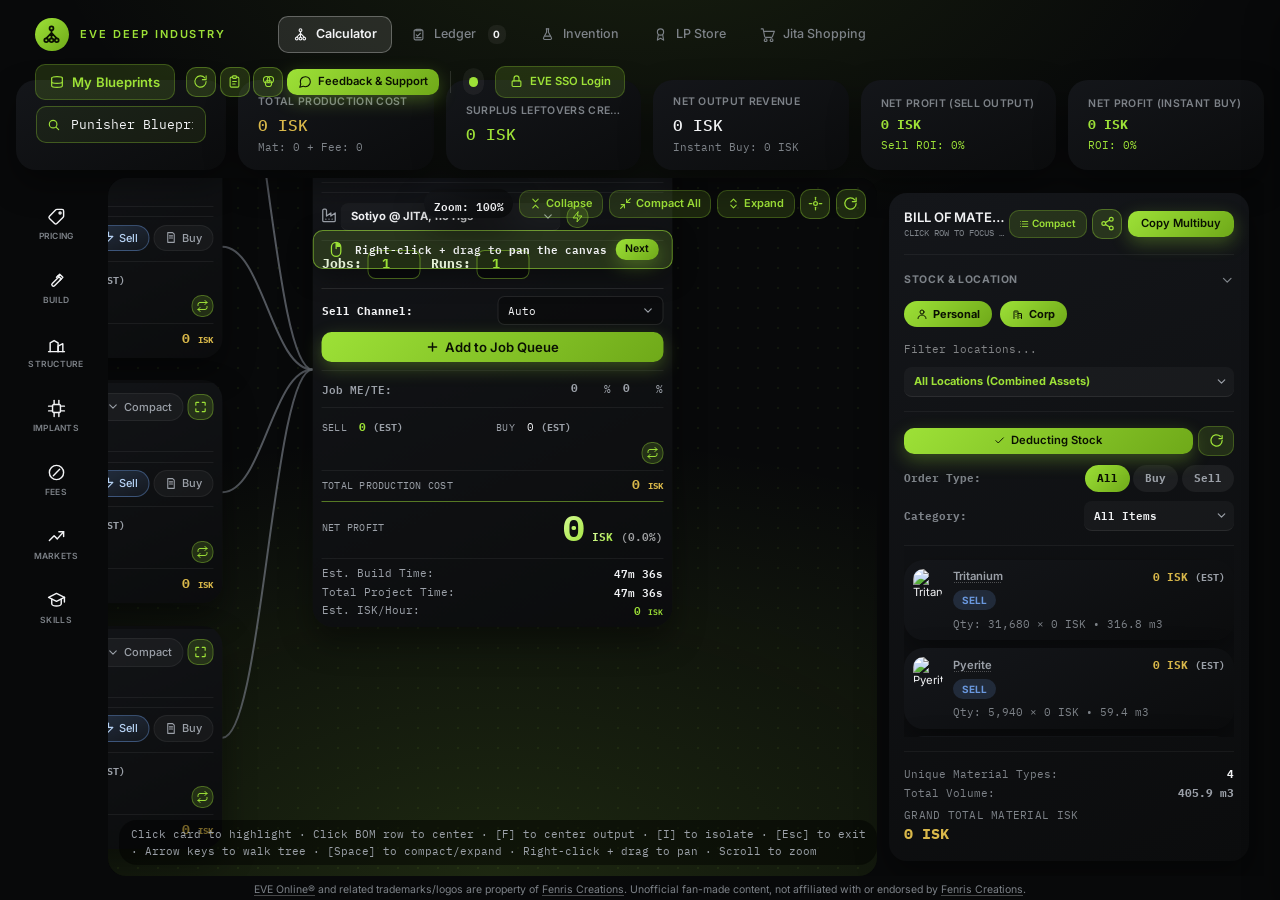
==== index.html @ 5f52c708 "Add files via upload" ====
<!DOCTYPE html>
<html lang="en" class="dark">
<head>
<meta charset="UTF-8">
<meta name="viewport" content="width=device-width, initial-scale=1.0">
<!-- Phones get the phone layout (mobile.html), keeping ?code=&state= from an EVE login, unless they picked
     "Use the desktop site" there; then a bar at the top of the page leads back. Shared ?build= links stay here. -->
<script>(function(){try{var s='calc',p=new URLSearchParams(location.search);if(Math.min(screen.width,screen.height)>=600||p.has('build'))return;if(localStorage.getItem('eve_prefer_desktop')!=='1'){location.replace('mobile.html'+location.search+'#'+s);return;}document.addEventListener('DOMContentLoaded',function(){var a=document.createElement('a');a.href='mobile.html#'+s;a.innerHTML='<svg viewBox="0 0 24 24" width="18" height="18" fill="none" stroke="currentColor" stroke-width="2" stroke-linecap="round" stroke-linejoin="round" aria-hidden="true"><rect x="7" y="2.5" width="10" height="19" rx="2"/><line x1="11" y1="18" x2="13" y2="18"/></svg>Switch to the phone layout';a.onclick=function(){try{localStorage.removeItem('eve_prefer_desktop');}catch(e){}};a.setAttribute('style','position:relative;z-index:60;display:flex;align-items:center;gap:10px;padding:14px 16px;background:#14161a;color:#e8eaed;border-bottom:1px solid rgba(255,255,255,0.16);font:600 16px/1.2 Inter,system-ui,sans-serif;text-decoration:none;');document.body.insertBefore(a,document.body.firstChild);});}catch(e){}})();</script>
<!-- Force browser to revalidate this HTML file on every load -->
<meta http-equiv="Cache-Control" content="no-cache, no-store, must-revalidate">
<meta http-equiv="Pragma" content="no-cache">
<meta http-equiv="Expires" content="0">
<title>Eve Deep Industry — Calculator</title>
<link rel="icon" type="image/svg+xml" href="data:image/svg+xml,%3Csvg xmlns='http://www.w3.org/2000/svg' viewBox='0 0 24 24' fill='none' stroke='%23d3915a' stroke-width='2.4' stroke-linecap='round' stroke-linejoin='round'%3E%3Ccircle cx='12' cy='5' r='2.6'/%3E%3Ccircle cx='6' cy='18.5' r='2.6'/%3E%3Ccircle cx='12' cy='18.5' r='2.6'/%3E%3Ccircle cx='18' cy='18.5' r='2.6'/%3E%3Cpath d='M12 7.6v2.6M12 10.2L6 15.9M12 10.2v5.7M12 10.2l6 5.7'/%3E%3C/svg%3E">
<link class="cache-bust" rel="stylesheet" href="css/tailwind-build.css?v=1.0.17">
<link class="cache-bust" rel="stylesheet" href="css/styles.css?v=27.96.0">
<script>(function(){try{var t=localStorage.getItem('eve_color_theme');if(t&&t!=='lime')document.documentElement.setAttribute('data-theme',t);}catch(e){}})();</script>
<!-- GoatCounter - privacy-friendly page-view analytics, no cookies/consent banner needed -->
<script data-goatcounter="https://sublimerage.goatcounter.com/count" async src="//gc.zgo.at/count.js"></script>
</head>
<body class="page-calc flex flex-col min-h-screen text-slate-200">

  <!-- Header: branding + site title + global search + primary account/nav actions -->
  <header class="px-5 flex flex-wrap justify-between items-center gap-3 z-30">
    <!-- Logo+title+nav-tabs are glued into one left-anchored group on all three pages, so the tabs
         always land at the same X position - previously nav-tabs sat inside the RIGHT-hand cluster,
         so its position drifted with whatever else was on that side (login button vs pilot badge,
         page-specific utility buttons), which is what made it feel inconsistent page to page. -->
    <div class="flex items-center gap-3 flex-shrink-0">
      <div class="flex items-center space-x-3 flex-shrink-0 header-brand">
        <div class="w-9 h-9 rounded-xl bg-orange-500 flex items-center justify-center flex-shrink-0" style="color:#0a1002;" title="Eve Deep Industry">
          <svg viewBox="0 0 24 24" fill="none" stroke="currentColor" stroke-width="2" stroke-linecap="round" stroke-linejoin="round" style="width:21px;height:21px;">
            <circle cx="12" cy="5" r="2.2"/>
            <circle cx="6" cy="18.5" r="2.2"/>
            <circle cx="12" cy="18.5" r="2.2"/>
            <circle cx="18" cy="18.5" r="2.2"/>
            <path d="M12 7.2v3M12 10.2L6 16.3M12 10.2v6.1M12 10.2l6 6.1"/>
          </svg>
        </div>
        <h1 class="rajdhani font-bold uppercase leading-none hidden lg:block" style="font-size:11px; letter-spacing:0.18em; color:var(--accent);">Eve Deep Industry</h1>
      </div>

      <nav class="primary-tabs">
        <div class="nav-tab nav-tab-active"><svg viewBox="0 0 24 24" stroke-linecap="round" stroke-linejoin="round"><circle cx="12" cy="5" r="2.2"/><circle cx="6" cy="18.5" r="2.2"/><circle cx="12" cy="18.5" r="2.2"/><circle cx="18" cy="18.5" r="2.2"/><path d="M12 7.2v3M12 10.2L6 16.3M12 10.2v6.1M12 10.2l6 6.1"/></svg>Calculator</div>
        <a href="ledger.html" class="nav-tab"><svg viewBox="0 0 24 24" stroke-linecap="round" stroke-linejoin="round"><rect x="5" y="4.5" width="14" height="16" rx="2"/><path d="M9 3.5h6a1 1 0 011 1V6H8V4.5a1 1 0 011-1z"/><path d="M8.5 12.5l2 2 4.5-4.5"/><line x1="8" y1="17" x2="16" y2="17"/></svg>Ledger <span id="header-journal-count" class="rounded bg-orange-950 text-orange-200 text-[10px] px-1.5 py-0.5 font-bold ml-1">0</span></a>
        <a href="invention.html" class="nav-tab"><svg viewBox="0 0 24 24" stroke-linecap="round" stroke-linejoin="round"><path d="M10 3h4"/><path d="M10.5 3v5.3L5.9 16.8A2 2 0 007.6 20h8.8a2 2 0 001.7-3.2L13.5 8.3V3"/><path d="M8.2 14.5h7.6"/></svg>Invention</a>
        <a href="lpstore.html" class="nav-tab"><svg viewBox="0 0 24 24" stroke-linecap="round" stroke-linejoin="round"><circle cx="12" cy="8" r="5"/><path d="M8.5 12.5L7 21l5-3 5 3-1.5-8.5"/></svg>LP Store</a>
        <a href="shoppinglist.html" class="nav-tab"><svg viewBox="0 0 24 24" stroke-linecap="round" stroke-linejoin="round"><circle cx="9" cy="21" r="2.2"/><circle cx="18.5" cy="21" r="2.2"/><path d="M2 3h3l2.4 12.2a1.8 1.8 0 0 0 1.77 1.45h9a1.8 1.8 0 0 0 1.77-1.45L23 7H6"/></svg>Jita Shopping</a>
      </nav>
    </div>

    <div class="flex items-center gap-3 mono flex-wrap flex-shrink-0">

      <!-- .btn-glass-muted, not the plain solid-fill .btn-glass - now that the search box owns the
           header's one "primary/loud" accent treatment, a second glowing button right next to it
           read as two things competing for attention. Matches the EVE SSO Login button's own
           secondary treatment at the other end of this row. -->
      <button onclick="openBlueprintBrowser()" class="btn-glass btn-glass-muted px-3.5 py-2 text-sm flex items-center gap-2" title="Browse your owned blueprints (BPOs/BPCs) and load one straight into the calculator with its real ME/TE">
        <svg viewBox="0 0 24 24" fill="none" stroke-width="1.8" stroke-linecap="round" stroke-linejoin="round" style="width:16px;height:16px;"><path d="M4 6c0-1.1 3.6-2 8-2s8 .9 8 2"/><path d="M4 6v12c0 1.1 3.6 2 8 2s8-.9 8-2V6"/><path d="M4 12c0 1.1 3.6 2 8 2s8-.9 8-2"/></svg>
        <span class="hidden sm:inline">My Blueprints</span>
      </button>

      <!-- Secondary utilities: icon-only, quieter than the destinations above. -->
      <div class="flex items-center gap-1">
        <button onclick="refreshLiveAssets()" class="icon-btn" title="Fetch latest live character and corp assets from EVE Online">
          <svg viewBox="0 0 24 24" fill="none" stroke-width="1.7" stroke-linecap="round" stroke-linejoin="round"><path d="M21 12a9 9 0 11-2.2-5.9"/><polyline points="21,3 21,9 15,9"/></svg>
        </button>
        <button onclick="openPasteModal()" class="icon-btn" title="Paste in-game inventory text to import stock">
          <svg viewBox="0 0 24 24" fill="none" stroke-width="1.7" stroke-linecap="round" stroke-linejoin="round"><path d="M9 5H7a2 2 0 00-2 2v12a2 2 0 002 2h10a2 2 0 002-2V7a2 2 0 00-2-2h-2"/><rect x="9" y="3" width="6" height="4" rx="1"/><line x1="9" y1="12" x2="15" y2="12"/><line x1="9" y1="16" x2="13" y2="16"/></svg>
        </button>
        <div class="theme-menu-wrap">
          <button id="theme-menu-btn" onclick="toggleThemeMenu(event)" class="icon-btn" title="Change color theme">
            <svg viewBox="0 0 24 24" fill="none" stroke-width="1.7" stroke-linecap="round" stroke-linejoin="round"><circle cx="9" cy="9" r="5"/><circle cx="15" cy="9" r="5"/><circle cx="12" cy="15" r="5"/></svg>
          </button>
          <div id="theme-menu" class="theme-menu hidden"></div>
        </div>

        <!-- Community & Support - same toggle-panel pattern as the theme menu above
             (js/config.js toggleCommunityMenu). The character/corp name is also wrapped in a
             showinfo: link (EVE's real chat-link scheme - confirmed via live forum examples:
             character is type 1377, corporation is type 2) in case the visitor's OS has the EVE
             client registered as that protocol's handler; not confirmed reliable from a plain
             browser, which is why the Copy button next to it - not this - is the one guaranteed
             action. -->
        <div class="theme-menu-wrap">
          <button id="community-menu-btn" onclick="toggleCommunityMenu(event)" class="btn-glass community-btn-pulse px-3 py-1.5 text-xs flex items-center gap-1.5" title="Feedback, bug reports, Discord &amp; ISK donations">
            <svg viewBox="0 0 24 24" fill="none" stroke-width="1.8" stroke-linecap="round" stroke-linejoin="round" style="width:14px;height:14px;"><path d="M21 11.5a8.38 8.38 0 01-.9 3.8 8.5 8.5 0 01-7.6 4.7 8.38 8.38 0 01-3.8-.9L3 21l1.9-5.7a8.38 8.38 0 01-.9-3.8 8.5 8.5 0 014.7-7.6 8.38 8.38 0 013.8-.9h.5a8.48 8.48 0 018 8v.5z"/></svg>
            <span class="hidden sm:inline">Feedback &amp; Support</span>
          </button>
          <div id="community-menu" class="community-menu hidden">
            <div class="community-menu-title">Community &amp; Feedback</div>
            <div class="community-menu-note">Bug reports, feature requests, or just want to chat about the tool? The Discord is the best place to reach us.</div>
            <a href="https://discord.gg/vzjErSDEBS" target="_blank" rel="noopener noreferrer" class="btn-glass w-full py-1.5 text-xs flex items-center justify-center gap-1.5">
              <svg viewBox="0 0 24 24" fill="none" stroke-width="1.8" stroke-linecap="round" stroke-linejoin="round" style="width:14px;height:14px;"><path d="M21 11.5a8.38 8.38 0 01-.9 3.8 8.5 8.5 0 01-7.6 4.7 8.38 8.38 0 01-3.8-.9L3 21l1.9-5.7a8.38 8.38 0 01-.9-3.8 8.5 8.5 0 014.7-7.6 8.38 8.38 0 013.8-.9h.5a8.48 8.48 0 018 8v.5z"/></svg>
              Join the Discord
            </a>
            <div class="community-menu-title">Support &amp; Feedback In-Game</div>
            <div class="community-menu-note">Send EVE mail feedback to the character below. ISK donations are also welcome, to either the character or the corp:</div>
            <div class="community-menu-row">
              <span class="community-menu-row-label">Character</span>
              <span class="flex items-center gap-1.5">
                <span class="copy-name" data-copy-name="Sublime Rage" onclick="copyNameToClipboard(event)" title="Click to copy">Sublime Rage</span>
                <a href="showinfo:1377//90416002" onclick="event.stopPropagation();" title="Try opening this character in the EVE client (not guaranteed to work from a browser)" style="color:var(--text-mute); display:inline-flex;">
                  <svg viewBox="0 0 24 24" fill="none" stroke="currentColor" stroke-width="2" stroke-linecap="round" stroke-linejoin="round" style="width:11px;height:11px;"><path d="M18 13v6a2 2 0 01-2 2H5a2 2 0 01-2-2V8a2 2 0 012-2h6"/><polyline points="15 3 21 3 21 9"/><line x1="10" y1="14" x2="21" y2="3"/></svg>
                </a>
              </span>
            </div>
            <div class="community-menu-row">
              <span class="community-menu-row-label">Corporation</span>
              <span class="flex items-center gap-1.5">
                <span class="copy-name" data-copy-name="Sublimor Mortis" onclick="copyNameToClipboard(event)" title="Click to copy">Sublimor Mortis</span>
                <a href="showinfo:2//98809098" onclick="event.stopPropagation();" title="Try opening this corporation in the EVE client (not guaranteed to work from a browser)" style="color:var(--text-mute); display:inline-flex;">
                  <svg viewBox="0 0 24 24" fill="none" stroke="currentColor" stroke-width="2" stroke-linecap="round" stroke-linejoin="round" style="width:11px;height:11px;"><path d="M18 13v6a2 2 0 01-2 2H5a2 2 0 01-2-2V8a2 2 0 012-2h6"/><polyline points="15 3 21 3 21 9"/><line x1="10" y1="14" x2="21" y2="3"/></svg>
                </a>
              </span>
            </div>
          </div>
        </div>
      </div>

      <div class="w-px h-6 bg-[#3a4a4c] hidden md:block"></div>

      <!-- Just the dot at rest (a small, low-effort "system is fine" indicator, not something worth
           permanently spending header width on) - the full status text is still there for whenever
           it's actually useful, revealed by hovering rather than shown at all times. No JS changes
           needed: every existing call site still just sets #status-text's textContent/#status-dot's
           className exactly as before, purely a CSS-driven reveal. -->
      <div id="status-badge" class="status-badge-compact flex items-center text-xs rounded-full" title="Hover to see data load status">
        <span id="status-dot" class="w-2 h-2 rounded-full bg-orange-400 flex-shrink-0"></span>
        <span id="status-text" class="status-badge-text text-slate-300 font-medium">INITIALIZING INDEX...</span>
      </div>

      <!-- Pilot identity / login is always the last element in the header, on every page, so it
           sits in the same rightmost spot no matter which page you're on. -->
      <div id="esi-login-container">
        <button onclick="startEsiSSOLogin()" class="btn-glass btn-glass-muted px-3.5 py-2 text-xs flex items-center gap-1.5" title="Login with EVE Online to import your character assets">
          <svg viewBox="0 0 24 24" fill="none" stroke-width="1.8" stroke-linecap="round" stroke-linejoin="round" style="width:15px;height:15px;"><rect x="5" y="11" width="14" height="9" rx="1.5"/><path d="M8 11V7a4 4 0 018 0v4"/></svg>
          <span class="hidden sm:inline">EVE SSO Login</span>
        </button>
      </div>
    </div>
  </header>

  <!-- Dashboard Summary Bar: a single-row ticker strip instead of a grid of boxed cards. The search
       card leads the row (not tucked in the header, which had no consistent width/position across
       pages) - it's a plain .stat cell like the other 5, just holding the search box instead of a
       number, so adding it here narrows the other 5 automatically (all 6 still share the row via
       the same flex:1 .stat rule, no separate sizing logic needed). -->
  <section class="stat-strip relative z-10">
    <div class="stat" style="min-width:210px;">
      <!-- No separate label above this one (every other stat card has one) - the placeholder text
           inside the box already says what it's for, and with nothing else in this card, .stat's own
           justify-content:center centers the search box itself in the card instead of being pushed
           down by a label sitting above it. -->
      <div class="header-search-wrap">
        <svg class="header-search-icon" viewBox="0 0 24 24" fill="none" stroke="currentColor" stroke-width="2" stroke-linecap="round" stroke-linejoin="round" style="width:14px;height:14px;"><circle cx="10.5" cy="10.5" r="6.5"/><line x1="20" y1="20" x2="15.5" y2="15.5"/></svg>
        <input type="text" id="item-search" autocomplete="off" placeholder="Search Item to Build" class="header-search-input">
        <div id="search-results" class="fixed bg-black/25 border border-orange-500 max-h-60 overflow-y-auto hidden z-50 shadow-2xl"></div>
      </div>
    </div>

    <div class="stat">
      <div class="stat-label">Total production cost</div>
      <div id="summary-build-cost" class="stat-value mono" style="color:var(--cost);">0 ISK</div>
      <div id="summary-runs-subtext" class="stat-sub mono">Mat: 0 + Fee: 0</div>
    </div>

    <div class="stat">
      <div class="stat-label">Surplus leftovers credit</div>
      <div id="summary-surplus-credit" class="stat-value mono" style="color:var(--accent);">0 ISK</div>
    </div>

    <div class="stat">
      <div class="stat-label">Net output revenue</div>
      <div id="summary-output-sell" class="stat-value mono">0 ISK</div>
      <div id="summary-output-buy" class="stat-sub mono">Instant Buy: 0 ISK</div>
    </div>

    <div class="stat">
      <div id="summary-profit-sell-label" class="stat-label">Net profit (sell output)</div>
      <div id="summary-profit-sell" class="stat-value mono" style="color:var(--green);">0 ISK</div>
      <div id="summary-roi-sell" class="stat-sub mono" style="color:var(--green);">ROI: 0%</div>
    </div>

    <div class="stat">
      <div class="stat-label">Net profit (instant buy)</div>
      <div id="summary-profit-buy" class="stat-value mono" style="color:var(--green);">0 ISK</div>
      <div id="summary-roi-buy" class="stat-sub mono" style="color:var(--green);">ROI: 0%</div>
    </div>
  </section>

  <!-- Main Split Layout: Control Sidebar | Diagram Viewport | Bill of Materials -->
  <div class="content-row flex-1 flex overflow-hidden relative">

    <!-- Control Sidebar: a single inspector panel with one icon-rail "tab" per topic (Pricing,
         Build, Structure, Fees, Markets), instead of the old model where every icon opened its own
         independent floating popover that could stack in any combination - only one topic is ever
         shown at once now, in one consistently-styled panel with a real header, so the sidebar
         reads as one coherent tool instead of a pile of loosely related boxes. -->
    <aside id="control-sidebar" class="icon-rail">
      <div id="icon-btn-pricing" class="icon-rail-btn" onclick="openFlyoutSection('pricing')">
        <svg viewBox="0 0 24 24" fill="none" stroke-width="1.8" stroke-linecap="round" stroke-linejoin="round"><path d="M12.5 3H19a2 2 0 012 2v6.5a2 2 0 01-.6 1.4l-8 8a2 2 0 01-2.8 0l-6.5-6.5a2 2 0 010-2.8l8-8a2 2 0 011.4-.6z"/><circle cx="16.5" cy="7.5" r="1.3"/></svg><span class="icon-label">Pricing</span>
      </div>
      <div id="icon-btn-build" class="icon-rail-btn" onclick="openFlyoutSection('build')">
        <svg viewBox="0 0 24 24" fill="none" stroke-width="1.8" stroke-linecap="round" stroke-linejoin="round"><path d="M14 6l4 4-8.5 8.5a2 2 0 01-2.8 0v0a2 2 0 010-2.8L15.2 7.2"/><path d="M12 8l4-4 4 4-4 4"/></svg><span class="icon-label">Build</span>
      </div>
      <div id="icon-btn-structure" class="icon-rail-btn" onclick="openFlyoutSection('structure')">
        <svg viewBox="0 0 24 24" fill="none" stroke-width="1.8" stroke-linecap="round" stroke-linejoin="round"><path d="M4 21V10l5-3 5 3v11"/><path d="M14 21v-7l6-3v10"/><line x1="2" y1="21" x2="22" y2="21"/></svg><span class="icon-label">Structure</span>
      </div>
      <div id="icon-btn-implants" class="icon-rail-btn" onclick="openFlyoutSection('implants')">
        <svg viewBox="0 0 24 24" fill="none" stroke-width="1.8" stroke-linecap="round" stroke-linejoin="round"><rect x="7" y="7" width="10" height="10" rx="1.5"/><line x1="9" y1="2" x2="9" y2="7"/><line x1="15" y1="2" x2="15" y2="7"/><line x1="9" y1="17" x2="9" y2="22"/><line x1="15" y1="17" x2="15" y2="22"/><line x1="2" y1="9" x2="7" y2="9"/><line x1="2" y1="15" x2="7" y2="15"/><line x1="17" y1="9" x2="22" y2="9"/><line x1="17" y1="15" x2="22" y2="15"/></svg><span class="icon-label">Implants</span>
      </div>
      <div id="icon-btn-fees" class="icon-rail-btn" onclick="openFlyoutSection('fees')">
        <svg viewBox="0 0 24 24" fill="none" stroke-width="1.8" stroke-linecap="round" stroke-linejoin="round"><circle cx="12" cy="12" r="9"/><line x1="8" y1="16" x2="16" y2="8"/></svg><span class="icon-label">Fees</span>
      </div>
      <div id="icon-btn-markets" class="icon-rail-btn" onclick="openFlyoutSection('markets')">
        <svg viewBox="0 0 24 24" fill="none" stroke-width="1.8" stroke-linecap="round" stroke-linejoin="round"><polyline points="3,17 9,11 13,15 21,6"/><polyline points="15,6 21,6 21,12"/></svg><span class="icon-label">Markets</span>
      </div>
      <!-- Missing-skills check (js/app.js computeMissingSkills/updateMissingSkillsUI) - the dot is
           hidden by default and only shown once a real skill sheet says something's actually
           missing, never removed from the DOM so there's nothing to re-create on every recalculate. -->
      <div id="icon-btn-skills" class="icon-rail-btn" onclick="openFlyoutSection('skills')">
        <svg viewBox="0 0 24 24" fill="none" stroke-width="1.8" stroke-linecap="round" stroke-linejoin="round"><path d="M12 3L2 8l10 5 10-5-10-5z"/><path d="M6 10.5V16c0 1.5 2.7 3 6 3s6-1.5 6-3v-5.5"/><line x1="22" y1="8" x2="22" y2="14"/></svg><span class="icon-label">Skills</span>
        <span id="skills-tab-dot" class="icon-rail-dot hidden"></span>
      </div>

      <div id="control-flyout" class="flyout-panel">
        <div class="flyout-panel-header">
          <span id="flyout-panel-title" class="flyout-panel-title">Pricing</span>
          <div class="flyout-panel-close" onclick="closeFlyoutPanel()" title="Close">
            <svg viewBox="0 0 24 24" fill="none" stroke-width="2" stroke-linecap="round" stroke-linejoin="round"><line x1="18" y1="6" x2="6" y2="18"/><line x1="6" y1="6" x2="18" y2="18"/></svg>
          </div>
        </div>
        <div class="flyout-panel-body">

          <!-- Pricing (search lives in the header now, reachable from any page state) -->
          <div id="flyout-pricing" class="flyout-section">
            <div class="fo-card">
              <div class="fo-card-title">Pricing Basis</div>
              <div class="fo-row">
                <span class="fo-row-label">Material cost</span>
                <select id="input-price-mode" onchange="recalculate()" class="field-line fo-row-select" title="Whether component material prices use the instant sell price or the (cheaper, slower) buy-order price.">
                  <option value="sell" selected>Sell (Instant)</option>
                  <option value="buy">Buy Order</option>
                </select>
              </div>
              <div class="fo-row">
                <span class="fo-row-label">Reactions</span>
                <select id="include-reactions" onchange="if(currentProduct) selectItem(currentProduct.id, currentProduct.name, true)" class="field-line fo-row-select" title="Expand reaction inputs into the build tree, or treat reaction products as things you buy.">
                  <option value="true" selected>Reactions ON</option>
                  <option value="false">Reactions OFF</option>
                </select>
              </div>
            </div>
          </div>

          <!-- Build Actions + Smart Optimizers -->
          <div id="flyout-build" class="flyout-section">
            <div class="fo-card">
              <div class="fo-card-title">Bulk Actions</div>
              <div class="fo-btn-row">
                <button id="build-all-btn" onclick="buildAllComponents()" class="btn-glass py-2 px-3 text-xs">Build All</button>
                <button onclick="buyAllSubComponents()" class="btn-glass btn-glass-muted py-2 px-3 text-xs">Buy All</button>
              </div>
              <div class="fo-card-note">Or step through it gradually, one tier at a time, instead of jumping straight to everything:</div>
              <div class="fo-btn-row">
                <button onclick="buildOneLayerDeeper()" class="btn-glass py-2 px-3 text-xs flex items-center justify-center gap-1" title="Sets every component one tier below whatever's already Build to Build too - click again to go another layer deeper.">
                  <svg viewBox="0 0 24 24" fill="none" stroke="currentColor" stroke-width="2" stroke-linecap="round" stroke-linejoin="round" style="width:13px;height:13px;flex-shrink:0;"><polyline points="12,5 12,19"/><polyline points="5,12 12,19 19,12"/><line x1="4" y1="21" x2="20" y2="21"/></svg>
                  +1 Layer
                </button>
                <button onclick="buildOneLayerShallower()" class="btn-glass btn-glass-muted py-2 px-3 text-xs flex items-center justify-center gap-1" title="Switches the deepest tier you're currently building back to Buy - the reverse of +1 Layer, one step at a time.">
                  <svg viewBox="0 0 24 24" fill="none" stroke="currentColor" stroke-width="2" stroke-linecap="round" stroke-linejoin="round" style="width:13px;height:13px;flex-shrink:0;"><polyline points="12,19 12,5"/><polyline points="5,12 12,5 19,12"/><line x1="4" y1="3" x2="20" y2="3"/></svg>
                  -1 Layer
                </button>
              </div>
            </div>

            <div class="fo-card">
              <div class="fo-card-title">Bulk ME/TE</div>
              <div class="fo-card-note">Sets every built component (not the item itself) to this ME/TE at once, and keeps applying it to anything you switch to Build afterward too.</div>
              <div class="fo-row">
                <span class="fo-row-label">Target</span>
                <div class="fo-row-ctl">
                  <input type="text" inputmode="decimal" id="bulk-me-target" value="10" oninput="sanitizeDecimalInput(event)" class="fo-num" style="width:34px;" title="Material Efficiency %">
                  <span class="fo-num-suffix">ME</span>
                  <input type="text" inputmode="decimal" id="bulk-te-target" value="20" oninput="sanitizeDecimalInput(event)" class="fo-num" style="width:34px;" title="Time Efficiency %">
                  <span class="fo-num-suffix">TE</span>
                </div>
              </div>
              <div class="fo-btn-row">
                <button onclick="applyBulkMETargetMax()" class="btn-glass py-2 px-3 text-xs">Max (10/20)</button>
                <button onclick="applyBulkMETarget(document.getElementById('bulk-me-target').value, document.getElementById('bulk-te-target').value)" class="btn-glass btn-glass-muted py-2 px-3 text-xs">Apply</button>
              </div>
              <div id="bulk-me-status" class="hidden" style="margin-top:8px;">
                <div id="bulk-me-status-text" class="fo-card-note" style="margin-top:0; margin-bottom:6px;"></div>
                <div class="fo-btn-row">
                  <button id="bulk-me-stop-btn" onclick="clearBulkMETarget()" class="btn-glass btn-glass-muted py-1.5 text-[11px] mono" title="Stop auto-applying to newly built components. Values already set are left as they are.">Stop Auto-Apply</button>
                  <button onclick="resetBulkMETarget()" class="btn-glass btn-glass-muted py-1.5 text-[11px] mono" title="Restore every component's ME/TE to exactly what it was before Bulk ME/TE was first used">Reset All</button>
                </div>
              </div>
            </div>

            <div class="fo-card">
              <div class="fo-card-title">Auto-Build by Margin</div>
              <div class="fo-card-note">Switch every component whose own build margin beats this to Build.</div>
              <div class="fo-row">
                <span class="fo-row-label">Min profit</span>
                <div class="fo-row-ctl">
                  <input type="text" inputmode="decimal" id="build-profit-threshold" value="5.0" oninput="sanitizeDecimalInput(event)" class="fo-num">
                  <span class="fo-num-suffix">%</span>
                  <button onclick="applyBuildProfitOptimizer()" class="fo-mini-btn">Optimize</button>
                </div>
              </div>
            </div>

            <div class="fo-card">
              <div class="fo-card-title">Smart Optimizers</div>
              <div class="fo-row" title="Switch a component to Buy when its cheapest tracked market beats building it by at least this margin.">
                <span class="fo-row-label">Market spread</span>
                <div class="fo-row-ctl">
                  <input type="text" inputmode="decimal" id="buy-savings-threshold" value="5.0" oninput="sanitizeDecimalInput(event)" class="fo-num">
                  <span class="fo-num-suffix">%</span>
                  <button onclick="applyComponentSpreadOptimizer()" class="fo-mini-btn">Optimize</button>
                </div>
              </div>
              <div class="fo-row" title="Only act on a Buy switch when it moves the total build cost by at least this much.">
                <span class="fo-row-label">Budget impact</span>
                <div class="fo-row-ctl">
                  <input type="text" inputmode="decimal" id="total-cost-savings-threshold" value="1.0" oninput="sanitizeDecimalInput(event)" class="fo-num">
                  <span class="fo-num-suffix">%</span>
                  <button onclick="applyBudgetImpactOptimizer()" class="fo-mini-btn">Optimize</button>
                </div>
              </div>
              <button onclick="resetSmartBuyModes()" class="btn-glass btn-glass-muted w-full py-1.5 text-[11px] mono" title="Reset every component back to its default buy/build mode">Reset Buy Modes</button>
            </div>
          </div>

          <!-- System & Structure -->
          <div id="flyout-structure" class="flyout-section">
            <div class="fo-card">
              <div class="fo-card-title">System</div>
              <div class="relative">
                <input type="text" id="system-search" value="JITA" autocomplete="off" placeholder="Search a solar system…"
                  class="fo-input w-full mono uppercase" style="font-size:12px;font-weight:700;">
                <div id="system-results" class="fixed border max-h-52 overflow-y-auto hidden z-50 shadow-2xl"></div>
              </div>

              <!-- System dossier: security band, region, and the industry cost indices that actually
                   drive job installation fees. Populated by fetchSystemSCIById() in js/esi.js. -->
              <div id="system-readout" class="sys-readout">
                <div class="sys-readout-head">
                  <span id="sysinfo-name" class="sys-readout-name">JITA</span>
                  <span id="sysinfo-sec" class="sys-sec-pill">—</span>
                </div>
                <div id="sysinfo-region" class="sys-readout-region">Resolving region…</div>
                <div class="sys-ci-primary" title="Manufacturing system cost index - the system-driven component of every manufacturing job's installation fee. Rises the more industry runs in this system.">
                  <span class="sys-ci-label">Manufacturing Index</span>
                  <span id="sysinfo-sci-mfg" class="sys-ci-value">—</span>
                </div>
                <div class="sys-ci-secondary">
                  <div class="sys-ci-sub" title="Reaction system cost index.">
                    <span class="sys-ci-label">Reaction</span>
                    <span id="sysinfo-sci-react" class="sys-ci-value">—</span>
                  </div>
                  <div class="sys-ci-sub" title="Invention system cost index.">
                    <span class="sys-ci-label">Invention</span>
                    <span id="sysinfo-sci-inv" class="sys-ci-value">—</span>
                  </div>
                </div>
                <div class="sys-readout-foot">
                  <span id="sysinfo-eiv" class="sys-eiv is-loading" title="Estimated Item Value (ESI adjusted prices) feeds the job installation fee. If this is offline, job fees fall back to zero and profit is overstated.">
                    <span class="sys-eiv-dot"></span><span id="sysinfo-eiv-text">EIV loading</span>
                  </span>
                  <span id="sysinfo-rigmult" class="sys-rigmult" title="Structure rig bonuses are multiplied by this factor based on the system's security: x1.0 highsec, x1.9 lowsec, x2.1 null/wormhole.">Rig ×1.0</span>
                </div>
              </div>
            </div>

            <div class="fo-card">
              <div class="fo-card-title">Structure</div>
              <select id="facility-select" onchange="onStructureTypeChange(); saveTaxSettings(); recalculate();" class="field-line w-full text-white font-semibold text-xs" title="A structure is one thing at a time - this single selection drives ME, TE, AND job-fee bonuses together.">
                <option value="npc">NPC Station</option>
                <option value="raitaru">Raitaru — M Engineering Complex</option>
                <option value="azbel">Azbel — L Engineering Complex</option>
                <option value="sotiyo" selected>Sotiyo — XL Engineering Complex</option>
                <option value="athanor">Athanor — M Refinery</option>
                <option value="tatara">Tatara — L Refinery</option>
              </select>
              <div id="structure-bonuses" class="struct-bonus-row"></div>
              <div class="fo-row" title="Facility Structure Tax % - set by whoever owns the structure, so it varies station to station independent of the structure's tier. Lives here (not in Taxes & Fees) so it saves and loads together with the rest of this production preset.">
                <span class="fo-row-label">Job tax</span>
                <div class="fo-row-ctl">
                  <input type="text" inputmode="decimal" id="facility-tax" value="1.0" oninput="sanitizeDecimalInput(event); saveTaxSettings(); recalculate();" class="fo-num">
                  <span class="fo-num-suffix">%</span>
                </div>
              </div>
            </div>

            <div class="fo-card" title="Search and select the actual rigs fitted in your structure (Engineering Complexes and Refineries both have 3 rig slots). Search only shows rigs sized to fit whatever structure is selected above. Rigs only affect the specific item category and ship size they're built for. Bonus strength scales with your system's security status automatically. Hover a filled slot to see exactly what it's giving.">
              <div class="fo-card-title">Rig Slots</div>
              <div class="rig-slot-list">
                <div class="rig-slot" data-slot="1">
                  <span class="rig-slot-num">1</span>
                  <div class="rig-slot-main">
                    <input type="text" id="rig-slot-1-input" placeholder="Search to fit a rig…" autocomplete="off"
                      oninput="searchRigSlot(1, this.value)" onfocus="searchRigSlot(1, this.value)" onblur="setTimeout(() => { const el = document.getElementById('rig-slot-1-results'); if (el) el.classList.add('hidden'); }, 200)"
                      class="rig-slot-input">
                    <div id="rig-slot-1-results" class="absolute top-full left-0 right-0 border max-h-48 overflow-y-auto hidden shadow-2xl text-[10px]"></div>
                  </div>
                  <button type="button" class="rig-slot-clear" onclick="selectRigForSlot(1, 0, '')" title="Clear rig slot 1" aria-label="Clear rig slot 1">
                    <svg viewBox="0 0 24 24" fill="none" stroke="currentColor" stroke-width="2.4" stroke-linecap="round" style="width:11px;height:11px;"><line x1="5" y1="5" x2="19" y2="19"/><line x1="19" y1="5" x2="5" y2="19"/></svg>
                  </button>
                </div>
                <div class="rig-slot" data-slot="2">
                  <span class="rig-slot-num">2</span>
                  <div class="rig-slot-main">
                    <input type="text" id="rig-slot-2-input" placeholder="Search to fit a rig…" autocomplete="off"
                      oninput="searchRigSlot(2, this.value)" onfocus="searchRigSlot(2, this.value)" onblur="setTimeout(() => { const el = document.getElementById('rig-slot-2-results'); if (el) el.classList.add('hidden'); }, 200)"
                      class="rig-slot-input">
                    <div id="rig-slot-2-results" class="absolute top-full left-0 right-0 border max-h-48 overflow-y-auto hidden shadow-2xl text-[10px]"></div>
                  </div>
                  <button type="button" class="rig-slot-clear" onclick="selectRigForSlot(2, 0, '')" title="Clear rig slot 2" aria-label="Clear rig slot 2">
                    <svg viewBox="0 0 24 24" fill="none" stroke="currentColor" stroke-width="2.4" stroke-linecap="round" style="width:11px;height:11px;"><line x1="5" y1="5" x2="19" y2="19"/><line x1="19" y1="5" x2="5" y2="19"/></svg>
                  </button>
                </div>
                <div class="rig-slot" data-slot="3">
                  <span class="rig-slot-num">3</span>
                  <div class="rig-slot-main">
                    <input type="text" id="rig-slot-3-input" placeholder="Search to fit a rig…" autocomplete="off"
                      oninput="searchRigSlot(3, this.value)" onfocus="searchRigSlot(3, this.value)" onblur="setTimeout(() => { const el = document.getElementById('rig-slot-3-results'); if (el) el.classList.add('hidden'); }, 200)"
                      class="rig-slot-input">
                    <div id="rig-slot-3-results" class="absolute top-full left-0 right-0 border max-h-48 overflow-y-auto hidden shadow-2xl text-[10px]"></div>
                  </div>
                  <button type="button" class="rig-slot-clear" onclick="selectRigForSlot(3, 0, '')" title="Clear rig slot 3" aria-label="Clear rig slot 3">
                    <svg viewBox="0 0 24 24" fill="none" stroke="currentColor" stroke-width="2.4" stroke-linecap="round" style="width:11px;height:11px;"><line x1="5" y1="5" x2="19" y2="19"/><line x1="19" y1="5" x2="5" y2="19"/></svg>
                  </button>
                </div>
              </div>
            </div>

            <!-- Preset loader sits last: you configure system / structure / rigs above, or load a
                 saved combination here. Keeps the controls you actually adjust above the fold on
                 shorter screens. -->
            <div class="fo-card">
              <div class="fo-card-title">Production Preset</div>
              <div class="flex items-center gap-1.5">
                <select id="production-preset-select" onchange="loadProductionPreset(this.value)" class="field-line flex-1 min-w-0 font-bold text-xs">
                  <option value="">— Load a saved production station —</option>
                </select>
                <button onclick="deleteProductionPreset()" class="toggle-btn" title="Delete the currently-selected preset">
                  <svg viewBox="0 0 24 24" fill="none" stroke-width="2" stroke-linecap="round" stroke-linejoin="round" style="width:13px;height:13px;"><polyline points="3,6 5,6 21,6"/><path d="M19 6v14a2 2 0 01-2 2H7a2 2 0 01-2-2V6m3 0V4a2 2 0 012-2h4a2 2 0 012 2v2"/></svg>
                </button>
              </div>
              <button onclick="saveProductionPreset()" class="btn-glass w-full py-1.5 text-xs flex items-center justify-center gap-1.5" title="Saves your current system, structure type, rig fitting, and facility tax as a named preset you can switch back to instantly">
                <svg viewBox="0 0 24 24" fill="none" stroke-width="2" stroke-linecap="round" stroke-linejoin="round" style="width:13px;height:13px;"><path d="M19 21H5a2 2 0 01-2-2V5a2 2 0 012-2h11l5 5v11a2 2 0 01-2 2z"/><polyline points="17,21 17,13 7,13 7,21"/><polyline points="7,3 7,8 15,8"/></svg>
                Save Current as Preset
              </button>
            </div>
          </div>

          <!-- Pilot Implants - deliberately its own icon-rail tab, not folded into Structure. A
               structure/rig choice is about the STATION you build at; an implant is about the
               character in the pod, so it doesn't belong under "Structure" and isn't captured by
               Production Preset (which only snapshots system/structure/rigs/tax) any more than
               eve_char_skills is. -->
          <div id="flyout-implants" class="flyout-section">
            <div class="fo-card" title="Zainou 'Beancounter' Industry implant (slot 8) - reduces manufacturing job time only. No implant in EVE reduces invention time, so this never affects the Invention page's invention-time number, only its follow-on build time.">
              <div class="fo-card-title">Manufacturing Implant</div>
              <select id="mfg-implant-select" onchange="saveManufacturingImplantSetting(this.value); recalculate();" class="field-line w-full font-bold text-xs">
                <option value="0">None</option>
                <option value="1">Zainou 'Beancounter' Industry BX-801 (-1%)</option>
                <option value="2">Zainou 'Beancounter' Industry BX-802 (-2%)</option>
                <option value="4">Zainou 'Beancounter' Industry BX-804 (-4%)</option>
              </select>
            </div>
          </div>

          <!-- Taxes & Fees + Contract Settings -->
          <div id="flyout-fees" class="flyout-section">
            <div class="fo-card">
              <div class="fo-card-title">Market Orders</div>
              <div class="fo-row" title="Sales & Compliance Commission surcharge on manufacturing job fees.">
                <span class="fo-row-label">SCC surcharge</span>
                <div class="fo-row-ctl">
                  <input type="text" inputmode="decimal" id="scc-surcharge" value="4.0" oninput="sanitizeDecimalInput(event); saveTaxSettings(); recalculate();" class="fo-num">
                  <span class="fo-num-suffix">%</span>
                </div>
              </div>
              <div class="fo-row" title="Sales tax paid when the finished item sells on the market.">
                <span class="fo-row-label">Sales tax</span>
                <div class="fo-row-ctl">
                  <input type="text" inputmode="decimal" id="sales-tax" value="3.6" oninput="sanitizeDecimalInput(event); saveTaxSettings(); recalculate();" class="fo-num">
                  <span class="fo-num-suffix">%</span>
                </div>
              </div>
              <div class="fo-row" title="Broker fee paid when listing the finished item as a sell order.">
                <span class="fo-row-label">Broker fee</span>
                <div class="fo-row-ctl">
                  <input type="text" inputmode="decimal" id="broker-fee" value="1.0" oninput="sanitizeDecimalInput(event); saveTaxSettings(); recalculate();" class="fo-num">
                  <span class="fo-num-suffix">%</span>
                </div>
              </div>
            </div>

            <div class="fo-card">
              <div class="fo-card-title">Contracts</div>
              <div class="fo-row" title="Sales tax applied when the output is moved via contract instead of a market sell order. Reduced by the Accounting skill, same as regular market sales tax - default assumes Accounting V. Edit to match your own trained level.">
                <span class="fo-row-label">Contract sales tax</span>
                <div class="fo-row-ctl">
                  <input type="text" inputmode="decimal" id="contract-tax" value="0.5" oninput="sanitizeDecimalInput(event); saveTaxSettings(); recalculate();" class="fo-num">
                  <span class="fo-num-suffix">%</span>
                </div>
              </div>
              <div class="fo-row" title="Broker fee applied when the output is moved via contract. Reduced by the Broker Relations skill, same as a regular market broker fee - default assumes Broker Relations V. Edit to match your own trained level.">
                <span class="fo-row-label">Contract broker fee</span>
                <div class="fo-row-ctl">
                  <input type="text" inputmode="decimal" id="contract-broker" value="1.65" oninput="sanitizeDecimalInput(event); saveTaxSettings(); recalculate();" class="fo-num">
                  <span class="fo-num-suffix">%</span>
                </div>
              </div>
            </div>
          </div>

          <!-- Markets -->
          <div id="flyout-markets" class="flyout-section">
            <div class="fo-card">
              <div class="fo-card-title">Home Market</div>
              <div class="fo-card-note">Every material and output price is pulled from this station.</div>
              <div class="relative">
                <input type="text" id="home-market-input" placeholder="Search station name…" autocomplete="off"
                  oninput="searchHomeMarket(this.value)" onfocus="searchHomeMarket(this.value)"
                  onblur="setTimeout(() => { const el = document.getElementById('home-market-results'); if (el) el.classList.add('hidden'); }, 200)"
                  class="fo-input w-full mono">
                <div id="home-market-results" class="absolute top-full left-0 right-0 border max-h-52 overflow-y-auto hidden shadow-2xl text-xs"></div>
              </div>
            </div>
            <div class="fo-card">
              <div class="fo-card-title">Tracked Markets</div>
              <div class="fo-card-note">Compared side by side (price and real daily volume) whenever you use Compare Markets on a card or BOM row.</div>
              <div id="tracked-markets-list" class="space-y-1"></div>
              <div class="relative">
                <input type="text" id="add-market-input" placeholder="Add a market — search station…" autocomplete="off"
                  oninput="searchAddMarket(this.value)" onfocus="searchAddMarket(this.value)"
                  onblur="setTimeout(() => { const el = document.getElementById('add-market-results'); if (el) el.classList.add('hidden'); }, 200)"
                  class="fo-input w-full">
                <div id="add-market-results" class="absolute top-full left-0 right-0 border max-h-48 overflow-y-auto hidden shadow-2xl text-[11px]"></div>
              </div>
            </div>
          </div>

          <!-- Missing Skills - js/app.js updateMissingSkillsUI() owns #skills-flyout-body entirely
               (recomputed at the end of every recalculate(), so it tracks Build/Buy toggles and a
               skill sheet that finishes loading after the tree already rendered); this is just the
               static shell it renders into. -->
          <div id="flyout-skills" class="flyout-section">
            <div class="fo-card">
              <div class="fo-card-title">Missing Required Skills</div>
              <div class="fo-card-note">Checks every component you're currently set to Build (the main item included) against your trained skills - not just the reduced ones counted toward build time, whether you can actually build it at all.</div>
              <div id="skills-flyout-body" class="fo-card-note">Loading…</div>
            </div>
          </div>

        </div>
      </div>
    </aside>

    <!-- Interactive Diagram Viewport -->
    <main class="flex-1 relative border-t border-orange-500/20" id="viewport" onclick="clearHighlight()">
      <div id="pan-zoom-content">
        <svg id="tree-svg"></svg>
        <div id="tree-container" class="relative flex justify-center items-center space-x-24 p-24 min-w-max min-h-max">
          <!-- Diagram nodes rendered here -->
        </div>
      </div>

      <!-- Isolate-mode indicator - only visible while window.isolatedInstanceId is set
           (updateIsolateModeBanner in js/app.js). Sits top-left, mirroring the zoom controls'
           top-right position, so it's always in view regardless of how far the diagram is panned. -->
      <div id="isolate-mode-banner" class="hidden absolute top-3 left-3 z-40 flex items-center gap-2 px-3 py-1.5 glass-card mono text-xs max-w-[min(45vw,260px)]" style="border-color:rgba(var(--accent-rgb),0.5);" onclick="event.stopPropagation()">
        <svg viewBox="0 0 24 24" fill="none" stroke-width="2" stroke-linecap="round" stroke-linejoin="round" class="w-3.5 h-3.5 flex-shrink-0" style="color:var(--accent);"><circle cx="12" cy="12" r="3"/><path d="M2 12s3.5-7 10-7 10 7 10 7-3.5 7-10 7-10-7-10-7z"/></svg>
        <span class="text-slate-300 truncate min-w-0">Isolated: <span id="isolate-mode-banner-name" class="font-bold text-white"></span></span>
        <span class="text-slate-600 flex-shrink-0">·</span>
        <button onclick="exitIsolation(event)" class="font-semibold hover:underline flex-shrink-0" style="color:var(--accent);">Esc to exit</button>
      </div>

      <!-- Onboarding tips - a short, sequenced tour (js/app.js ONBOARDING_TIPS/advanceOnboardingTip):
           right-click-to-pan, then arrow-key walking, then F/I/Space. Shown once ever to a first-time
           visitor, one step at a time, each advanced ONLY by its own button - not by touching the
           canvas or pressing the real key, which was tried first for step 1 and let someone dismiss
           it by accident before actually reading it. Pulses (community-btn-pulse) and uses the
           stronger accent-tinted fill .btn-glass-muted buttons use, instead of the same quiet
           .glass-card every info panel on this page already uses, specifically so this stands out
           enough for a first-time visitor to actually notice. Top-center: clear of the isolate banner
           (top-left) and the viewport controls (top-right) at any real width. Static content below is
           step 1 - renderOnboardingTip() overwrites it on init, this is just what shows in the split
           second before JS runs. -->
      <div id="pan-tip-callout" class="absolute top-14 left-1/2 -translate-x-1/2 z-40 flex items-center gap-2.5 px-3.5 py-2 mono text-xs max-w-[min(92vw,380px)] community-btn-pulse" style="background:rgba(var(--accent-rgb),0.16); border:1.5px solid rgba(var(--accent-rgb),0.55); border-radius:var(--radius-btn); box-shadow:0 8px 24px rgba(0,0,0,0.4);" onclick="event.stopPropagation()">
        <svg viewBox="0 0 24 24" fill="none" stroke="currentColor" stroke-width="1.6" stroke-linecap="round" stroke-linejoin="round" class="w-5 h-5 flex-shrink-0" style="color:var(--accent);">
          <path d="M12 3a6 6 0 0 1 6 6v6a6 6 0 0 1-12 0V9a6 6 0 0 1 6-6z"/>
          <line x1="12" y1="3.2" x2="12" y2="11"/>
          <path d="M12 3.2a6 6 0 0 1 5.9 5.8h-5.9z" fill="var(--accent)" stroke="none"/>
        </svg>
        <span class="text-slate-200 font-semibold">Right-click + drag to <span class="text-white font-bold">pan</span> the canvas</span>
        <button onclick="advanceOnboardingTip()" class="btn-glass px-2.5 py-1 text-[10.5px] font-bold flex-shrink-0" style="white-space:nowrap;">Next</button>
      </div>

      <!-- Floating viewport controls: icon-only + tooltips so this stays compact enough to never
           compete for space with the flyout panels that pop out over the same top-left area -
           except Collapse/Expand, which get their own short label (reported as too small/unclear
           to guess what a bare double-chevron icon does; same fix already used for the Community
           button - see .community-btn-pulse). -->
      <div class="absolute top-3 right-3 z-40 flex items-center gap-1.5 mono text-xs" onclick="event.stopPropagation()">
        <span id="zoom-level-text" class="px-2.5 py-1.5 glass-card text-slate-300 font-semibold">100%</span>
        <button onclick="collapseAllNodes()" id="collapse-all-btn" class="btn-glass btn-glass-muted px-2.5 py-1.5 text-[11px] flex items-center gap-1 community-btn-pulse" title="Collapse every branch that has inputs, to shrink very tall builds">
          <svg viewBox="0 0 24 24" fill="none" stroke="currentColor" stroke-width="2" stroke-linecap="round" stroke-linejoin="round" style="width:13px;height:13px;"><polyline points="7,4 12,9 17,4"/><polyline points="7,20 12,15 17,20"/></svg>
          Collapse
        </button>
        <button onclick="compactAllNodes()" id="compact-all-btn" class="btn-glass btn-glass-muted px-2.5 py-1.5 text-[11px] flex items-center gap-1" title="Shrink every card in the whole tree to a small chip, without hiding anything - unlike Collapse, every layer stays visible and connected, just much smaller">
          <svg viewBox="0 0 24 24" fill="none" stroke="currentColor" stroke-width="2" stroke-linecap="round" stroke-linejoin="round" style="width:13px;height:13px;"><polyline points="4,14 10,14 10,20"/><polyline points="20,10 14,10 14,4"/><line x1="14" y1="10" x2="21" y2="3"/><line x1="3" y1="21" x2="10" y2="14"/></svg>
          Compact All
        </button>
        <button onclick="expandAllNodes()" id="expand-all-btn" class="btn-glass btn-glass-muted px-2.5 py-1.5 text-[11px] flex items-center gap-1" title="Expand every collapsed branch">
          <svg viewBox="0 0 24 24" fill="none" stroke="currentColor" stroke-width="2" stroke-linecap="round" stroke-linejoin="round" style="width:13px;height:13px;"><polyline points="7,9 12,4 17,9"/><polyline points="7,15 12,20 17,15"/></svg>
          Expand
        </button>
        <button onclick="centerOnSelectedNode()" class="icon-btn" title="Center on selected card, or the final output if nothing is selected [F]">
          <svg viewBox="0 0 24 24" fill="none" stroke-width="2" stroke-linecap="round" stroke-linejoin="round"><circle cx="12" cy="12" r="3"/><line x1="12" y1="2" x2="12" y2="6"/><line x1="12" y1="18" x2="12" y2="22"/><line x1="2" y1="12" x2="6" y2="12"/><line x1="18" y1="12" x2="22" y2="12"/></svg>
        </button>
        <button onclick="resetPanZoom()" class="icon-btn" title="Reset pan and zoom">
          <svg viewBox="0 0 24 24" fill="none" stroke-width="2" stroke-linecap="round" stroke-linejoin="round"><path d="M21 12a9 9 0 11-2.2-5.9"/><polyline points="21,3 21,9 15,9"/></svg>
        </button>
      </div>

      <!-- Floating controls hint -->
      <div id="viewport-hint" class="absolute bottom-3 left-3 z-40 px-3 py-1.5 mono text-slate-400 text-[11px]" title="Click Card: Highlight Inputs &amp; Output · Click BOM Row: Center Material · [F]: Center Output · [I]: Isolate Card · [Esc]: Exit Isolate · Arrow Keys: Walk Tree · [Space]: Compact/Expand Selected · Right-Click + Drag: Pan · Scroll: Zoom">
        Click card to highlight · Click BOM row to center · [F] to center output · [I] to isolate · [Esc] to exit · Arrow keys to walk tree · [Space] to compact/expand · Right-click + drag to pan · Scroll to zoom
      </div>
    </main>

    <!-- Bill of Materials (BOM) Sidebar -->
    <aside id="bom-sidebar" class="lp-card w-80 md:w-96 flex flex-col overflow-hidden flex-shrink-0 z-20 m-4 ml-0 p-4">
      <div class="lp-row flex justify-between items-center" style="padding-top:0; margin-top:0; border-top:none;">
        <div class="min-w-0">
          <h2 class="font-bold rajdhani tracking-wider text-sm uppercase truncate" style="color:var(--text);" title="Bill of Materials: click a row to focus its card in the diagram">Bill of Materials</h2>
          <div class="text-[9px] mono truncate" style="color:var(--text-mute);">CLICK ROW TO FOCUS CARD IN DIAGRAM</div>
        </div>
        <div class="flex items-center gap-1.5 flex-shrink-0">
          <button id="btn-bom-view-mode" onclick="toggleBomViewMode()" class="btn-glass btn-glass-muted px-2.5 py-1.5 text-[10px]" title="Switch between detailed and compact list view">
            <svg class="ico" viewBox="0 0 24 24" fill="none" stroke="currentColor" stroke-width="2" stroke-linecap="round" stroke-linejoin="round" aria-hidden="true"><line x1="8" y1="6" x2="21" y2="6"/><line x1="8" y1="12" x2="21" y2="12"/><line x1="8" y1="18" x2="21" y2="18"/><line x1="3.5" y1="6" x2="3.51" y2="6"/><line x1="3.5" y1="12" x2="3.51" y2="12"/><line x1="3.5" y1="18" x2="3.51" y2="18"/></svg> Compact
          </button>
          <button onclick="shareCurrentBuild(event)" class="icon-btn" title="Copy a link to this exact build (item, runs, structure, reactions, price mode, system) to share with someone else">
            <svg viewBox="0 0 24 24" fill="none" stroke-width="2" stroke-linecap="round" stroke-linejoin="round"><circle cx="18" cy="5" r="3"/><circle cx="6" cy="12" r="3"/><circle cx="18" cy="19" r="3"/><line x1="8.6" y1="10.6" x2="15.4" y2="6.4"/><line x1="8.6" y1="13.4" x2="15.4" y2="17.6"/></svg>
          </button>
          <button onclick="copyMultibuyText()" class="btn-glass px-3.5 py-1.5 text-xs">
            Copy Multibuy
          </button>
        </div>
      </div>

      <details open class="lp-row group">
        <summary class="cursor-pointer flex items-center justify-between list-none" style="color:var(--text-mute);" title="Only affects this shopping list and Copy Multibuy - materials you already have in stock are excluded from what's shown/copied here. Does NOT affect Total Production Cost or Profit, which always reflect full market value regardless of stock.">
          <span class="lp-label flex items-center gap-1.5">
            Stock &amp; Location <span id="location-search-feedback" class="text-[9px] font-mono font-bold normal-case hidden" style="color:var(--accent);"></span>
          </span>
          <span class="group-open:rotate-90 transition-transform" style="color:var(--text-mute);"><svg class="ico" viewBox="0 0 24 24" fill="none" stroke="currentColor" stroke-width="2" stroke-linecap="round" stroke-linejoin="round" aria-hidden="true"><polyline points="9 6 15 12 9 18"/></svg></span>
        </summary>
        <div class="pt-2.5 space-y-2.5">
          <div class="flex items-center gap-2">
            <label class="pill-check">
              <input type="checkbox" id="use-char-assets" checked onchange="applyStockLocationFilter()">
              <span class="pill-check-face"><svg viewBox="0 0 24 24" fill="none" stroke-width="2" stroke-linecap="round" stroke-linejoin="round"><circle cx="12" cy="8" r="4"/><path d="M4 21c0-4 4-7 8-7s8 3 8 7"/></svg>Personal</span>
            </label>
            <label class="pill-check">
              <input type="checkbox" id="use-corp-assets" checked onchange="applyStockLocationFilter()">
              <span class="pill-check-face"><svg viewBox="0 0 24 24" fill="none" stroke-width="2" stroke-linecap="round" stroke-linejoin="round"><path d="M4 21V7a1 1 0 0 1 1-1h6a1 1 0 0 1 1 1v14"/><path d="M12 11h6a1 1 0 0 1 1 1v9"/><line x1="8" y1="9" x2="8" y2="9.01"/><line x1="8" y1="13" x2="8" y2="13.01"/><line x1="8" y1="17" x2="8" y2="17.01"/><line x1="16" y1="15" x2="16" y2="15.01"/><line x1="16" y1="19" x2="16" y2="19.01"/></svg>Corp</span>
            </label>
          </div>
          <input type="text" id="location-filter-search" autocomplete="off" placeholder="Filter locations..." oninput="filterLocationDropdownOptions()"
            class="field-line w-full text-[11px] mono" style="color:var(--text);">
          <select id="stock-location-filter" onchange="applyStockLocationFilter()" class="field-line w-full font-bold text-[11px] truncate" style="color:var(--accent);">
            <option value="all" selected>All Locations (Combined Assets)</option>
            <option value="industry_system">Current System Only (JITA)</option>
          </select>
        </div>
      </details>

      <!-- Sidebar BOM Filter controls -->
      <div class="lp-row space-y-2.5 flex flex-col">
        <!-- Same layout as the Ledger's matching row: Deduct Stock gives up its full-row width (via
             this wrapper, not its own classes - toggleDeductStockButton/updateDeductStockButtonVisual
             is shared with the Ledger's copy of this button and always re-applies w-full on toggle) so
             a quick Refresh Assets sits right beside it instead of only being reachable from the header
             icon row above. -->
        <div class="flex items-center gap-1.5">
          <div class="flex-1 min-w-0">
            <button id="deduct-stock-mode" value="true" onclick="toggleDeductStockButton(this, 'recalculate')" class="btn-glass w-full px-3 py-1.5 text-xs flex items-center justify-center gap-1.5" title="Materials you already own are excluded from the shopping list/multibuy below - click to show the full list instead"><svg class="ico" viewBox="0 0 24 24" fill="none" stroke="currentColor" stroke-width="2" stroke-linecap="round" stroke-linejoin="round" aria-hidden="true"><polyline points="20 6 9 17 4 12"/></svg> Deducting Stock</button>
          </div>
          <button onclick="refreshLiveAssets()" class="btn-glass btn-glass-muted px-2.5 py-1.5 flex items-center justify-center flex-shrink-0" style="height:30px;" title="Refresh Assets: fetch your latest live character and corp assets from EVE Online" aria-label="Refresh Assets">
            <svg viewBox="0 0 24 24" fill="none" stroke="currentColor" stroke-width="2" stroke-linecap="round" stroke-linejoin="round" style="width:15px;height:15px;"><path d="M21 12a9 9 0 1 1-3-6.7"/><polyline points="21 4 21 9 16 9"/></svg>
          </button>
        </div>
        <!-- Order Type Strategy Filter -->
        <div class="flex items-center justify-between text-[11px] mono">
          <span class="font-bold" style="color:var(--text-mute);">Order Type:</span>
          <div class="flex gap-1">
            <button onclick="setBOMOrderFilter('all')" id="btn-bom-order-all" class="lp-pill active" style="padding:5px 12px;">All</button>
            <button onclick="setBOMOrderFilter('buy')" id="btn-bom-order-buy" class="lp-pill" style="padding:5px 12px;">Buy</button>
            <button onclick="setBOMOrderFilter('sell')" id="btn-bom-order-sell" class="lp-pill" style="padding:5px 12px;">Sell</button>
          </div>
        </div>
        <!-- Category Filter dropdown -->
        <div class="flex items-center justify-between text-[11px] mono">
          <span class="font-bold" style="color:var(--text-mute);">Category:</span>
          <select id="bom-category-select" onchange="setBOMCategoryFilter(this.value)" class="field-line px-2 py-1 text-[11px] w-40 font-semibold" style="color:var(--text);">
            <option value="all">All Items</option>
            <option value="minerals">Minerals</option>
            <option value="pigas">PI / Gases</option>
            <option value="fuel">Fuel Blocks</option>
            <option value="ships">Ships</option>
            <option value="others">Others</option>
          </select>
        </div>
      </div>

      <!-- BOM Items List -->
      <div id="bom-items-list" class="lp-row flex-1 min-h-0 overflow-y-auto space-y-2 text-xs" style="margin-bottom:0;">
        <!-- BOM rows injected here -->
      </div>

      <!-- BOM Total Summary Footer -->
      <div class="lp-row mono">
        <div class="flex justify-between text-xs" style="color:var(--text-mute);">
          <span>Unique Material Types:</span>
          <span id="bom-type-count" class="font-bold" style="color:var(--text);">0</span>
        </div>
        <div class="flex justify-between text-xs mt-1" style="color:var(--text-mute);">
          <span>Total Volume:</span>
          <span id="bom-total-volume" class="font-bold" style="color:var(--text-soft);">0 m3</span>
        </div>
        <div class="mt-2">
          <div class="text-[10.5px] uppercase tracking-wide" style="color:var(--text-mute);">Grand Total Material ISK</div>
          <div id="bom-total-isk" class="font-bold text-base" style="color:var(--cost);">0 ISK</div>
        </div>
      </div>
    </aside>

  </div>

  <!-- Blueprint Browser Drawer -->
  <div id="blueprint-browser-backdrop" class="fixed inset-0 bg-black/70 z-[998] hidden transition-opacity duration-300" onclick="closeBlueprintBrowser()"></div>
  <div id="blueprint-browser-drawer" class="fixed top-0 right-0 h-full w-full sm:w-[clamp(920px,62vw,1300px)] max-w-full bg-[#0a0d0e] border-l border-orange-500/60 shadow-2xl z-[999] flex flex-col text-xs mono transform translate-x-full transition-transform duration-300 ease-out">
    <div class="flex justify-between items-center border-b border-orange-500/20 px-5 py-3.5 flex-shrink-0">
      <h3 class="text-base font-bold text-orange-300 rajdhani tracking-wider">MY BLUEPRINTS</h3>
      <button onclick="closeBlueprintBrowser()" class="text-slate-400 hover:text-white font-bold text-lg leading-none" title="Close" aria-label="Close"><svg class="ico" viewBox="0 0 24 24" fill="none" stroke="currentColor" stroke-width="2" stroke-linecap="round" stroke-linejoin="round" aria-hidden="true"><line x1="18" y1="6" x2="6" y2="18"/><line x1="6" y1="6" x2="18" y2="18"/></svg></button>
    </div>

    <div class="flex flex-1 overflow-hidden">
      <!-- Filter sidebar -->
      <aside class="w-[260px] flex-shrink-0 border-r border-orange-500/20 flex flex-col overflow-hidden">
        <div class="p-3.5 space-y-3 flex-shrink-0 border-b border-orange-500/20 overflow-y-auto">
          <div>
            <input type="text" id="blueprint-browser-search" placeholder="Search blueprint name..." autocomplete="off" oninput="filterBlueprintBrowser()"
              class="field-line w-full text-slate-200 text-xs mono">
          </div>

          <div class="fo-group">
            <label class="lp-label fo-group-label">Source</label>
            <div class="flex items-center gap-2">
              <label class="pill-check">
                <input type="checkbox" id="blueprint-use-char" checked onchange="filterBlueprintBrowser()">
                <span class="pill-check-face"><svg viewBox="0 0 24 24" fill="none" stroke-width="2" stroke-linecap="round" stroke-linejoin="round"><circle cx="12" cy="8" r="4"/><path d="M4 21c0-4 4-7 8-7s8 3 8 7"/></svg>Personal</span>
              </label>
              <label class="pill-check">
                <input type="checkbox" id="blueprint-use-corp" checked onchange="filterBlueprintBrowser()">
                <span class="pill-check-face"><svg viewBox="0 0 24 24" fill="none" stroke-width="2" stroke-linecap="round" stroke-linejoin="round"><path d="M4 21V7a1 1 0 0 1 1-1h6a1 1 0 0 1 1 1v14"/><path d="M12 11h6a1 1 0 0 1 1 1v9"/><line x1="8" y1="9" x2="8" y2="9.01"/><line x1="8" y1="13" x2="8" y2="13.01"/><line x1="8" y1="17" x2="8" y2="17.01"/><line x1="16" y1="15" x2="16" y2="15.01"/><line x1="16" y1="19" x2="16" y2="19.01"/></svg>Corp</span>
              </label>
            </div>
          </div>

          <div class="fo-group">
            <label class="lp-label fo-group-label">Display</label>
            <div class="flex items-center gap-2 flex-wrap">
              <label class="pill-check">
                <input type="checkbox" id="blueprint-stack-toggle" checked onchange="filterBlueprintBrowser()">
                <span class="pill-check-face">Stack identical</span>
              </label>
              <label class="pill-check">
                <input type="checkbox" id="blueprint-sort-by-profit" onchange="filterBlueprintBrowser()">
                <span class="pill-check-face">Sort by profit</span>
              </label>
            </div>
          </div>

          <div class="fo-group">
            <label class="lp-label fo-group-label">Actions</label>
            <div class="grid grid-cols-2 gap-1.5">
              <button onclick="loadBlueprintBrowserData(true)" class="btn-glass btn-glass-muted px-2.5 py-1.5 text-[10px]">Refresh</button>
              <button id="blueprint-scan-btn" onclick="scanBlueprintProfits()" class="btn-glass px-2.5 py-1.5 text-[10px]" title="Computes manufacturing profit for every visible blueprint using its real owned ME/TE/runs - can take a while for large collections"><svg class="ico" viewBox="0 0 24 24" fill="none" stroke="currentColor" stroke-width="2" stroke-linecap="round" stroke-linejoin="round" aria-hidden="true"><line x1="4" y1="20" x2="4" y2="10"/><line x1="12" y1="20" x2="12" y2="4"/><line x1="20" y1="20" x2="20" y2="14"/></svg> Scan Profit</button>
            </div>
            <button id="blueprint-readiness-btn" onclick="scanBlueprintReadiness()" class="btn-glass w-full px-2.5 py-1.5 text-[10px] flex items-center justify-center gap-1.5 mt-1.5" title="Checks each visible blueprint's direct materials against your current stock - shows which ones you could build right now with zero shopping">
              <svg viewBox="0 0 24 24" fill="none" stroke="currentColor" stroke-width="2.2" stroke-linecap="round" stroke-linejoin="round" style="width:12px;height:12px;flex-shrink:0;"><polygon points="13 2 3 14 12 14 11 22 21 10 12 10 13 2"/></svg>
              What Can I Build Right Now?
            </button>
          </div>

          <div class="fo-group">
            <label class="lp-label fo-group-label" for="blueprint-type-filter">Type</label>
            <select id="blueprint-type-filter" onchange="filterBlueprintBrowser()" class="field-line w-full text-slate-200 font-bold text-[11px]">
              <option value="all" selected>All (BPO + BPC)</option>
              <option value="bpo">BPO Only</option>
              <option value="bpc">BPC Only</option>
            </select>
          </div>
          <div class="fo-group">
            <label class="lp-label fo-group-label" for="blueprint-category-filter">Category</label>
            <select id="blueprint-category-filter" onchange="filterBlueprintBrowser()" class="field-line w-full text-slate-200 font-bold text-[11px]">
              <option value="all" selected>All Categories</option>
              <option value="6">Ships</option>
              <option value="7">Modules</option>
              <option value="18">Drones</option>
              <option value="8">Ammo &amp; Charges</option>
              <option value="65">Structures</option>
              <option value="32">Subsystems</option>
              <option value="other">Other</option>
            </select>
          </div>
        </div>

        <div class="flex-1 flex flex-col min-h-0 p-3.5">
          <div class="text-[10px] text-slate-400 font-bold uppercase tracking-wide mb-1 flex-shrink-0">Location</div>
          <input type="text" id="blueprint-location-search" autocomplete="off" placeholder="Filter locations..." oninput="filterBlueprintLocationDropdownOptions()"
            class="field-line w-full text-slate-200 text-[11px] mono mb-1.5 flex-shrink-0">
          <select id="blueprint-location-filter" onchange="filterBlueprintBrowser()" size="20" class="flex-1 w-full rounded bg-black/35 border border-orange-500/20 px-2 py-1.5 text-orange-300 font-bold text-[10px] outline-none">
            <option value="all" selected>All Locations</option>
          </select>
        </div>
      </aside>

      <!-- Blueprint list -->
      <div id="blueprint-browser-list" class="flex-1 overflow-y-auto p-3.5 space-y-1.5">
        <div class="text-slate-500 italic p-4 text-center">Log in via EVE SSO to browse your blueprints.</div>
      </div>
    </div>
  </div>

  <!-- Clipboard Hangar Stock Import Modal -->
  <div id="paste-modal" class="fixed inset-0 bg-black/80 flex items-center justify-center z-[999] hidden p-4">
    <div class="bg-[#0a0d0e] border border-orange-500/80 p-6 w-full max-w-xl shadow-2xl flex flex-col space-y-4 text-xs mono">
      <div class="flex justify-between items-center border-b border-orange-500/20 pb-3">
        <h3 class="text-base font-bold text-orange-300 rajdhani tracking-wider">IMPORT HANGAR STOCK FROM CLIPBOARD</h3>
        <button onclick="closePasteModal()" class="text-slate-400 hover:text-white font-bold text-base" title="Close" aria-label="Close"><svg class="ico" viewBox="0 0 24 24" fill="none" stroke="currentColor" stroke-width="2" stroke-linecap="round" stroke-linejoin="round" aria-hidden="true"><line x1="18" y1="6" x2="6" y2="18"/><line x1="6" y1="6" x2="18" y2="18"/></svg></button>
      </div>
      <p class="text-slate-300 leading-relaxed">
        Select items in your in-game hangar or container, press <kbd class="bg-black/35 rounded px-1 py-0.5 text-orange-300">Ctrl + C</kbd> to copy, then paste (<kbd class="bg-black/35 rounded px-1 py-0.5 text-orange-300">Ctrl + V</kbd>) into the box below:
      </p>
      <textarea id="paste-stock-input" rows="8" placeholder="Paste in-game inventory text here (e.g. Tritanium 500,000 Mineral...)" class="field-line w-full p-3 text-slate-200 mono text-xs"></textarea>
      <div class="flex justify-between items-center pt-2">
        <button onclick="clearUserStock()" class="rounded px-3 py-1.5 font-bold transition" style="background:rgba(var(--red-rgb),0.18); color:var(--red);">
          Clear All Stock
        </button>
        <div class="flex space-x-2">
          <button onclick="closePasteModal()" class="btn-glass btn-glass-muted px-4 py-1.5">
            Cancel
          </button>
          <button onclick="processPastedStock()" class="btn-glass px-5 py-1.5">
            Import &amp; Deduct Stock
          </button>
        </div>
      </div>
    </div>
  </div>

  <!-- Required proprietary notice (EVE Online Developer License Agreement, section 7.1) - see
       css/styles.css's own comment on .site-legal-footer for the sourcing. -->
  <footer class="site-legal-footer"><a href="https://www.eveonline.com/" target="_blank" rel="noopener noreferrer">EVE Online&reg;</a> and related trademarks/logos are property of <a href="https://fenris.com" target="_blank" rel="noopener noreferrer">Fenris Creations</a>. Unofficial fan-made content, not affiliated with or endorsed by <a href="https://fenris.com" target="_blank" rel="noopener noreferrer">Fenris Creations</a>.</footer>

  <!-- Load Split JavaScript Modules in strict order with version cache-busting.
       defer lets the browser fetch all of these in parallel (eve_db.js is the big one) instead of
       serially blocking each download on the previous script finishing, while still guaranteeing
       they execute in this exact order once parsing completes - same behavior, faster to get there. -->
  <script src="eve_db.js?v=16.5.0" defer></script>
  <script src="js/config.js?v=15.8.40" defer></script>
  <script src="js/esi.js?v=15.8.35" defer></script>
  <script src="js/tree.js?v=15.1.6" defer></script>
  <script src="js/optimizers.js?v=15.4.21" defer></script>
  <script src="js/app.js?v=15.127.0" defer></script>
  <script src="js/custom-select.js?v=1.5.0" defer></script>
</body>
</html>
---- css/styles.css ----
@import url('https://fonts.googleapis.com/css2?family=Inter:wght@400;500;600;700;800&family=IBM+Plex+Mono:wght@400;500;600&display=swap');

/* Fluid root font-size. Almost every size in this app is rem-based (Tailwind's text-*, p-*, gap-*,
   space-y-*, w-*, m-* utilities all are), so this one value is the master density control for the
   whole UI - shrink it and every panel, gap and label shrinks proportionally.

   It used to be a flat 118%, which was tuned for a big 4K canvas and left 1080p / laptop screens
   badly cramped (e.g. the rem-based BOM sidebar rendered ~453px wide instead of 384px). Now it
   scales with the window width instead:
       ~1920px viewport  -> ~100%   (1080p: no inflation, everything breathes)
       ~3072px viewport  -> ~118%   (4K at 125% OS scaling: unchanged from before)
       wider             -> up to ~131%, then capped
   The `rem + vw` form (not pure vw) keeps browser zoom working. Literal-pixel classes like
   text-[10px] are unaffected by design - they stay fixed. Clamped 15px..21px at the extremes. */
html {
  font-size: clamp(0.9375rem, 0.7rem + 0.25vw, 1.3125rem);
}

/* ============================================================
   Design tokens - "dark luxury glass" language: layered translucent panels over a softly-lit
   graphite backdrop, one warm copper accent, cool blue/violet reserved for secondary meaning
   (buy vs build, per-tool identity), green/red for profit/loss. Depth comes from blur + a
   brighter top edge catching light + a soft shadow, not from clip-path or neon glow brackets.
   ============================================================ */
:root {
  --bg-0: #0a0a0b;
  --text: #e9e9ea;
  --text-soft: #a3a3a7;
  --text-mute: #6b6b70;

  --accent: #d3915a;
  --accent-2: #a86336;
  --accent-rgb: 211,145,90;

  --blue: #6a98de;
  --blue-rgb: 106,152,222;
  --buy: #6a98de;
  --buy-rgb: 106,152,222;

  --violet: #9a86d6;
  --violet-rgb: 154,134,214;

  --green: #4cc491;
  --green-rgb: 76,196,145;

  --red: #dd6b64;
  --red-rgb: 221,107,100;

  /* Cost - a distinct warm gold, separate from --accent/--green, so "this is money going out" never
     reads the same as "this is profit/positive" at a glance. */
  --cost: #d9b84a;
  --cost-rgb: 217,184,74;

  /* Copper ramp (replaces Tailwind's orange/amber) */
  --copper-100: #f3ddc7;
  --copper-200: #ecc9a3;
  --copper-300: #e3b17d;
  --copper-400: #d3915a;
  --copper-500: #d3915a;
  --copper-600: #b97847;
  --copper-700: #a86336;
  --copper-800: #855231;
  --copper-900: #5f3a22;
  --copper-950: #3d2515;

  /* Blue ramp (replaces Tailwind's cyan) */
  --blue-300: #b7d3f5;
  --blue-400: #8bb3ea;
  --blue-500: #6a98de;
  --blue-600: #5483c9;
  --blue-700: #3f6cb0;
  --blue-800: #345a8f;
  --blue-900: #2a4670;

  /* Violet ramp (replaces Tailwind's purple) */
  --violet-100: #ded7f7;
  --violet-300: #c3b4ef;
  --violet-400: #a98fe4;
  --violet-500: #9a86d6;
  --violet-600: #8a72c9;
  --violet-700: #7a5fb8;
  --violet-800: #6a4fa3;

  /* Green ramp (profit) */
  --green-300: #a3e8cb;
  --green-400: #4cc491;
  --green-500: #3fae7c;
  --green-600: #349a6c;
  --green-700: #2b7f59;
  --green-800: #235f45;

  /* Red ramp (loss) */
  --red-300: #f0b3ae;
  --red-400: #dd6b64;
  --red-500: #cf5a53;

  /* Glass surface - matches the approved mockup exactly: a near-transparent WHITE sheen (not an
     opaque brown "surface color") over backdrop blur, so the page's own colorful background
     shows through tinted. This is the actual glass material - do not reintroduce an opaque
     backing color here, that defeats the whole effect. */
  --glass-fill: linear-gradient(160deg, rgba(255,255,255,0.05), rgba(255,255,255,0.013) 60%);
  --glass-border: rgba(255,255,255,0.09);
  --glass-border-top: rgba(255,255,255,0.18);
  /* Kept tight on purpose: panels sit only 12-14px apart, and the old 40px blur radius bled
     well past that gap, smearing a visible shadow seam across the top of the next panel down
     instead of a clean gap between two independent rounded rectangles. */
  --glass-shadow: 0 3px 12px rgba(0,0,0,0.35), inset 0 1px 0 rgba(255,255,255,0.05);
  --blur: 22px;

  --radius-sm: 7px;
  --radius-btn: 9px;
  --radius-panel: 14px;
  --radius-card: 16px;
  --radius-pill: 999px;
  --radius-input: 7px;
}

/* Page composition: a padded canvas with floating rounded glass panels and visible gaps between
   them (header, stat strip, icon rail, viewport, BOM sidebar), not edge-to-edge toolbar chrome -
   that gap + rounded-corner language is what actually reads as "glass" rather than a flat reskin. */
body {
  background:
    radial-gradient(ellipse 1100px 700px at 10% -10%, rgba(var(--accent-rgb),0.07) 0%, transparent 60%),
    radial-gradient(ellipse 900px 750px at 95% 12%, rgba(var(--violet-rgb),0.05) 0%, transparent 60%),
    var(--bg-0);
  background-attachment: fixed;
  color: var(--text);
  font-family: 'Inter', sans-serif;
  height: 100vh;
  box-sizing: border-box;
  /* Outer canvas inset + gaps between the floating panels - fluid for the same reason as the root
     font above. Near-unchanged (~27px / 12px) on a wide 4K canvas, tightened to ~17px / 8px at
     1080p so the middle viewport keeps its width. */
  padding: clamp(16px, 0.9vw, 28px);
  gap: clamp(8px, 0.4vw, 12px);
  user-select: none;
  -webkit-user-select: none;
  -webkit-font-smoothing: antialiased;
  -moz-osx-font-smoothing: grayscale;
  text-rendering: optimizeLegibility;
}

/* Ensure inputs, textareas, and designated text sections are freely highlightable and copyable */
input, textarea, select, [contenteditable="true"], .mono, aside, .selectable {
  user-select: text !important;
  -webkit-user-select: text !important;
}

/* .mono is applied throughout the app to every ISK/quantity/percentage value - repointed to a
   monospace built for data (tabular figures) instead of the old sci-fi display font. .rajdhani
   is the heading/wordmark hook - repointed to Inter with tight tracking instead of a wide
   uppercase tech-font look. */
.mono { font-family: 'IBM Plex Mono', monospace; font-variant-numeric: tabular-nums; }
.rajdhani { font-family: 'Inter', sans-serif; font-weight: 600; letter-spacing: -0.005em; }

.section-label {
  font-family: 'Inter', sans-serif;
  font-weight: 600;
  font-size: 11px;
  letter-spacing: 0.07em;
  text-transform: uppercase;
  color: var(--text-mute);
}

#viewport {
  cursor: grab;
  overflow: hidden;
  position: relative;
}

#pan-zoom-content {
  transform-origin: 0 0;
  position: absolute;
  top: 0;
  left: 0;
  min-width: 100%;
  min-height: 100%;
}

#tree-svg {
  position: absolute;
  top: 0;
  left: 0;
  width: 100%;
  height: 100%;
  pointer-events: none;
  z-index: 1;
}

img {
  image-rendering: -webkit-optimize-contrast;
  image-rendering: crisp-edges;
}

.diagram-node {
  z-index: 2;
  position: relative;
  cursor: pointer;
  transform: translateZ(0);
  backface-visibility: hidden;
  transition: border-color 0.2s ease, box-shadow 0.2s ease, opacity 0.2s ease, transform 0.2s ease;
  /* Skips layout/paint entirely for a card that's off-screen right now (content-visibility:auto -
     the browser's own purpose-built answer to "huge pannable canvas, only a fraction ever actually
     visible") - reported directly as the canvas getting laggy on a big capital ship build, and a big
     build easily reaches 1000+ rendered cards once auto-compact/material-merging can't shrink it
     enough on their own. contain-intrinsic-size gives the browser a placeholder size to lay out with
     before an off-screen card has ever actually been rendered once, close to this card's own typical
     size at default zoom, so nothing jumps around as cards cross into view. Not applied to compact
     chips - they're already small and few enough not to be the problem, and have a different real
     size this placeholder wouldn't match. */
  content-visibility: auto;
  contain-intrinsic-size: 352px 280px;
}
/* Opted out of content-visibility:auto above - see createNodeCard's own comment (js/app.js) on why
   the one card every pan-anchor correction measures needs to always report its true, real size. */
.diagram-node.diagram-node-root {
  content-visibility: visible;
}
.diagram-node.diagram-node-compact {
  content-visibility: visible;
}
/* Switched on once by withRootPanAnchor (js/app.js) - the shared function behind every tree action
   that isn't a lone per-card click - and never switched back off; see its own comment for the full
   reasoning. content-visibility:auto's own placeholder-to-real layout swap for a newly-uncovered
   off-screen card happens on the browser's own schedule (confirmed directly to land 250-500ms+
   after insertion in a real case, sometimes considerably longer), which is fundamentally
   unobservable from JS in a way that lets a temporary override ever be removed safely again - any
   removal reopens the same gap this class exists to close, just delayed instead of immediate. That
   makes this a real, standing performance cost (every card pays real layout instead of the handful
   actually on screen) rather than a one-rebuild toggle - a deliberate trade for a big tree, made in
   favor of the camera never visibly moving on its own. #tree-container-scoped rather than a bare
   class so it can never leak onto some unrelated card sharing the .diagram-node class elsewhere. */
#tree-container.force-real-layout .diagram-node {
  content-visibility: visible !important;
}

.diagram-node:hover {
  transform: translateY(-2px);
}

/* Prefixed with .diagram-node (always present alongside these on tree cards) so specificity
   (0,0,2,0) reliably beats the .shadow-lg/.shadow-2xl compat-layer mapping the same cards also
   carry - both were single-class selectors of equal specificity before, so source order alone
   decided the tie and the compat layer (declared later in the file) was silently winning,
   flattening this glow back to a plain shadow no matter which node was selected. */
.diagram-node.node-selected {
  border-color: var(--green) !important;
  box-shadow: var(--glass-shadow), 0 0 0 1px rgba(var(--green-rgb),0.4), 0 0 22px rgba(var(--green-rgb),0.35) !important;
  opacity: 1 !important;
}
.diagram-node.node-child-highlight {
  border-color: var(--green) !important;
  box-shadow: var(--glass-shadow), 0 0 14px rgba(var(--green-rgb),0.25) !important;
  opacity: 1 !important;
}
.diagram-node.node-parent-highlight {
  border-color: var(--accent) !important;
  box-shadow: var(--glass-shadow), 0 0 16px rgba(var(--accent-rgb),0.35) !important;
  opacity: 1 !important;
}
.diagram-node.node-dimmed {
  opacity: 0.25 !important;
}

.ring-4 { animation: pulse-ring 0.8s ease-out; }
@keyframes pulse-ring {
  0% { box-shadow: 0 0 0 0px rgba(var(--accent-rgb), 0.8); }
  100% { box-shadow: 0 0 0 15px rgba(var(--accent-rgb), 0); }
}

* {
  scrollbar-width: thin;
  scrollbar-color: var(--glass-border) transparent;
}
::-webkit-scrollbar { width: 6px; height: 6px; }
::-webkit-scrollbar-track { background: transparent; }
::-webkit-scrollbar-thumb { background: var(--glass-border-top); border-radius: 3px; }
::-webkit-scrollbar-thumb:hover { background: var(--accent); }

/* ============================================================
   Glass surface - ONE material, applied everywhere (header, icon rail, flyout panels, BOM
   sidebar, drawers, modals, AND tree node cards), exactly matching the approved mockup's single
   .glass class: translucent white sheen + real backdrop blur + edge-lit border + soft shadow.
   Every one of these gets backdrop-filter - do not split cards out onto a blur-less variant,
   that was the earlier mistake that produced the flat "opaque brown card" look.
   ============================================================ */
.glass-card, .glass-panel, header, .icon-rail, .flyout-panel, #status-badge,
#blueprint-browser-drawer, #paste-modal > div, .stat-strip, #bom-sidebar, #history-drawer,
#invention-sidebar, #viewport, #journal-main-area, #invention-main-area, #viewport-hint {
  background: var(--glass-fill);
  backdrop-filter: blur(var(--blur));
  -webkit-backdrop-filter: blur(var(--blur));
  border: 1px solid var(--glass-border);
  border-top-color: var(--glass-border-top);
  border-radius: var(--radius-panel);
  box-shadow: var(--glass-shadow);
}
.glass-card { border-radius: var(--radius-card); }
header { height: 56px; flex-shrink: 0; position: relative; }

/* Suspends every tree card's backdrop-filter for the exact duration of an active pan/zoom gesture
   (js/app.js suspendCardBlurDuringPanZoom/resumeCardBlurAfterPanZoom) - measured directly as the
   dominant cost of canvas lag on a big, fully-expanded tree (capital ships, easily 1000+ rendered
   cards): re-sampling blur() for every card on every frame the content moves under it. A still card
   costs nothing extra, so this keeps the identical glass look the rest of the time and only ever
   removes it while something's actually moving. #pan-zoom-content is the direct parent of every
   tree card (js/app.js's `content`), so this reaches all of them without needing to touch anything
   outside the canvas (header/sidebar/BOM panel have a small fixed element count and were never the
   bottleneck). !important because a plain class-on-ancestor selector wouldn't otherwise beat
   .glass-card's own same-specificity rule reliably. */
#pan-zoom-content.pan-zoom-active .diagram-node {
  backdrop-filter: none !important;
  -webkit-backdrop-filter: none !important;
}

/* Data-load status pill - just the dot at rest, the full text (INITIALIZING.../RECIPES & PRICES
   LOADED/an error) slides out on hover instead of permanently occupying header width for something
   only worth a glance right after page load. No JS changes needed - every call site still just sets
   #status-text's textContent and #status-dot's className exactly as before; this is a pure CSS
   reveal, keyed off :hover on the badge itself. */
.status-badge-compact { padding: 6px; transition: padding 0.15s ease; }
.status-badge-compact:hover { padding: 6px 10px; }
.status-badge-text {
  display: inline-block;
  max-width: 0;
  overflow: hidden;
  white-space: nowrap;
  opacity: 0;
  transition: max-width 0.2s ease, opacity 0.15s ease, margin-left 0.2s ease;
}
.status-badge-compact:hover .status-badge-text { max-width: 220px; opacity: 1; margin-left: 8px; }

/* Same soft-tint treatment as .btn-glass-muted - a fully transparent resting state (the original
   design here) is too easy to miss against the dark background, same problem those toolbar buttons
   had. A faint permanent lime wash makes them read as clickable controls at a glance. */
.icon-btn {
  width: 30px; height: 30px; border-radius: var(--radius-btn);
  display: flex; align-items: center; justify-content: center;
  color: var(--accent); border: 1px solid rgba(var(--accent-rgb),0.35);
  background: rgba(var(--accent-rgb),0.16);
  cursor: pointer;
  transition: all 0.15s ease;
}
.icon-btn svg { width: 15px; height: 15px; stroke: currentColor; fill: none; }
.icon-btn:hover { color: var(--accent); background: rgba(var(--accent-rgb),0.28); border-color: rgba(var(--accent-rgb),0.55); }

/* ===== Header brand + global search (index.html) ===== */
/* Fixed width so nav-tabs, glued directly after this block, land at the identical X position on
   every page - the brand text itself is now the same "Eve Deep Industry" on all 4 pages (used to
   vary per page, e.g. "INVENTION CALCULATOR", back when this showed the page name instead). */
.header-brand { width: 232px; }
/* flex:0 0 auto (not the old 1 1 auto) - this box now lives inside the Calculator's stat-strip
   search card, a COLUMN flex container (.stat), not the header's row layout it was original built
   for. flex-grow along a column's main axis means "grow to fill height", which silently stretched
   this box to the full card height while the <input> inside it stayed its own natural (much
   shorter) height - the search icon centers correctly on ITS OWN parent (this box), so it ended up
   centered on the tall invisible box instead of on the actual visible input/placeholder text,
   reported directly as "the lens icon isn't centered with the search text". Sizing to content
   height fixes that; width still comes from .header-search-input's own width:100% below. */
.header-search-wrap { position: relative; flex: 0 0 auto; min-width: 140px; max-width: 460px; }
/* This is the primary action of the whole page (search for the item to build), so unlike
   .field-line's "nothing until you interact" rule, it carries a persistent lime tint at rest -
   the same soft-tint language as .icon-btn/.btn-glass-muted - so it visibly reads as THE thing to
   click, not just another quiet field in the header row. */
.header-search-input {
  width: 100%;
  background: rgba(var(--accent-rgb),0.07);
  border: 1.5px solid rgba(var(--accent-rgb),0.3);
  border-radius: var(--radius-btn);
  padding: 8px 12px 8px 34px;
  color: var(--text);
  font-size: 12.5px;
  font-family: 'IBM Plex Mono', monospace;
  outline: none;
  transition: border-color 0.15s ease, box-shadow 0.15s ease, background 0.15s ease;
}
.header-search-input::placeholder { color: var(--text-soft); }
.header-search-input:hover { border-color: rgba(var(--accent-rgb),0.45); background: rgba(var(--accent-rgb),0.1); }
.header-search-input:focus { border-color: var(--accent); box-shadow: 0 0 0 3px rgba(var(--accent-rgb),0.18); background: rgba(var(--accent-rgb),0.11); }
.header-search-icon { position: absolute; left: 11px; top: 50%; transform: translateY(-50%); color: var(--accent); pointer-events: none; }

/* ===== Pilot identity badge (replaces the SSO login button once authenticated - shared by all
   four pages via esi.js's updateEsiUserUI()) ===== */
/* position:relative on the CONTAINER, not .pilot-badge - the switcher popover below is a sibling of
   .pilot-badge (both direct children of #esi-login-container), not a child of it, so the container
   itself is what the popover's absolute positioning anchors against. */
#esi-login-container { position: relative; }
.pilot-badge {
  display: flex; align-items: center; gap: 9px;
  padding: 5px 10px 5px 5px;
  border-radius: 999px;
  background: rgba(255,255,255,0.04);
  border: 1px solid var(--glass-border);
}
.pilot-portrait { width: 28px; height: 28px; border-radius: 50%; border: 1px solid rgba(var(--accent-rgb),0.4); flex-shrink: 0; display: block; }
.pilot-meta { display: flex; flex-direction: column; line-height: 1.25; min-width: 0; }
.pilot-name { font-size: 12px; font-weight: 600; color: var(--text); white-space: nowrap; overflow: hidden; text-overflow: ellipsis; max-width: 140px; }
.pilot-corp { font-size: 10.5px; color: var(--accent); font-family: 'IBM Plex Mono', monospace; white-space: nowrap; }
.pilot-switch-btn {
  color: var(--text-mute); display: flex; align-items: center; justify-content: center;
  flex-shrink: 0; background: none; border: none; cursor: pointer;
  padding: 2px; transition: color 0.15s ease;
}
.pilot-switch-btn:hover { color: var(--accent); }
.pilot-dot { width: 7px; height: 7px; border-radius: 50%; background: var(--accent); box-shadow: 0 0 6px rgba(var(--accent-rgb),0.7); flex-shrink: 0; }
.pilot-logout {
  color: var(--text-mute); display: flex; align-items: center; justify-content: center;
  margin-left: 2px; flex-shrink: 0; background: none; border: none; cursor: pointer;
  padding: 2px; transition: color 0.15s ease;
}
.pilot-logout:hover { color: var(--red); }

/* ===== Character switcher popover - same anchored-dropdown shape as the LP Store's corp picker
   (.lpstore-corp-popover), sized for a much narrower trigger (the pilot badge, top-right of the
   page) instead of a wide sidebar bar, so it hangs from the right edge rather than stretching full
   width. ===== */
.pilot-switcher-popover {
  position: absolute; top: 100%; right: 0; margin-top: 8px;
  width: 240px; max-width: calc(100vw - 24px);
  z-index: 40; padding: 8px;
}
.pilot-switcher-list { display: flex; flex-direction: column; gap: 2px; max-height: 260px; overflow-y: auto; }
.pilot-switcher-row {
  display: flex; align-items: center; gap: 8px; padding: 6px 8px; border-radius: var(--radius-input);
  cursor: pointer; transition: background 0.15s ease;
}
.pilot-switcher-row:hover { background: rgba(255,255,255,0.06); }
.pilot-switcher-row-active { background: rgba(var(--accent-rgb),0.10); cursor: default; }
.pilot-switcher-portrait { width: 24px; height: 24px; border-radius: 50%; flex-shrink: 0; display: block; }
.pilot-switcher-meta { display: flex; flex-direction: column; line-height: 1.2; min-width: 0; flex: 1; }
.pilot-switcher-name { font-size: 12px; font-weight: 600; color: var(--text); white-space: nowrap; overflow: hidden; text-overflow: ellipsis; }
.pilot-switcher-ticker { font-size: 10px; color: var(--text-mute); font-family: 'IBM Plex Mono', monospace; }
.pilot-switcher-active-dot { width: 6px; height: 6px; border-radius: 50%; background: var(--accent); box-shadow: 0 0 5px rgba(var(--accent-rgb),0.7); flex-shrink: 0; }
.pilot-switcher-remove {
  color: var(--text-mute); background: none; border: none; cursor: pointer; flex-shrink: 0;
  font-size: 15px; line-height: 1; padding: 2px 4px; transition: color 0.15s ease;
}
.pilot-switcher-remove:hover { color: var(--red); }
.pilot-switcher-empty { padding: 10px 8px; font-size: 11.5px; color: var(--text-mute); font-style: italic; text-align: center; }
.pilot-switcher-add {
  display: flex; align-items: center; justify-content: center; gap: 6px; width: 100%;
  margin-top: 6px; padding: 7px 8px; border-radius: var(--radius-input);
  background: rgba(255,255,255,0.04); border: 1px dashed var(--glass-border);
  color: var(--text-mute); font-size: 11.5px; font-weight: 600; cursor: pointer;
  transition: background 0.15s ease, color 0.15s ease;
}
.pilot-switcher-add:hover { background: rgba(var(--accent-rgb),0.10); color: var(--accent); }
/* The blueprint browser is a full-height edge-attached drawer (native-panel pattern), so it
   stays flush and square against the right edge rather than floating with rounded corners. */
#blueprint-browser-drawer { border-radius: 0; border-right: none; border-top: none; border-bottom: none; }
/* Everything else floats with a margin from the viewport edge (see body padding), so it keeps
   full rounded corners on every side. The history drawer is fixed-positioned, so its left/right
   inset needs to match the page padding explicitly rather than relying on flow layout. The bottom
   inset used to be that same 28px, measured from the true viewport edge, back when nothing else
   lived down there - now the site-legal-footer sits below it, so bottom instead keys off
   --footer-clearance (js/ledger.js's updateFooterClearance: the footer's real measured height
   plus the same row-gap that already separates every other flow-sibling pair in the body column,
   not a guess), so the drawer floats flush above the footer using that same gap convention. */
#history-drawer { position: fixed; left: 28px; right: 28px; bottom: var(--footer-clearance, 16px); width: auto; }

/* ===== Buttons ===== */
.btn-glass {
  border-radius: var(--radius-btn);
  border: none;
  background: linear-gradient(135deg, var(--accent), var(--accent-2));
  box-shadow: 0 6px 18px rgba(var(--accent-rgb),0.3);
  color: #201206;
  font-family: 'Inter', sans-serif;
  font-weight: 600;
  cursor: pointer;
  position: relative;
  transition: filter 0.15s ease, box-shadow 0.15s ease, transform 0.1s ease;
}
.btn-glass:hover {
  filter: brightness(1.08);
  box-shadow: 0 8px 22px rgba(var(--accent-rgb),0.4);
}
.btn-glass:active { transform: translateY(1px); }
/* Soft-tint secondary button - a translucent wash of the accent color instead of either the fully
   transparent/gray treatment (too invisible against a dark background to register as clickable) or
   the solid gradient fill (too loud to use on more than one or two true primary actions per view).
   Same visual weight as .lp-badge-accent ("Built" on job cards) so secondary actions still read as
   on-brand and clickable without competing with the actual primary action for attention. */
.btn-glass-muted {
  background: rgba(var(--accent-rgb),0.14);
  border: 1px solid rgba(var(--accent-rgb),0.25);
  box-shadow: none;
  color: var(--accent);
}
.btn-glass-muted:hover {
  background: rgba(var(--accent-rgb),0.22);
  border-color: rgba(var(--accent-rgb),0.4);
  color: var(--accent);
}

/* ===== Header nav tabs (Calculator / Ledger / Invention cross-links) ===== */
nav.primary-tabs { display: flex; align-items: center; gap: 4px; height: 100%; }
.nav-tab {
  display: flex; align-items: center; gap: 8px;
  padding: 8px 14px;
  border-radius: var(--radius-btn);
  font-size: 12.5px; font-weight: 500;
  color: var(--text-mute);
  cursor: pointer;
  border: 1px solid transparent;
  transition: all 0.15s ease;
}
.nav-tab:hover { color: var(--text-soft); }
.nav-tab svg { width: 15px; height: 15px; stroke: currentColor; fill: none; stroke-width: 1.8; flex-shrink: 0; }
/* Coal-neutral: selection/navigation state reads as plain lifted gray, not tinted with the
   accent - accent color is reserved for the brand mark and true primary actions (see .btn-glass),
   not sprinkled onto every "this is selected" state. Same treatment regardless of which page's
   tab is active - the per-page brand color still shows up in the header's logo mark. Background/
   border opacity raised (was 0.07/0.12 - reported as barely visible, too close to .nav-tab's own
   hover state) plus a bolder weight, so the active tab is unmistakable at a glance without
   reaching for color. */
.nav-tab-active, .nav-tab-active-violet {
  color: var(--text) !important;
  background: rgba(255,255,255,0.11);
  border-color: rgba(255,255,255,0.28);
  font-weight: 600;
}

/* ===== Stat strip (replaces the old grid-of-boxed-cards summary bar) ===== */
.stat-strip {
  display: flex;
  flex-wrap: wrap;
}
.stat {
  padding: 11px 20px;
  border-right: 1px solid var(--glass-border);
  display: flex;
  flex-direction: column;
  justify-content: center;
  gap: 3px;
  min-width: 150px;
  flex: 1;
}
.stat:last-child { border-right: none; }
.stat-label { font-size: 10.5px; color: var(--text-mute); letter-spacing: 0.03em; text-transform: uppercase; font-weight: 600; white-space: nowrap; overflow: hidden; text-overflow: ellipsis; }
.stat-value { font-size: 16px; font-weight: 500; white-space: nowrap; overflow: hidden; text-overflow: ellipsis; }
.stat-sub { font-size: 10.5px; color: var(--text-mute); white-space: nowrap; overflow: hidden; text-overflow: ellipsis; }

/* ============================================================
   Icon rail navigation
   ============================================================ */
.content-row { gap: 12px; }

.icon-rail {
  width: 80px;
  z-index: 40;
  display: flex;
  flex-direction: column;
  align-items: center;
  gap: 6px;
  padding: 18px 0;
  flex-shrink: 0;
  position: relative;
}
.icon-rail-btn {
  width: 58px;
  height: 58px;
  border-radius: 11px;
  background: transparent;
  border: 1px solid transparent;
  display: flex;
  flex-direction: column;
  align-items: center;
  justify-content: center;
  gap: 4px;
  transition: background 0.2s ease, border-color 0.2s ease;
  cursor: pointer;
  position: relative;
  flex-shrink: 0;
}
.icon-rail-btn:hover {
  background: rgba(var(--accent-rgb),0.08);
  border-color: rgba(var(--accent-rgb),0.18);
}
/* Unlike nav-tab-active (coal-neutral by design - see that rule's own comment), the rail's active
   tab IS accent-tinted: with only one flyout panel able to be open at a time now, this is the one
   visual link telling you which of the five icons the panel on its right belongs to, not a
   "you are here" navigation cue - a real functional reason to spend the accent color here. */
.icon-rail-btn-active {
  background: rgba(var(--accent-rgb),0.16);
  border-color: rgba(var(--accent-rgb),0.4);
}
/* Base resting state must come BEFORE the -active overrides below - both are two-class
   descendant selectors of equal specificity, so whichever is later in the file wins regardless
   of which one is semantically "more specific". Previously -active was declared first here and
   silently lost to these, leaving the active rail icon stuck at the resting gray color. */
.icon-rail-btn svg {
  width: 19px;
  height: 19px;
  stroke: var(--text-mute);
  transition: stroke 0.2s ease;
}
.icon-rail-btn .icon-label {
  font-family: 'Inter', sans-serif;
  font-size: 8.5px;
  letter-spacing: 0.03em;
  text-transform: uppercase;
  color: var(--text-mute);
  font-weight: 600;
}
.icon-rail-btn-active svg { stroke: var(--accent); }
.icon-rail-btn-active .icon-label { color: var(--accent); }
.icon-rail-btn:hover svg { stroke: var(--accent); }
.icon-rail-btn:hover .icon-label { color: var(--accent); }
/* Skills tab warning dot (js/app.js updateMissingSkillsUI) - small enough to sit in the icon's own
   corner without competing with the icon itself, shown/hidden by toggling .hidden, never removed
   from the DOM (so there's nothing to re-create on every recalculate). */
.icon-rail-dot {
  position: absolute;
  top: 10px;
  right: 10px;
  width: 8px;
  height: 8px;
  border-radius: 50%;
  background: #e85555;
  border: 1.5px solid var(--bg-0);
}

svg[viewBox] { stroke: currentColor; }

/* Single inspector panel (see the HTML comment on #control-sidebar for why this replaced the old
   N-independent-popovers model): one fixed anchor point instead of a runtime-computed stacking
   position, a real header (icon-rail's active tab name + close button) that stays put while the
   body scrolls independently, and exactly one .flyout-section visible inside it at a time. */
.flyout-panel {
  display: none;
  position: absolute;
  left: 88px;
  top: 12px;
  /* Was capped at 640px, which forced the (now taller) System & Structure section to scroll inside
     the panel on every screen. The panel top sits ~211px below the viewport top (header + stat
     strip); no hard cap now, so on a normal-height screen every section fits without an inner
     scrollbar. Very short screens (<800px tall) can still scroll the Structure section - that's the
     one section that can't be shortened further without dropping information. */
  max-height: calc(100vh - 210px);
  width: 344px;
  border-radius: var(--radius-panel);
  z-index: 100;
  padding: 14px 16px;
  flex-direction: column;
}
.flyout-panel.open { display: flex; }

.flyout-panel-header {
  display: flex;
  align-items: center;
  gap: 8px;
  flex-shrink: 0;
  padding-bottom: 10px;
  margin-bottom: 12px;
  border-bottom: 1px solid var(--glass-border);
}
.flyout-panel-title {
  flex: 1;
  font-size: 13px;
  font-weight: 700;
  color: var(--text);
  font-family: 'Inter', sans-serif;
}
.flyout-panel-close {
  width: 22px;
  height: 22px;
  border-radius: var(--radius-sm);
  display: flex;
  align-items: center;
  justify-content: center;
  color: var(--text-mute);
  cursor: pointer;
  flex-shrink: 0;
  transition: all 0.15s ease;
}
.flyout-panel-close svg { width: 13px; height: 13px; stroke: currentColor; }
.flyout-panel-close:hover { color: var(--text); background: rgba(255,255,255,0.08); }

.flyout-panel-body {
  overflow-y: auto;
  flex: 1;
  min-height: 0;
}

.flyout-section { display: none; }
.flyout-section.active { display: block; }

/* One shared vocabulary for every field group across all five sections, replacing what used to be
   a different one-off spacing/label pattern per flyout (uppercase tracked-wide divs in Structure/
   Markets, plain unlabeled rows in Pricing, bold colored spans in Taxes/Contract). */
.fo-group + .fo-group { margin-top: 12px; }
.fo-group-label { display: block; margin-bottom: 6px; }
.fo-inline-label { color: var(--text-soft); flex-shrink: 0; }
.fo-inline-suffix { color: var(--text-mute); flex-shrink: 0; }

/* LP Store corporation picker (js/lpstore.js renderLPStoreCorpList) - search-or-browse over ~180
   corps/19 factions, replacing what used to be a 9-option <select>. Faction headers collapse to one
   line each by default (a flat, always-visible 180-row list would defeat the point of not being a
   giant dropdown); clicking one expands just that faction's own corp rows below it.

   The picker itself lives in #lpstore-corp-popover, absolutely positioned off the persistent
   #lpstore-corp-switcher bar in lpstore.html - it used to be a full flyout-panel section, which
   meant opening/closing a whole overlay every time you wanted to change corp, and that overlay
   covered the ranked-offer list underneath it while open. Anchoring it to the switcher bar instead
   means only a compact area right below the bar is ever covered, and it's reachable without going
   through the icon-rail at all. */
/* Positioning only - background/border/shadow come from the .glass-card class this also carries
   in the HTML, the same surface treatment every other floating panel in the app already uses. */
/* max-width caps it at a sane size regardless of how wide #lpstore-corp-switcher itself is (a
   full-width .lp-card - on anything but a narrow window that's much wider than a compact popover
   should ever be). Without this it stretched to match the switcher bar's own width - confirmed:
   1343px wide on a 1600px browser window - leaving every row's short text floating sparse on the
   left of a mostly-empty box, exactly the "unusable, hard to read" layout reported for Find Item's
   results specifically (its rows have the most text of the three popovers, so the wasted width was
   most obvious there, but all three shared this same unbounded sizing). left/right still handle
   the narrow-screen case, shrinking it below max-width so it never overflows a small viewport. */
.lpstore-corp-popover { position: absolute; top: 100%; left: 12px; right: 12px; max-width: 520px; margin-top: 8px; z-index: 30; padding: 12px; }
.lpstore-corp-list { max-height: 360px; overflow-y: auto; border-radius: var(--radius-input); border: 1px solid var(--glass-border); }
.lpstore-corp-faction-group + .lpstore-corp-faction-group { border-top: 1px solid var(--glass-border); }
.lpstore-corp-faction-header {
  display: flex; align-items: center; gap: 10px; width: 100%;
  padding: 13px 14px; border-left: 4px solid transparent;
  background: rgba(255,255,255,0.02); font-size: 16px; font-weight: 700;
  text-align: left; cursor: pointer;
}
.lpstore-corp-faction-header:hover { background: rgba(255,255,255,0.06); }
.lpstore-corp-faction-count { color: var(--text-mute); font-size: 13px; font-weight: 600; }
.lpstore-corp-faction-chevron { width: 15px; height: 15px; margin-left: auto; color: var(--text-mute); flex-shrink: 0; transition: transform 0.15s ease; }
.lpstore-corp-faction-chevron.open { transform: rotate(90deg); }
.lpstore-corp-faction-rows { background: rgba(0,0,0,0.15); }
.lpstore-corp-row {
  display: flex; align-items: center; gap: 12px; width: 100%;
  padding: 9px 14px 9px 28px; font-size: 16px; text-align: left; cursor: pointer;
  border-top: 1px solid rgba(255,255,255,0.03);
}
.lpstore-corp-row:hover { background: rgba(255,255,255,0.06); }
.lpstore-corp-row-active { background: rgba(var(--accent-rgb), 0.14); }
/* Real corp logo (js/lpstore.js lpCorpLogoHTML), shared by every corp row in this file (corp
   picker, LP Owned, Find Item). The wrap's background is a fixed neutral tone, NOT the corp's own
   color - a good many corp logo PNGs have real transparent regions around the emblem, and an
   underlying colored circle showed straight through those as a distracting tint even on a logo
   that loaded fine (confirmed report: "strange blue background" - Caldari-faction corps' assigned
   color is blue, and Caldari corps are exactly what was on screen). The corp's own color is only
   ever applied (via JS, onerror) as a plain fallback background for a logo that fails to load
   entirely - never layered under a real one. Sized up a good deal from the original small dot-like
   22px - large enough that the emblem itself is actually legible, not just a colored blob. */
.lpstore-corp-logo-wrap { width: 40px; height: 40px; border-radius: 50%; flex-shrink: 0; overflow: hidden; display: flex; align-items: center; justify-content: center; background: rgba(255,255,255,0.06); }
.lpstore-corp-logo { width: 100%; height: 100%; object-fit: cover; }
.lpstore-corp-row-name { color: var(--text); font-weight: 600; flex: 1; min-width: 0; overflow: hidden; text-overflow: ellipsis; white-space: nowrap; }
.lpstore-corp-row-faction { font-size: 13px; font-weight: 600; flex-shrink: 0; }

/* Find Item reverse-search results (js/lpstore.js lpItemSearchGroupHTML/lpItemSearchCorpRowHTML) -
   grouped by item (one header, shown once, per distinct item found) with every corp that offers it
   nested underneath as its own row - replacing an earlier flat per-offer-row version that repeated
   the item's own name on every single row ("no point to repeat the name over and over again"). This
   whole area is a full-width main-content section now (#lpstore-item-search-area in lpstore.html),
   not a small popover, so nothing here needs the popover's own width/scroll constraints. */
.lpstore-item-search-group + .lpstore-item-search-group { margin-top: 20px; padding-top: 20px; border-top: 1px solid var(--glass-border); }
.lpstore-item-search-group-header { display: flex; align-items: center; gap: 10px; margin-bottom: 10px; }
.lpstore-item-search-group-icon { width: 36px; height: 36px; border-radius: var(--radius-input); background: rgba(255,255,255,0.06); flex-shrink: 0; object-fit: contain; }

/* Autocomplete suggestions (js/lpstore.js lpItemSearchSuggestionRowHTML) - one row per distinct
   item as you type, shown in #lpstore-item-search-suggestions (reuses .lpstore-corp-popover for
   position/sizing, same anchored-dropdown-under-the-input treatment as the corp picker). Picking
   one is what actually populates the results area below - see filterLPItemSearchResults vs
   pickLPItemSearchSuggestion's own comments for why those are two separate functions now. */
.lpstore-item-search-suggestion-row {
  display: flex; align-items: center; gap: 10px; width: 100%;
  padding: 8px 10px; text-align: left; cursor: pointer; font-size: 14px;
  border-top: 1px solid rgba(255,255,255,0.03);
}
.lpstore-item-search-suggestion-row:first-child { border-top: none; }
.lpstore-item-search-suggestion-row:hover { background: rgba(255,255,255,0.06); }
.lpstore-item-search-suggestion-icon { width: 28px; height: 28px; border-radius: var(--radius-input); background: rgba(255,255,255,0.06); flex-shrink: 0; object-fit: contain; }
.lpstore-item-search-group-name { font-weight: 700; font-size: 17px; color: var(--text); }
.lpstore-item-search-group-count { margin-left: auto; font-size: 12.5px; color: var(--text-mute); flex-shrink: 0; }
.lpstore-item-search-group-rows { display: flex; flex-direction: column; gap: 6px; }
/* Corps you already have enough LP with float to the top of their item's group (sorted in
   lpItemSearchGroupHTML) and get a faint accent tint here so that's visible at a glance, not just
   from position - matches the "corporations I have the LP for it to show up at the top" request. */
.lpstore-item-search-corp-row {
  display: flex; align-items: center; gap: 12px; width: 100%;
  padding: 9px 14px; border-radius: var(--radius-input); text-align: left; cursor: pointer;
  background: rgba(255,255,255,0.02); font-size: 15px;
}
.lpstore-item-search-corp-row:hover { background: rgba(255,255,255,0.07); }
.lpstore-item-search-corp-row-affordable { background: rgba(var(--accent-rgb), 0.10); }
.lpstore-item-search-corp-row-affordable:hover { background: rgba(var(--accent-rgb), 0.16); }
/* Cost line + Est. ISK/LP line, stacked and right-aligned, so the row reads: corp name on the
   left, everything about the deal on the right. */
.lpstore-item-search-corp-name-wrap { display: flex; flex-direction: column; flex: 1; min-width: 0; gap: 2px; }
.lpstore-item-search-bpc-runs { font-size: 10.5px; color: var(--text-mute); white-space: nowrap; }
.lpstore-item-search-corp-row-stats { margin-left: auto; display: flex; flex-direction: column; align-items: flex-end; gap: 2px; flex-shrink: 0; }
.lpstore-item-search-corp-row-cost { font-size: 13.5px; font-family: 'IBM Plex Mono', monospace; white-space: nowrap; }
.lpstore-item-search-isk { color: var(--cost); }
.lpstore-item-search-lp { color: #c084fc; }
.lpstore-item-search-profit { font-size: 12.5px; font-weight: 700; font-family: 'IBM Plex Mono', monospace; white-space: nowrap; }
.lpstore-item-search-type-badge { font-size: 9px; font-family: var(--font-mono, monospace); font-weight: 700; border-radius: 4px; padding: 2px 6px; flex-shrink: 0; }
.lpstore-item-search-type-bpc { background: rgba(192,132,252,0.15); color: #c084fc; }
.lpstore-item-search-type-item { background: rgba(56,189,248,0.15); color: #38bdf8; }
.lpstore-item-search-lp-badge { font-size: 11px; font-weight: 700; padding: 2px 8px; border-radius: 999px; white-space: nowrap; flex-shrink: 0; }
.lpstore-item-search-lp-ok { background: rgba(var(--accent-rgb), 0.18); color: var(--accent); }
.lpstore-item-search-lp-short { background: rgba(255,255,255,0.06); color: var(--text-mute); }

.flyout-panel input, .flyout-panel select {
  border-radius: var(--radius-input) !important;
  background: rgba(0,0,0,0.28) !important;
  border-color: var(--glass-border) !important;
  color: var(--text) !important;
  transition: border-color 0.15s ease, box-shadow 0.15s ease;
}
.flyout-panel input:focus, .flyout-panel select:focus {
  border-color: var(--accent) !important;
  box-shadow: 0 0 0 2px rgba(var(--accent-rgb), 0.18);
}

select option { background-color: #191411; color: var(--text); padding: 6px 10px; }
select option:checked, select option:hover { background-color: var(--accent); color: #201206; }

/* Custom dropdown (js/custom-select.js): the native <option> popup only lets CSS touch background-
   color/color/padding - the popup frame (border, radius, shadow) is OS chrome and can't be themed,
   which is why the rules above alone can never make it "fit the design". js/custom-select.js hides
   the real <select> (kept for value/onchange wiring) and stands up this fully-themed replacement
   next to it - one component, so every dropdown across all three pages looks the same. */
.csel-native-hidden {
  position: absolute !important;
  width: 1px !important; height: 1px !important;
  opacity: 0 !important; pointer-events: none !important;
  overflow: hidden !important;
}
.csel-trigger {
  display: flex !important;
  align-items: center;
  justify-content: space-between;
  gap: 8px;
  background: rgba(255,255,255,0.035) !important;
  border: none !important;
  border-bottom: 1.5px solid rgba(255,255,255,0.08) !important;
  border-radius: var(--radius-sm) !important;
  padding: 6px 10px !important;
  /* !important because custom-select.js copies the source <select>'s className onto this trigger
     too, and one of those classes is often .lp-badge - whose own line-height:1.6 (meant for a plain
     one-line text badge with 2px vertical padding) otherwise rides along here and inflates the label
     span's own box well past its actual glyph height. align-items:center then centers that oversized
     box correctly, but the text *inside* it still sits high in the extra leading - reading as
     "not centered" even though the flex alignment itself is fine. Collapsing line-height back down
     removes the excess leading so the glyphs fill their box and centering actually looks centered. */
  line-height: 1 !important;
  /* Sensible fallback ONLY - not !important, and font-family only (not the `font` shorthand, which
     also resets size/weight/line-height). custom-select.js copies the source <select>'s className
     AND inline style onto this trigger, so whatever font-size/color that select actually specified
     (Tailwind utility class or inline style) is what should render - this just normalizes the
     button-element default font-family for triggers that specified nothing of their own, rather
     than silently discarding every select's intended text size the way `font: inherit` + a bare
     !important color was doing app-wide. */
  color: var(--text);
  font-family: inherit;
  text-align: left;
  cursor: pointer;
  outline: none;
  transition: background 0.15s ease, border-color 0.15s ease;
}
.csel-trigger:hover { background: rgba(255,255,255,0.06) !important; }
.csel-trigger.is-open, .csel-trigger:focus-visible {
  border-bottom-color: var(--accent) !important;
  background: rgba(255,255,255,0.06) !important;
}
.csel-trigger[disabled] { opacity: 0.5; cursor: not-allowed; }
.csel-trigger-label { overflow: hidden; text-overflow: ellipsis; white-space: nowrap; }
.csel-trigger-chevron {
  flex-shrink: 0; width: 13px; height: 13px;
  stroke: var(--text-soft);
  transition: transform 0.15s ease, stroke 0.15s ease;
}
.csel-trigger.is-open .csel-trigger-chevron { transform: rotate(180deg); stroke: var(--accent); }

.csel-panel {
  position: fixed;
  z-index: 9999;
  background: var(--glass-fill);
  border: 1px solid var(--glass-border);
  border-radius: var(--radius-sm);
  box-shadow: var(--glass-shadow);
  padding: 4px;
  max-height: 280px;
  overflow-y: auto;
  opacity: 0;
  transform: translateY(-4px);
  transition: opacity 0.12s ease, transform 0.12s ease;
}
.csel-panel.is-open { opacity: 1; transform: translateY(0); }
.csel-option {
  display: flex;
  align-items: center;
  justify-content: space-between;
  gap: 8px;
  padding: 6px 10px;
  border-radius: 6px;
  font-size: 12px;
  color: var(--text);
  cursor: pointer;
  white-space: nowrap;
}
.csel-option:hover { background: rgba(var(--accent-rgb),0.14); color: var(--accent); }
.csel-option.is-selected { color: var(--accent); font-weight: 600; }
.csel-option[aria-disabled="true"] { opacity: 0.4; cursor: not-allowed; pointer-events: none; }
.csel-empty { padding: 10px; font-size: 12px; font-style: italic; text-align: center; color: var(--text-mute); }

/* Toast notifications (js/config.js showToast()) - a real on-screen signal for failures that
   previously only hit the console or, worse, got overwritten by a false success message. */
#toast-stack {
  position: fixed;
  bottom: 20px;
  right: 20px;
  z-index: 10000;
  display: flex;
  flex-direction: column-reverse;
  gap: 8px;
  max-width: 360px;
  pointer-events: none;
}
.toast {
  pointer-events: auto;
  background: var(--glass-fill);
  border: 1px solid var(--glass-border);
  border-left: 3px solid var(--text-mute);
  border-radius: var(--radius-card);
  box-shadow: var(--glass-shadow);
  padding: 11px 12px;
  font-size: 12.5px;
  line-height: 1.4;
  color: var(--text);
  display: flex;
  align-items: flex-start;
  gap: 9px;
  opacity: 0;
  transform: translateX(16px);
  transition: opacity 0.2s ease, transform 0.2s ease;
}
.toast.is-visible { opacity: 1; transform: translateX(0); }
.toast-icon { flex-shrink: 0; width: 15px; height: 15px; margin-top: 1px; stroke: currentColor; fill: none; }
.toast-error { border-left-color: var(--red); }
.toast-error .toast-icon { color: var(--red); }
.toast-success { border-left-color: var(--accent); }
.toast-success .toast-icon { color: var(--accent); }
.toast-message { flex: 1; min-width: 0; }
.toast-close {
  flex-shrink: 0;
  cursor: pointer;
  background: none;
  border: none;
  padding: 0;
  font-size: 13px;
  line-height: 1;
  color: var(--text-mute);
}
.toast-close:hover { color: var(--text); }
.toast-action-btn {
  flex-shrink: 0;
  cursor: pointer;
  background: rgba(var(--accent-rgb),0.16);
  border: 1px solid rgba(var(--accent-rgb),0.3);
  border-radius: 999px;
  padding: 3px 10px;
  font-size: 11px;
  font-weight: 700;
  color: var(--accent);
  transition: background 0.15s ease;
}
.toast-action-btn:hover { background: rgba(var(--accent-rgb),0.28); }

/* Inline SVG icons (window.svgIcon / <svg class="ico">) that replaced the old emoji glyphs in
   button labels, badges and status text. Sized in `em` so they track the text they sit next to;
   `flex:0 0 auto` keeps them from shrinking in the many flex button/badge rows, and the negative
   `vertical-align` optically centers them against a text baseline in the non-flex contexts. Kept
   ABOVE .pill-check-face/.lp-chip-btn's own `svg` rules further down so those still win (12/11px)
   for their own contexts. */
body.page-calc svg.ico {
  display: inline-block; /* Tailwind's own preflight resets every <svg> to display:block (see
    tailwind-build.css: "img,svg,video,...{display:block}") - harmless for an icon sitting alone
    inside a flex row, but any icon written directly into a text string (e.g. `${svgIcon('x')} Label`
    inside a plain <span>) got forced onto its own line, since a block-level box can't sit inline with
    surrounding text. That's what made a whole run of icon+label pairs (group header dividers, the
    prereq "gear" line, Invention's "Best Option" tile) stack the icon above the text instead of
    beside it, and taller than intended as a result. */
  width: 1em;
  height: 1em;
  flex: 0 0 auto;
  vertical-align: -0.14em;
}
body.page-calc .lp-badge svg.ico { width: 11px; height: 11px; vertical-align: -1.5px; }
body.page-calc .lp-pill svg.ico { width: 13px; height: 13px; vertical-align: -2.5px; margin-right: 5px; }
body.page-calc .lp-group-header svg.ico { width: 1.05em; height: 1.05em; vertical-align: -0.16em; }

/* Pill-styled checkbox (Personal/Corp asset-source toggles, used site-wide) - a real <input
   type="checkbox"> drives it so every existing onchange="applyStockLocationFilter()"/checked read
   keeps working untouched, but it's visually hidden and a sibling face is styled off its :checked
   state instead of the native square-box look. */
body.page-calc .pill-check {
  display: inline-flex;
  align-items: center;
  cursor: pointer;
  user-select: none;
}
body.page-calc .pill-check input {
  position: absolute;
  width: 1px; height: 1px;
  opacity: 0;
  pointer-events: none;
}
body.page-calc .pill-check-face {
  display: inline-flex;
  align-items: center;
  gap: 5px;
  padding: 5px 12px;
  border-radius: 999px;
  font-size: 11px;
  font-weight: 700;
  background: rgba(255,255,255,0.06);
  color: var(--text-mute);
  transition: background 0.15s ease, color 0.15s ease;
}
body.page-calc .pill-check-face svg { width: 12px; height: 12px; stroke: currentColor; fill: none; flex-shrink: 0; }
body.page-calc .pill-check:hover .pill-check-face { background: rgba(255,255,255,0.1); color: var(--text); }
body.page-calc .pill-check input:checked + .pill-check-face {
  background: linear-gradient(135deg, var(--accent), var(--accent-2));
  color: #0a1002;
}
body.page-calc .pill-check input:focus-visible + .pill-check-face {
  box-shadow: 0 0 0 2px rgba(var(--accent-rgb),0.4);
}
/* Keyboard focus ring for the rest of the interactive vocabulary - .field-line/.csel-trigger/
   .pill-check already got one when they were built, but the original buttons/pills/nav tabs only
   ever styled :hover, so tabbing through them fell back to the browser default (or nothing). */
body.page-calc .btn-glass:focus-visible,
body.page-calc .icon-btn:focus-visible,
body.page-calc .icon-rail-btn:focus-visible,
body.page-calc .nav-tab:focus-visible,
body.page-calc .lp-pill:focus-visible,
body.page-calc .lp-chip-btn:focus-visible,
body.page-calc .toggle-btn:focus-visible {
  outline: none;
  box-shadow: 0 0 0 2px rgba(var(--accent-rgb),0.45);
}
/* Same custom chevron the ledger/invention selects use, generalized so index.html's differently-
   styled selects (bg-black/*+border, not .field-line) get the same "obviously a dropdown" cue -
   :not([size]) excludes true multi-row listboxes like the blueprint location filter, which are
   always fully expanded already and don't need a "click to open" affordance. This rule is
   deliberately lower-specificity than the theme-unify select.field-line rules, so it only fills
   the gap on pages/selects that don't already have the fuller treatment. */
body.page-calc select:not([size]) {
  appearance: none;
  -webkit-appearance: none;
  background-image: url("data:image/svg+xml,%3Csvg xmlns='http://www.w3.org/2000/svg' viewBox='0 0 24 24' fill='none' stroke='%239ba0a8' stroke-width='2.2' stroke-linecap='round' stroke-linejoin='round'%3E%3Cpolyline points='6 9 12 15 18 9'/%3E%3C/svg%3E");
  background-repeat: no-repeat;
  background-position: right 8px center;
  background-size: 13px;
  padding-right: 28px !important;
  cursor: pointer;
}
/* .flyout-panel select's own background rule uses the shorthand with !important, which resets
   background-image back to none and wins over the rule above on specificity - restate the chevron
   as !important here (higher specificity than that rule too) so flyout selects keep it. */
body.page-calc .flyout-panel select:not([size]) {
  background-image: url("data:image/svg+xml,%3Csvg xmlns='http://www.w3.org/2000/svg' viewBox='0 0 24 24' fill='none' stroke='%239ba0a8' stroke-width='2.2' stroke-linecap='round' stroke-linejoin='round'%3E%3Cpolyline points='6 9 12 15 18 9'/%3E%3C/svg%3E") !important;
  background-repeat: no-repeat !important;
  background-position: right 8px center !important;
  background-size: 13px !important;
}

.seg-bar { display: flex; gap: 2px; height: 5px; }
.seg-bar > div { flex: 1; background: var(--glass-border-top); border-radius: 1px; }
.seg-bar > div.filled { background: var(--accent); }

.toggle-btn {
  border-radius: var(--radius-pill);
  padding: 5px 10px;
  font-family: 'Inter', sans-serif;
  font-weight: 500;
  font-size: 11px;
  cursor: pointer;
  display: inline-flex;
  align-items: center;
  gap: 5px;
  transition: all 0.15s ease;
  border: 1px solid var(--glass-border);
  background: rgba(255,255,255,0.04);
  color: var(--text-soft);
}
.toggle-btn svg { width: 13px; height: 13px; stroke: currentColor; flex-shrink: 0; }
.toggle-btn:hover { background: rgba(255,255,255,0.08); border-color: var(--glass-border-top); color: var(--text); }
.toggle-btn-active-accent {
  background: linear-gradient(160deg, rgba(var(--accent-rgb),0.22), rgba(var(--accent-rgb),0.06));
  border-color: rgba(var(--accent-rgb),0.4);
  color: var(--copper-200);
}
.toggle-btn-active-buy {
  background: linear-gradient(160deg, rgba(var(--buy-rgb),0.22), rgba(var(--buy-rgb),0.06));
  border-color: rgba(var(--buy-rgb),0.4);
  color: var(--blue-300);
}

/* ============================================================
   Compatibility layer - JS-generated markup (tree node cards, ledger job cards, invention
   comparison rows, BOM lists) is built in app.js/ledger.js/invention.js/esi.js as plain Tailwind
   utility classes, ~400 occurrences across 5 files. Rather than hand-editing every template
   string, every Tailwind class those templates already use is redirected here onto the design
   tokens above - colors, corner radius, and shadow all flow through automatically. Attribute
   "contains" selectors ([class*="..."]) catch every opacity-suffixed variant (e.g. bg-green-600
   AND bg-green-600/80) in one rule without needing to enumerate each exact alpha used.
   ============================================================ */

/* ---- shape: radius + shadow utilities used throughout static HTML and JS templates ---- */
.rounded { border-radius: var(--radius-sm) !important; }
.rounded-md { border-radius: var(--radius-btn) !important; }
.rounded-lg { border-radius: var(--radius-panel) !important; }
.rounded-xl { border-radius: var(--radius-card) !important; }
.rounded-b-md { border-radius: 0 0 var(--radius-btn) var(--radius-btn) !important; }
.shadow, .shadow-sm, .shadow-md, .shadow-lg, .shadow-xl, .shadow-2xl {
  box-shadow: var(--glass-shadow) !important;
}

/* ---- copper (orange/amber) - coal-neutral rule: copper is reserved for actual button fills
   (bg-orange-*) and nothing else. Text and borders that used to carry a permanent copper tint
   (section labels, panel borders, badges) go neutral gray instead - that permanent tinting
   everywhere was exactly the "leftover orange clutter" that needed to go. Hover states keep a
   light touch of accent since that's transient interaction feedback, not standing chrome. ---- */
.text-orange-100, .text-amber-100 { color: var(--text) !important; }
.text-orange-200, .text-amber-200 { color: var(--text) !important; }
.text-orange-300, .text-amber-300 { color: var(--text-soft) !important; }
.text-orange-400, .text-amber-400 { color: var(--text-soft) !important; }
/* Same leftover-color cleanup, for Tailwind's default slate gray this time - text-slate-500
   specifically also failed WCAG AA contrast (4.2:1 against the page background, under the 4.5:1
   minimum), which routing it to --text-soft (7.6:1) fixes as a side effect. */
.text-slate-200, .text-slate-300 { color: var(--text) !important; }
.text-slate-400, .text-slate-500 { color: var(--text-soft) !important; }
/* text-white had no compat rule at all - every other color utility on this page maps onto the
   active theme, so this was the one spot that stayed literal white regardless of theme choice. */
.text-white { color: var(--text) !important; }
.bg-orange-400, .bg-amber-400 { background: var(--copper-400) !important; }
.bg-orange-500, [class^="bg-orange-500/"], [class*=" bg-orange-500/"] {
  background: linear-gradient(135deg, var(--accent), var(--accent-2)) !important;
}
[class*="hover:bg-orange-500/"]:hover { background: rgba(var(--accent-rgb),0.16) !important; }
.border-orange-500, [class^="border-orange-500/"], [class*=" border-orange-500/"] { border-color: var(--glass-border) !important; }
[class*="hover:border-orange-500"]:hover { border-color: rgba(var(--accent-rgb),0.5) !important; }
.bg-orange-600 { background: var(--copper-600) !important; }
[class*="hover:bg-orange-600"]:hover { background: var(--copper-500) !important; }
.border-orange-600, [class^="border-orange-600/"], [class*=" border-orange-600/"] { border-color: var(--glass-border) !important; }
.bg-orange-700, .bg-amber-700 { background: var(--copper-700) !important; }
[class*="hover:bg-orange-700"]:hover, [class*="hover:bg-amber-600"]:hover { background: var(--copper-600) !important; }
.border-orange-700, [class^="border-orange-700/"], [class*=" border-orange-700/"] { border-color: var(--glass-border) !important; }
.bg-orange-800 { background: var(--copper-800) !important; }
[class*="hover:bg-orange-800"]:hover { background: var(--copper-700) !important; }
.bg-orange-900, [class^="bg-orange-900/"], [class*=" bg-orange-900/"] { background: rgba(255,255,255,0.08) !important; }
.bg-orange-950, [class^="bg-orange-950/"], [class*=" bg-orange-950/"] { background: rgba(255,255,255,0.06) !important; }
.border-amber-500, [class^="border-amber-500/"], [class*=" border-amber-500/"] { border-color: var(--glass-border) !important; }
[class^="border-amber-600/"], [class*=" border-amber-600/"] { border-color: var(--glass-border) !important; }
[class*="hover:border-amber-400"]:hover { border-color: rgba(var(--accent-rgb),0.5) !important; }
.bg-amber-900, [class^="bg-amber-900/"], [class*=" bg-amber-900/"] { background: rgba(255,255,255,0.08) !important; }
.bg-amber-950, [class^="bg-amber-950/"], [class*=" bg-amber-950/"] { background: rgba(255,255,255,0.06) !important; }
[class*="ring-orange-400"] { --tw-ring-color: rgba(var(--accent-rgb),0.7) !important; }
.accent-purple-500 { accent-color: var(--violet) !important; }
.accent-cyan-500 { accent-color: var(--blue) !important; }
/* focus:border-* variants aren't caught by the static class selectors above (Tailwind's CDN
   engine generates its own raw-color :focus rule for these, injected after this stylesheet, so
   it was winning and showing a literal un-migrated orange/cyan/purple/amber border on focus
   regardless of page or accent color). */
[class*="focus:border-orange-500"]:focus { border-color: var(--accent) !important; }
[class*="focus:border-amber-500"]:focus { border-color: var(--accent) !important; }
[class*="focus:border-cyan-500"]:focus { border-color: var(--blue) !important; }
[class*="focus:border-purple-500"]:focus { border-color: var(--violet) !important; }

/* ---- blue (cyan) ---- */
.text-cyan-100 { color: #dbe8fb !important; }
.text-cyan-200 { color: var(--blue-300) !important; }
.text-cyan-300 { color: var(--blue-300) !important; }
.text-cyan-400 { color: var(--blue-400) !important; }
.bg-cyan-700, [class^="bg-cyan-700/"], [class*=" bg-cyan-700/"] { background: linear-gradient(135deg, var(--blue-500), var(--blue-700)) !important; }
[class*="hover:bg-cyan-600"]:hover { background: var(--blue-500) !important; }
[class*="hover:bg-cyan-700"]:hover { background: var(--blue-600) !important; }
.bg-cyan-800 { background: var(--blue-700) !important; }
.bg-cyan-900, [class^="bg-cyan-900/"], [class*=" bg-cyan-900/"] { background: rgba(var(--blue-rgb),0.6) !important; }
.bg-cyan-950, [class^="bg-cyan-950/"], [class*=" bg-cyan-950/"] { background: rgba(var(--blue-rgb),0.32) !important; }
.border-cyan-400, .border-cyan-500, [class^="border-cyan-400/"], [class*=" border-cyan-400/"], [class^="border-cyan-500/"], [class*=" border-cyan-500/"] { border-color: rgba(var(--blue-rgb),0.5) !important; }
.border-cyan-600, [class^="border-cyan-600/"], [class*=" border-cyan-600/"] { border-color: rgba(var(--blue-rgb),0.4) !important; }
[class*="ring-cyan-400"] { --tw-ring-color: rgba(var(--blue-rgb),0.7) !important; }

/* ---- violet (purple) ---- */
.text-purple-100 { color: var(--violet-100) !important; }
.text-purple-300 { color: var(--violet-300) !important; }
.text-purple-400 { color: var(--violet-400) !important; }
[class*="hover:text-purple-200"]:hover, [class*="hover:text-purple-300"]:hover { color: var(--violet-300) !important; }
.bg-purple-500, .bg-purple-600, [class^="bg-purple-600/"], [class*=" bg-purple-600/"] { background: linear-gradient(135deg, var(--violet-500), var(--violet-700)) !important; }
[class*="hover:bg-purple-500"]:hover { background: var(--violet-400) !important; }
[class*="hover:bg-purple-600"]:hover { background: var(--violet-500) !important; }
.bg-purple-700, [class^="bg-purple-700/"], [class*=" bg-purple-700/"] { background: var(--violet-600) !important; }
[class*="hover:bg-purple-700"]:hover { background: var(--violet-500) !important; }
.bg-purple-800, [class^="bg-purple-800/"], [class*=" bg-purple-800/"] { background: var(--violet-700) !important; }
[class*="hover:bg-purple-800"]:hover { background: var(--violet-600) !important; }
.bg-purple-950, [class^="bg-purple-950/"], [class*=" bg-purple-950/"] { background: rgba(var(--violet-rgb),0.42) !important; }
.border-purple-500, [class^="border-purple-500/"], [class*=" border-purple-500/"] { border-color: rgba(var(--violet-rgb),0.45) !important; }
.border-purple-600, [class^="border-purple-600/"], [class*=" border-purple-600/"] { border-color: rgba(var(--violet-rgb),0.35) !important; }
.border-purple-800, [class^="border-purple-800/"], [class*=" border-purple-800/"] { border-color: rgba(var(--violet-rgb),0.4) !important; }
[class*="hover:border-purple-500"]:hover { border-color: rgba(var(--violet-rgb),0.5) !important; }

/* ---- green (profit) ---- */
.text-green-300 { color: var(--green-300) !important; }
.text-green-400 { color: var(--green-400) !important; }
.bg-green-400 { background: var(--green-400) !important; }
.bg-green-600 { background: var(--green-600) !important; }
.bg-green-700, [class^="bg-green-700/"], [class*=" bg-green-700/"] { background: var(--green-700) !important; }
.bg-green-800, [class^="bg-green-800/"], [class*=" bg-green-800/"] { background: var(--green-700) !important; }
[class*="hover:bg-green-700"]:hover { background: var(--green-600) !important; }
.bg-green-950, [class^="bg-green-950/"], [class*=" bg-green-950/"] { background: rgba(var(--green-rgb),0.28) !important; }
.border-green-500, [class^="border-green-500/"], [class*=" border-green-500/"] { border-color: rgba(var(--green-rgb),0.5) !important; }
.border-green-600, [class^="border-green-600/"], [class*=" border-green-600/"] { border-color: rgba(var(--green-rgb),0.4) !important; }
.border-green-700, [class^="border-green-700/"], [class*=" border-green-700/"] { border-color: rgba(var(--green-rgb),0.4) !important; }
[class*="hover:border-green-400"]:hover, [class*="hover:border-green-500"]:hover { border-color: var(--green-400) !important; }

/* ---- red (loss / destructive) ---- */
.text-red-300 { color: var(--red-300) !important; }
.text-red-400 { color: var(--red-400) !important; }
.text-red-500 { color: var(--red-500) !important; }
[class*="hover:text-red-300"]:hover, [class*="hover:text-red-400"]:hover { color: var(--red-400) !important; }
.bg-red-500 { background: var(--red-500) !important; }
.bg-red-800, [class^="bg-red-800/"], [class*=" bg-red-800/"] { background: #8f3a35 !important; }
.bg-red-950, [class^="bg-red-950/"], [class*=" bg-red-950/"] { background: rgba(var(--red-rgb),0.32) !important; }
[class*="hover:bg-red-800"]:hover { background: #a3423c !important; }
.border-red-800, [class^="border-red-800/"], [class*=" border-red-800/"] { border-color: rgba(var(--red-rgb),0.45) !important; }

/* ---- emerald (aliased to the green ramp) ---- */
.text-emerald-300 { color: var(--green-300) !important; }
.bg-emerald-700, [class^="bg-emerald-700/"], [class*=" bg-emerald-700/"] { background: var(--green-700) !important; }
[class*="hover:bg-emerald-600"]:hover { background: var(--green-600) !important; }
.bg-emerald-950, [class^="bg-emerald-950/"], [class*=" bg-emerald-950/"] { background: rgba(var(--green-rgb),0.35) !important; }
.border-emerald-600, [class^="border-emerald-600/"], [class*=" border-emerald-600/"] { border-color: rgba(var(--green-rgb),0.4) !important; }

/* ---- literal bg-[#hex]/border-[#hex] classes from the pre-redesign palette (index.html /
   ledger.html / invention.html static shells) ---- */
[class*="bg-[#3a4a4c]"] { background: rgba(255,255,255,0.12) !important; }
[class*="bg-[#202a2e]"] { background: var(--glass-fill) !important; }
[class*="bg-[#0a0d0e]"] { background: var(--glass-fill) !important; }
[class*="bg-[#030405]"] { background: rgba(0,0,0,0.45) !important; }
[class*="bg-[#070b0f]"] { background: var(--bg-0) !important; }
[class*="bg-[#0c1318]"] { background: var(--glass-fill) !important; }
[class*="bg-[#0d1922]"] { background: var(--glass-fill) !important; }
[class*="bg-[#0a0f14]"] { background: transparent !important; }
[class*="bg-[#05080c]"] { background: rgba(0,0,0,0.3) !important; }
[class*="bg-[#1e3348]"] { background: rgba(255,255,255,0.1) !important; }
[class*="border-[#1e3348]"] { border-color: var(--glass-border) !important; }
[class*="divide-[#1e3348]"] > :not([hidden]) ~ :not([hidden]) { border-color: var(--glass-border) !important; }
[class*="text-[#c8d8e8]"] { color: var(--text-soft) !important; }
[class*="border-[#3a3025]"] { border-color: var(--glass-border) !important; }
[class*="bg-[#0d2818]"] { background: rgba(var(--green-rgb),0.24) !important; }
[class*="text-[#e85555]"] { color: var(--red) !important; }
[class*="text-[#a8d4f0]"] { color: var(--blue-300) !important; }

/* ============================================================
   Foxstock-derived "gradient bento" system, scoped to body.page-calc - applied to all three pages
   (the class name is a holdover from when this started as an index.html-only experiment; it now
   just means "the current site theme", not "calculator page"). The coal-neutral rules above this
   block are effectively the pre-Foxstock default and stay in the cascade as a fallback for any
   page/element that doesn't carry .page-calc.
   Palette: near-black canvas + one lime-green accent used the way Foxstock uses it - brand mark,
   primary actions, "up"/profit, and node highlight all read off the same color - plus coral for
   "down"/loss. Cards drop the translucent blur+border in favor of a subtle diagonal gradient fill
   and zero border ("treatment B", chosen from a 9-way card-frame comparison) - depth comes from
   the fill plus a soft drop shadow only, no glass sheen. Because nearly everything below (tree
   node cards, BOM sidebar, flyouts, stat tiles, and the compat layer's orange/green/red remaps)
   reads its colors and shape off the custom-property tokens set here, redefining the tokens
   re-skins almost the whole page for free - only the genuinely structural differences (stat tiles
   as separate cards instead of one divided strip, header/icon-rail going chrome-less, the tree
   diagram's own canvas becoming the hero surface instead of a flat tile with a watermark) need
   their own rules below.
   ============================================================ */
body.page-calc {
  --bg-0: #08090a;
  --text: #f2f3f5;
  --text-soft: #9ba0a8;
  /* #6b7078 (4.0:1 against --bg-0) failed WCAG AA's 4.5:1 minimum for normal text - lightened to
     5.1:1 while keeping the same neutral gray-blue hue. */
  --text-mute: #7d8288;

  /* Lime ramp dimmed from the original neon peak (was #c8ff4d, 100% saturation/65% lightness) to a
     calmer #9de137 (74%/55%) - same hue, still unmistakably "lime", but no longer bright enough to
     read as a highlighter under low ambient light. One ramp, referenced by --accent/--green/--copper
     alike so dimming it here re-dims the whole app. */
  --accent: #9de137;
  --accent-2: #6fa919;
  --accent-rgb: 157,225,55;

  --green: #9de137;
  --green-rgb: 157,225,55;
  --green-300: #c2ec83; --green-400: #9de137; --green-500: #87cc1e;
  --green-600: #6fa919; --green-700: #588514; --green-800: #43660f;

  --red: #e8845a;
  --red-rgb: 232,132,90;
  --red-300: #f3c0a8; --red-400: #e8845a; --red-500: #d9713f;

  --copper-100: #e9f8d3; --copper-200: #d8f3af; --copper-300: #c2ec83;
  --copper-400: #9de137; --copper-500: #9de137; --copper-600: #87cc1e;
  --copper-700: #6fa919; --copper-800: #588514; --copper-900: #43660f; --copper-950: #2f470b;

  --glass-fill: linear-gradient(155deg, #14161a, #0b0c0d);
  --glass-border: rgba(255,255,255,0.06);
  --glass-border-top: rgba(255,255,255,0.06);
  --glass-shadow: 0 14px 32px rgba(0,0,0,0.4);
  --blur: 0px;

  --radius-sm: 8px;
  --radius-btn: 10px;
  --radius-panel: 18px;
  --radius-card: 20px;
}

body.page-calc {
  background: radial-gradient(ellipse 1000px 560px at 50% -10%, rgba(var(--accent-rgb),.1), transparent 60%), var(--bg-0);
}

/* ============================================================
   Selectable color themes - swap --accent/--accent-2/--accent-rgb, the --copper-* ramp (which the
   entire orange/amber Tailwind-utility compat layer above already reads from), AND the neutral
   background/text tokens (--bg-0/--text/--text-soft/--text-mute/--glass-fill/--glass-border), each
   given a subtle hue bias toward that theme's accent rather than staying one fixed graphite for
   every theme - a pure grey reads as unconsidered, a grey nudged toward the accent reads as chosen.
   Every neutral below was generated by hue-rotating the default Lime theme's neutrals at matched
   saturation/lightness (not picked by eye), so each theme's text contrast against its own --bg-0
   is verified >= the Lime baseline's 4.5:1+ WCAG AA minimum, not just assumed to still pass.
   Everything that currently renders in copper/lime already re-skins for free through the existing
   compat-layer chain (including the header brand chips, the diagram/queue viewport's ambient glow,
   dropdown panels, and, via .theme-unify, the ledger/invention pages' purple badges - all already
   resolve through these same tokens, not hardcoded hex).
   --green/--red/--blue intentionally do NOT vary by theme - they're semantic (profit/loss, buy vs
   build), not brand color, and staying constant is what makes them readable as "always means the
   same thing" regardless of which theme is active. Selector is [data-theme] on <html> (not a class
   on <body>) so a tiny inline script in <head> can set it before first paint, avoiding a flash of
   the default theme while the deferred scripts are still loading.
   ============================================================ */
/* Every non-default theme also resets --green/--red back to a genuine green/red (the base :root's
   values) - the default Lime theme deliberately unifies --green with --accent since lime IS a shade
   of green (see the comment on body.page-calc above), but that unification doesn't hold for these
   themes' accent hues, so left alone it would leak through as "profit is always lime-green" no
   matter which accent color is picked - exactly the kind of stray meaning drift these three-var
   overrides exist to prevent. */
html[data-theme="copper"] body.page-calc {
  --accent: #d3915a; --accent-2: #a86336; --accent-rgb: 211,145,90;
  --copper-100: #f3ddc7; --copper-200: #ecc9a3; --copper-300: #e3b17d; --copper-400: #d3915a;
  --copper-500: #d3915a; --copper-600: #b97847; --copper-700: #a86336; --copper-800: #855231;
  --copper-900: #5f3a22; --copper-950: #3d2515;
  --green: #4cc491; --green-rgb: 76,196,145;
  --green-300: #a3e8cb; --green-400: #4cc491; --green-500: #3fae7c; --green-600: #349a6c; --green-700: #2b7f59; --green-800: #235f45;
  --red: #dd6b64; --red-rgb: 221,107,100;
  --red-300: #f0b3ae; --red-400: #dd6b64; --red-500: #cf5a53;
  --bg-0: #0a0908;
  --text: #f5f3f2; --text-soft: #aaa199; --text-mute: #8a827b;
  --glass-fill: linear-gradient(155deg, #1a1612, #0e0d0c);
  --glass-border: rgba(255,235,215,0.07); --glass-border-top: rgba(255,235,215,0.07);
}
/* A genuine cyan/teal, deliberately NOT reusing --blue's exact periwinkle value - index.html reads
   --blue directly (not through theme-unify) as the functional "buy mode" node color, so an accent
   that exactly matched it would flatten that distinction into the general UI chrome on this theme. */
html[data-theme="cyan"] body.page-calc {
  --accent: #22c3d4; --accent-2: #1a96a3; --accent-rgb: 34,195,212;
  --copper-100: #c9f2f5; --copper-200: #a3e8ec; --copper-300: #6dd8e0; --copper-400: #3cc7d1;
  --copper-500: #22c3d4; --copper-600: #1aa3b2; --copper-700: #158490; --copper-800: #106670;
  --copper-900: #0b474e; --copper-950: #072e33;
  --green: #4cc491; --green-rgb: 76,196,145;
  --green-300: #a3e8cb; --green-400: #4cc491; --green-500: #3fae7c; --green-600: #349a6c; --green-700: #2b7f59; --green-800: #235f45;
  --red: #dd6b64; --red-rgb: 221,107,100;
  --red-300: #f0b3ae; --red-400: #dd6b64; --red-500: #cf5a53;
  --bg-0: #080a0a;
  --text: #f2f5f5; --text-soft: #99a7aa; --text-mute: #7b878a;
  --glass-fill: linear-gradient(155deg, #12191a, #0c0e0e);
  --glass-border: rgba(210,245,250,0.07); --glass-border-top: rgba(210,245,250,0.07);
}
/* Same reasoning as Cyan above, applied to --violet (index.html's "reaction mode" node color) - a
   more saturated blue-violet instead of reusing --violet's exact softer tone. */
html[data-theme="violet"] body.page-calc {
  --accent: #a374e0; --accent-2: #7c4fc4; --accent-rgb: 163,116,224;
  --copper-100: #ede3fa; --copper-200: #ddc9f5; --copper-300: #c9a8ee; --copper-400: #b58ce5;
  --copper-500: #a374e0; --copper-600: #8f5cd0; --copper-700: #7c4fc4; --copper-800: #603a9e;
  --copper-900: #452a73; --copper-950: #2e1c4d;
  --green: #4cc491; --green-rgb: 76,196,145;
  --green-300: #a3e8cb; --green-400: #4cc491; --green-500: #3fae7c; --green-600: #349a6c; --green-700: #2b7f59; --green-800: #235f45;
  --red: #dd6b64; --red-rgb: 221,107,100;
  --red-300: #f0b3ae; --red-400: #dd6b64; --red-500: #cf5a53;
  --bg-0: #09080a;
  --text: #f3f2f5; --text-soft: #a099aa; --text-mute: #817b8a;
  --glass-fill: linear-gradient(155deg, #15121a, #0d0c0e);
  --glass-border: rgba(230,220,250,0.07); --glass-border-top: rgba(230,220,250,0.07);
}

/* Theme picker: a small icon-btn trigger + popover of swatches, same spot in the header on all
   three pages (right before the SSO login button). */
.theme-menu-wrap { position: relative; }
.theme-menu {
  position: absolute;
  top: calc(100% + 8px);
  right: 0;
  z-index: 50;
  background: var(--glass-fill), var(--bg-0);
  border: 1px solid var(--glass-border);
  border-radius: var(--radius-panel);
  box-shadow: var(--glass-shadow);
  padding: 8px;
  display: flex;
  gap: 6px;
}
.theme-menu.hidden { display: none; }

/* Required proprietary notice (EVE Online Developer License Agreement, section 7.1
   "Proprietary Notices" - Developer must retain a notice substantially in this form). CCP hf. has
   rebranded to Fenris Creations (confirmed live on eveonline.com's own site footer, which now reads
   "EVE Online(r) and Fenris Creations(tm)... are trademarks of Fenris Creations" / "(c) Fenris
   Creations. All rights reserved.") - this mirrors that exact current wording, shortened to fit a
   single thin line. The bar's height comes from padding + line-height, not font size - so this
   stays at the same readable 10.5px caption size used everywhere else (.stat-label etc.) and gets
   thin purely by dropping vertical padding to 0 and tightening line-height, instead of shrinking
   text (which was tried and made it hard to read without actually shrinking the bar much).
   The remaining dead space below the text was body's own outer canvas padding
   (clamp(16px,0.9vw,28px) on all sides, for the floating-glass-panel gap look) - this footer is
   the last item in that flex column, so it inherited that same inset as trailing space below the
   text. Cancelled with a negative bottom margin equal to that same clamp() (kept as an actual
   clamp(), not a fixed px, so it still fully cancels at every viewport width), then a small
   deliberate 4px put back so the text isn't flush against the literal window edge. */
.site-legal-footer {
  flex-shrink: 0;
  padding: 0 16px 4px;
  margin-bottom: calc(-1 * clamp(16px, 0.9vw, 28px));
  font-size: 10.5px;
  line-height: 1.15;
  color: var(--text-mute);
  text-align: center;
}
.site-legal-footer a {
  color: inherit;
  text-decoration: underline;
  text-decoration-color: rgba(255,255,255,0.25);
  text-underline-offset: 2px;
}
.site-legal-footer a:hover { color: var(--text); text-decoration-color: currentColor; }

/* Community & Support trigger - a labeled .btn-glass (the same "loud, bright, primary" treatment
   as any other true call-to-action button), not a bare 30px icon glyph with only a hover tooltip to
   say what it does - reported directly as too small/unclear to invite a click. The pulse is a soft,
   slow attention ring for a first-time visitor only (removed the moment they open the panel once,
   or on any later page load once they have - see toggleCommunityMenu/initCommunityMenuButton, JS),
   so it invites the first click without nagging every visit after. */
@keyframes community-btn-pulse-ring {
  0%, 100% { box-shadow: 0 0 0 0 rgba(var(--accent-rgb), 0.45); }
  50% { box-shadow: 0 0 0 7px rgba(var(--accent-rgb), 0); }
}
.community-btn-pulse { animation: community-btn-pulse-ring 2.2s ease-in-out infinite; }
@media (prefers-reduced-motion: reduce) {
  .community-btn-pulse { animation: none; }
}

/* Community & Support panel - same toggle-panel mechanics as .theme-menu (absolute, right-anchored,
   closed by an outside click), just wider content: a Discord invite, in-game mail target, and ISK
   donation targets, instead of theme swatches. */
.community-menu {
  position: absolute;
  top: calc(100% + 8px);
  right: 0;
  z-index: 50;
  width: 260px;
  background: var(--glass-fill), var(--bg-0);
  border: 1px solid var(--glass-border);
  border-radius: var(--radius-panel);
  box-shadow: var(--glass-shadow);
  padding: 14px;
}
.community-menu.hidden { display: none; }
.community-menu-title { font-size: 10.5px; font-weight: 700; text-transform: uppercase; letter-spacing: 0.05em; color: var(--text-mute); margin-bottom: 8px; }
.community-menu-title:not(:first-child) { margin-top: 14px; padding-top: 14px; border-top: 1px solid rgba(255,255,255,0.06); }
.community-menu-note { font-size: 11px; color: var(--text-mute); line-height: 1.5; margin-bottom: 8px; }
.community-menu-row { display: flex; align-items: center; justify-content: space-between; gap: 8px; padding: 6px 0; font-size: 12px; }
.community-menu-row-label { color: var(--text-soft); }
.community-menu-row .copy-name { font-weight: 600; color: var(--text); }
.theme-swatch {
  width: 40px;
  display: flex;
  flex-direction: column;
  align-items: center;
  gap: 5px;
  padding: 6px 4px;
  border-radius: var(--radius-btn);
  cursor: pointer;
  border: 1px solid transparent;
  background: transparent;
  transition: background 0.15s ease;
}
.theme-swatch:hover { background: rgba(255,255,255,0.06); }
.theme-swatch.is-active { border-color: var(--accent); background: rgba(var(--accent-rgb),0.12); }
.theme-swatch-dot {
  width: 20px; height: 20px; border-radius: 50%;
  border: 1px solid rgba(255,255,255,0.15);
}
.theme-swatch-label { font-size: 9px; font-weight: 700; color: var(--text-mute); text-transform: uppercase; letter-spacing: 0.04em; }
.theme-swatch.is-active .theme-swatch-label { color: var(--text); }

/* .theme-unify (ledger.html, invention.html): redirect the entire violet and blue ramps onto the
   lime accent ramp. Per-tool violet/cyan identity (purple logo badge, "Copy Multibuy", cyan
   checkboxes, etc.) was a deliberate leftover from the pre-Foxstock design, kept on purpose the
   first time this got ported here - but it's exactly what read as "two designs mixed together"
   once seen next to the calculator's all-lime language. index.html is NOT in this selector: it
   still needs real --blue/--violet for buy-mode vs. reaction-mode node accents and the parent-
   highlight glow, which are functional distinctions, not tool branding. */
body.page-calc.theme-unify {
  --violet: var(--accent); --violet-rgb: var(--accent-rgb);
  --violet-100: var(--copper-100); --violet-300: var(--copper-300); --violet-400: var(--copper-400);
  --violet-500: var(--copper-500); --violet-600: var(--copper-600); --violet-700: var(--copper-700);
  --violet-800: var(--copper-800);
  --blue: var(--accent); --blue-rgb: var(--accent-rgb); --buy: var(--accent); --buy-rgb: var(--accent-rgb);
  --blue-300: var(--copper-300); --blue-400: var(--copper-400); --blue-500: var(--copper-500);
  --blue-600: var(--copper-600); --blue-700: var(--copper-700); --blue-800: var(--copper-800);
  --blue-900: var(--copper-900);
}

/* FINAL PASS: border-[#1e3348] (and its /NN opacity variants) is the single class ledger.js and
   invention.js reach for on nearly every input, select, dropdown, and small nested box - 41
   occurrences across the two pages' markup, none of them removed by the card-level fixes above
   because those targeted specific wrapper elements, not this one pervasive class. Individually
   each border was faint, but 41 of them stacked across a form-heavy sidebar is exactly what reads
   as "still boxy/outlined" - dropping it entirely (border-radius stays wherever already set) is
   more reliable than continuing to special-case wrappers one at a time. */
body.page-calc.theme-unify [class*="border-[#1e3348]"] {
  border-color: transparent !important;
}
/* Giving every nested input/select/sub-row div its OWN subtle background (previous attempt: a
   dark rgba overlay) does not actually reduce visible "boxiness" enough, for two compounding
   reasons: (1) a rounded rectangle is a geometrically regular shape, and human vision detects its
   edge readily even at very low color contrast - subtlety alone doesn't stop it reading as "a
   box"; (2) inputs nested INSIDE an already-darkened row apply their own overlay on top of the
   row's already-darkened result, so two "identical, subtle" rgba(0,0,0,0.25) values compound into
   a visibly darker inner rectangle instead of cancelling out - same declared value, different
   rendered result, because backgrounds composite against whatever is already behind them, not
   against each other's source values.
   The actual fix: give these nested elements NO background of their own at all. With nothing to
   paint, there is no rectangle to perceive - organization comes from spacing and text color only,
   exactly like the card-level "no border, gradient fill only" treatment used everywhere else, just
   taken one level further for elements this small. */
body.page-calc.theme-unify div[class*="bg-[#070b0f]"] {
  background: transparent !important;
}

/* ============================================================
   Ledger/Invention form fields - REBUILT, not patched. Every input/select on these two pages now
   uses one of exactly two deliberate component classes instead of ad-hoc per-instance Tailwind
   combos (bg-[#0d1922]/bg-[#070b0f] + border + border-[#1e3348] + rounded), which is what made
   every previous round of fixes miss instances - there was no single pattern to fix, just dozens
   of near-identical but not-quite-identical class strings.

   .field-line: dense/secondary fields (tax %, skill level, target BPCs, filter/dropdown selects).
   A persistent underline, even with no box shape, still read as "a line I didn't ask for" -
   so now there is NOTHING painted at rest at all: no fill, no border, zero visual difference from
   plain text. The underline only appears the moment a field is actually focused, as feedback that
   you're now editing it - not as permanent decoration on every field whether you're using it or
   not. This is the only way left to guarantee nothing is visible until you interact with it.

   .field-box: the ONE prominent field per page (the item search box) - it's the primary action,
   so it keeps a soft fill, matching how the calculator treats its own primary search field. */
body.page-calc .field-line {
  background: transparent !important;
  border: none !important;
  border-bottom: 1.5px solid transparent !important;
  border-radius: 0 !important;
  transition: border-color 0.15s ease;
}
body.page-calc .field-line:focus {
  border-bottom-color: var(--accent) !important;
  outline: none;
}
/* Selects are a different case from text inputs: there's no cursor, no typing affordance, nothing
   self-evident about them being interactive - the "nothing painted until you interact" rule that's
   right for text fields just makes a <select> look like inert text. A persistent chevron plus a
   faint resting fill is the minimum needed to read as "click me to choose", without going back to
   the old bordered-box look. */
body.page-calc select.field-line {
  appearance: none;
  -webkit-appearance: none;
  background: rgba(255,255,255,0.035) url("data:image/svg+xml,%3Csvg xmlns='http://www.w3.org/2000/svg' viewBox='0 0 24 24' fill='none' stroke='%239ba0a8' stroke-width='2.2' stroke-linecap='round' stroke-linejoin='round'%3E%3Cpolyline points='6 9 12 15 18 9'/%3E%3C/svg%3E") right 6px center / 13px no-repeat !important;
  border-bottom: 1.5px solid rgba(255,255,255,0.08) !important;
  border-radius: var(--radius-sm) !important;
  padding: 6px 24px 6px 10px !important;
  cursor: pointer;
}
body.page-calc select.field-line:hover {
  background-color: rgba(255,255,255,0.06) !important;
}
body.page-calc select.field-line:focus {
  background-color: rgba(255,255,255,0.06) !important;
  border-bottom-color: var(--accent) !important;
}
body.page-calc .field-box {
  background: rgba(0,0,0,0.25) !important;
  border: none !important;
  border-radius: var(--radius-btn) !important;
  transition: box-shadow 0.15s ease;
}
body.page-calc .field-box:focus {
  box-shadow: 0 0 0 1.5px rgba(var(--accent-rgb),0.55);
  outline: none;
}

/* .field-editable: an opt-in modifier for .field-line number/text inputs where the value genuinely
   drives the math (invention success chance, skill levels, target BPCs, tax %) and blending into
   plain text at rest was actively misleading, not just understated - the same problem .field-line's
   own comment already solved for <select> (a persistent faint fill + icon) but never extended to
   text/number inputs. Adds that same resting affordance, with a pencil instead of a chevron, without
   touching the shared .field-line rule everywhere else it's used for genuinely secondary fields. */
body.page-calc .field-editable {
  background: rgba(255,255,255,0.035) url("data:image/svg+xml,%3Csvg xmlns='http://www.w3.org/2000/svg' viewBox='0 0 24 24' fill='none' stroke='%239ba0a8' stroke-width='2' stroke-linecap='round' stroke-linejoin='round'%3E%3Cpath d='M12 20h9'/%3E%3Cpath d='M16.5 3.5a2.12 2.12 0 013 3L7 19l-4 1 1-4L16.5 3.5z'/%3E%3C/svg%3E") right 4px center / 10px no-repeat !important;
  border-bottom: 1.5px solid rgba(255,255,255,0.1) !important;
  border-radius: var(--radius-sm) !important;
  /* .field-line itself sets no padding at all (fine when it was invisible at rest - nothing to
     visually misalign against) - now that this modifier gives it a real box, an unpadded left edge
     read as the number being crammed against the box's edge. Matches select.field-line's own
     padding (6px 24px 6px 10px) on the sides that aren't already spoken for by the pencil icon. */
  padding: 6px 17px 6px 10px !important;
}
body.page-calc .field-editable:hover {
  background-color: rgba(255,255,255,0.065) !important;
}
body.page-calc .field-editable:focus {
  background-color: rgba(255,255,255,0.065) !important;
  border-bottom-color: var(--accent) !important;
}

/* .num-no-spin: strips the browser's native up/down spinner buttons on a number input - meant for
   the Ledger's inline Jobs/Runs editors, which size themselves down to as few as 2-3ch to fit a
   dense row. The spinner buttons are unconditional chrome a <input type=number> always reserves
   space for regardless of the input's own CSS width, and at that width they were eating nearly all
   of it, leaving the actual digit clipped or invisible - not a sizing bug, a fixed cost this rule
   removes. The keyboard/scroll up-down-arrow increment behavior is native to the input type and
   unaffected - only the visible button chrome goes away. */
body.page-calc .num-no-spin {
  -moz-appearance: textfield;
}
body.page-calc .num-no-spin::-webkit-inner-spin-button,
body.page-calc .num-no-spin::-webkit-outer-spin-button {
  -webkit-appearance: none;
  margin: 0;
}

/* ============================================================
   Shared component vocabulary (originally built for Ledger + Invention, extended to the whole
   page-calc family so any page can reuse it) - small set of classes reused everywhere instead of
   one-off Tailwind combinations. This is the actual fix for "still boxy/still has lines": every
   card is .glass-card or .lp-card (same gradient-fill, zero-border treatment), every pill/badge/
   label pulls from here, so there is exactly one visual definition of each component instead of
   dozens of near-identical hand-written variants to keep in sync across pages. */
body.page-calc .lp-card {
  background: var(--glass-fill);
  border-radius: var(--radius-card);
  box-shadow: var(--glass-shadow);
}
body.page-calc .lp-label {
  font-size: 10.5px;
  font-weight: 700;
  letter-spacing: 0.06em;
  text-transform: uppercase;
  color: var(--text-mute);
}
body.page-calc .lp-badge {
  display: inline-block;
  background: rgba(255,255,255,0.08);
  color: var(--text-soft);
  border-radius: 999px;
  font-size: 10px;
  font-weight: 700;
  text-transform: uppercase;
  padding: 2px 9px;
  line-height: 1.6;
}
body.page-calc .lp-badge-accent { background: rgba(var(--accent-rgb),0.18); color: var(--accent); }
/* Job ownership tag (portrait + character name) - a dedicated class, not the generic .lp-badge above.
   .lp-badge was built for short text-only labels: tight 2px vertical padding and a 999px pill radius
   that only reads as a barely-rounded rectangle on a WIDE box like the preset selector sitting next
   to it - on a SHORT box hosting a round portrait, that same 999px radius reads as a much more
   pronounced stadium/capsule shape, clashing with the selector's own visual weight even though both
   technically share the same border-radius value. Uses --radius-input instead - the same token the
   preset <select> itself is styled with elsewhere - so the two read as the same family of shape
   regardless of how each one's radius:width ratio plays out. Asymmetric padding (tight left, roomy
   right) keeps the portrait snug against the pill's own edge while still giving the name room to
   breathe, and align-items:center on a real flex row (not an inline-block relying on line-height/
   vertical-align) keeps the portrait from ever looking "just barely fitted" no matter its exact size. */
body.page-calc .lp-owner-pill {
  display: inline-flex;
  align-items: center;
  gap: 6px;
  background: rgba(255,255,255,0.08);
  color: var(--text-soft);
  border-radius: var(--radius-input);
  padding: 3px 10px 3px 3px;
  font-size: 11px;
  font-weight: 700;
}
body.page-calc .lp-owner-pill img {
  width: 20px;
  height: 20px;
  border-radius: 50%;
  display: block;
  flex-shrink: 0;
}
body.page-calc .lp-badge-danger { background: rgba(var(--red-rgb),0.18); color: var(--red); }
/* Order-type (BUY/SELL) badges need two genuinely different colors, not two shades of the same
   accent - a hardcoded blue rather than the --blue/--buy tokens, since theme-unify (ledger/
   invention) redirects both of those onto --accent for the rest of the UI and would make this
   badge collapse back to solid green there too. Buy stays lime (.lp-badge-accent) to match the
   existing buy/sell toggle buttons, where buy is already the highlighted "usually more
   profitable" choice; sell gets this blue so the two are distinguishable at a glance. */
body.page-calc .lp-badge-blue { background: rgba(106,152,222,0.18); color: #6a98de; }
/* Same reasoning as .lp-badge-blue above, same fix - hardcoded rather than var(--violet), which
   theme-unify also redirects onto --accent on the Ledger. A material acquired via an LP Store
   redemption (js/optimizers.js's 'lp' price strategy) isn't a market purchase at all, so tagging it
   BUY (the only two options this badge had before) was actively misleading, not just imprecise -
   it reads as "go buy this on the market" for something you're not buying on the market. Reuses
   --violet's own literal value (154,134,214 / #9a86d6), tying it to the same violet identity
   redemption-requirement cards already use elsewhere in the LP Store. */
body.page-calc .lp-badge-violet { background: rgba(154,134,214,0.18); color: #9a86d6; }

/* Marks the blueprint-browser row for whatever's currently loaded into the calculator - persists
   across closing/reopening the drawer (even across a reload) since it's driven by a localStorage-
   backed item_id, not just in-memory state, so "where did I leave off" survives a full page cycle. */
body.page-calc .bp-row-loaded {
  border-color: var(--accent) !important;
  background: rgba(var(--accent-rgb),0.08) !important;
}
body.page-calc .lp-pill {
  display: inline-flex;
  align-items: center;
  border-radius: 999px;
  padding: 6px 14px;
  font-size: 11px;
  font-weight: 700;
  background: rgba(255,255,255,0.06);
  color: var(--text-soft);
  cursor: pointer;
  transition: background 0.15s ease, color 0.15s ease;
}
body.page-calc .lp-pill:hover { background: rgba(255,255,255,0.1); color: var(--text); }
body.page-calc .lp-pill.active {
  background: linear-gradient(135deg, var(--accent), var(--accent-2));
  color: #0a1002;
}
/* An .lp-badge-accent nested inside an active pill (the Invention page's Job Queue count, e.g.)
   inherits nothing from the rule above - .lp-badge-accent sets its OWN color:var(--accent) and a
   translucent accent-tinted background, which is exactly the two colors the pill's own active-state
   gradient now uses too. The badge and its own number both read as lime-on-lime against the pill's
   lime gradient - reported directly as present but unreadable. Darkening just the badge's background
   here (its text color is untouched) restores the contrast the badge always had against its more
   usual dark card background, without changing .lp-badge-accent's appearance anywhere else it's used. */
body.page-calc .lp-pill.active .lp-badge-accent {
  background: rgba(10,16,2,0.3);
}
body.page-calc .lp-row {
  padding-top: 14px;
  margin-top: 14px;
  border-top: 1px solid rgba(255,255,255,0.05);
}
body.page-calc .lp-row:first-child { margin-top: 0; padding-top: 0; border-top: none; }
body.page-calc .lp-tile {
  background: var(--glass-fill);
  border-radius: var(--radius-card);
  padding: 12px 14px;
  display: flex;
  flex-direction: column;
  justify-content: center;
}
body.page-calc .lp-list-item {
  padding: 8px 12px;
  display: flex;
  align-items: center;
  gap: 10px;
  font-size: 12px;
  border-top: 1px solid rgba(255,255,255,0.05);
  transition: background 0.15s ease;
}
body.page-calc .lp-list-item:first-child { border-top: none; }
body.page-calc a.lp-list-item,
body.page-calc div.lp-list-item[onmousedown],
body.page-calc div.lp-list-item[onclick] { cursor: pointer; }
body.page-calc .lp-list-item:hover { background: rgba(255,255,255,0.05); }
body.page-calc .lp-chip-btn {
  display: inline-flex;
  align-items: center;
  gap: 5px;
  padding: 4px 10px;
  font-size: 10.5px;
  font-weight: 700;
  border-radius: 999px;
  background: rgba(var(--accent-rgb),0.16);
  color: var(--accent);
  border: none;
  transition: background 0.15s ease;
  white-space: nowrap;
}
body.page-calc .lp-chip-btn svg { width: 11px; height: 11px; stroke: currentColor; fill: none; flex-shrink: 0; }
body.page-calc .lp-chip-btn:hover { background: rgba(var(--accent-rgb),0.28); }
/* Click-to-copy affordance for item/job names (BOM rows, job cards) - a dotted underline plus an
   accent color on hover, so the interactivity reads at a glance without needing a dedicated icon
   on every single row. */
body.page-calc .copy-name { cursor: pointer; text-decoration: underline dotted rgba(255,255,255,0.25); text-underline-offset: 2px; transition: color 0.15s ease, text-decoration-color 0.15s ease; }
body.page-calc .copy-name:hover { color: var(--accent) !important; text-decoration-color: var(--accent); }
body.page-calc .lp-table { width: 100%; border-collapse: collapse; text-align: left; }
body.page-calc .lp-table th {
  padding: 8px;
  font-size: 10.5px;
  font-weight: 700;
  letter-spacing: 0.05em;
  text-transform: uppercase;
  color: var(--text-mute);
  border-bottom: 1px solid rgba(255,255,255,0.08);
}
body.page-calc .lp-table th.sortable { cursor: pointer; user-select: none; }
body.page-calc .lp-table th.sortable:hover { color: var(--accent); }
body.page-calc .lp-table td { padding: 8px; border-bottom: 1px solid rgba(255,255,255,0.05); }
body.page-calc .lp-table tbody tr { transition: background 0.15s ease; }
body.page-calc .lp-table tbody tr:hover { background: rgba(255,255,255,0.03); }
/* Same "which row am I actually on" purpose as the table hover just above, for the expanded Job
   Materials list - a wide row (icon, name, qty/deficit, badge or Build button all on one line) is
   easy to lose track of vertically once the list has more than a couple of entries. */
body.page-calc .lp-mat-row:hover { background: rgba(255,255,255,0.05); }
body.page-calc .lp-table tr.lp-table-best { background: rgba(var(--accent-rgb),0.08); }
body.page-calc .lp-divider-col { padding-left: 24px; margin-left: 4px; border-left: 1px solid rgba(255,255,255,0.08); }
body.page-calc .lp-job-card {
  background: var(--glass-fill);
  border-radius: var(--radius-card);
  border-left: 3px solid transparent;
  transition: border-color 0.15s ease, background 0.2s ease;
}
/* Hover tint - a plain lighten, same value .lp-table rows already use for the same purpose, so a
   long/wide card (list mode's own horizontally-scrolling row, or a wide grid card) reads as "this one"
   at a glance without needing to track it against the ones above/below. Skips job-isolated, which
   already owns a much stronger always-on highlight (a hover tint on top would just muddy it) - and
   uses :not() rather than raising isolated's own specificity, so this stays a pure add-on that doesn't
   touch job-isolated's existing rule at all. */
body.page-calc .lp-job-card:not(.job-isolated):hover { background: rgba(255,255,255,0.045); }
body.page-calc .lp-job-card.job-ready { border-left-color: var(--accent); box-shadow: inset 0 0 0 1px rgba(var(--accent-rgb),0.18), 0 0 20px rgba(var(--accent-rgb),0.10); }
body.page-calc .lp-job-card.job-started { border-left-color: rgba(var(--accent-rgb),0.45); }
body.page-calc .lp-job-card.job-subbuild { border-left-color: var(--text-mute); }
/* Visual hierarchy for a job + its prerequisites, replacing the "⚙ Prereq for: X" text line that
   used to be the only thing showing the relationship - a tree-style connector reads at a glance
   without adding a line of text to every child card. Works identically whether the queue is in grid
   or list view: .job-cluster is a plain flex column, so it behaves as one self-sizing block whether
   it's sitting in a CSS grid cell or stacked in a list - the grid/list wrapper never sees individual
   parent/child cards directly, only whole clusters, so nesting doesn't disturb either layout. */
body.page-calc .job-cluster { display: flex; flex-direction: column; gap: 8px; }
body.page-calc .job-cluster-children {
  display: flex;
  flex-direction: column;
  gap: 8px;
  margin-left: 20px;
  padding-left: 14px;
  border-left: 2px solid rgba(255,255,255,0.1);
}
/* Isolation gets its own full-outline treatment (not just the left-edge color job-ready/job-started
   use) specifically so it reads as visually distinct from those - checking a job's isolation box is
   the one state that's about the card being SELECTED, not about its build status, and the checkbox
   itself has no visible label (see the always-on banner in the BOM panel for that), so this direct
   "you did something, here's the card that changed" feedback is what actually makes it legible. */
body.page-calc .lp-job-card.job-isolated { background: rgba(var(--accent-rgb),0.07); box-shadow: inset 0 0 0 1.5px var(--accent); }
body.page-calc .lp-group-header {
  display: flex;
  align-items: center;
  gap: 8px;
  padding: 8px 12px;
  border-radius: var(--radius-btn);
  /* Was rgba(255,255,255,0.04) - almost identical to a job card's own --glass-fill wash
     (0.05 -> 0.013 gradient), so the "Pending" header (which unlike "In Progress" gets no accent
     tint) barely read as a separate element from the cards below it. Bumped for contrast and
     given its own bottom edge so the divide is unambiguous regardless of theme/monitor. */
  background: rgba(255,255,255,0.1);
  border-bottom: 1px solid var(--glass-border-top);
}
body.page-calc .lp-group-header.is-active { background: rgba(var(--accent-rgb),0.12); border-bottom-color: rgba(var(--accent-rgb),0.35); }
body.page-calc .lp-inset {
  background: rgba(0,0,0,0.18);
  border-radius: var(--radius-btn);
  padding: 8px 10px;
}
body.page-calc .lp-status-row {
  display: flex;
  align-items: center;
  justify-content: space-between;
  padding: 8px 10px;
  border-radius: var(--radius-btn);
  background: rgba(255,255,255,0.04);
}
body.page-calc .lp-status-row.is-ready { background: rgba(var(--accent-rgb),0.14); }

/* --accent and --green are the same lime hex on this page (Foxstock treats one hero color as
   both brand accent and "up"/profit), which would otherwise make node-parent-highlight and
   node-child-highlight glow identically here - reintroducing the two-color distinction the base
   theme has (copper vs teal) using blue instead, paired with the matching connector-line color
   app.js draws for "output" connections. */
body.page-calc .diagram-node.node-parent-highlight {
  border-color: var(--blue) !important;
  box-shadow: var(--glass-shadow), 0 0 16px rgba(var(--blue-rgb),0.35) !important;
}

/* Header + icon rail carry no card chrome of their own - bare wordmark/icons sitting straight on
   the page canvas, matching Foxstock's minimal top nav rather than another floating panel. */
body.page-calc header,
body.page-calc .icon-rail {
  background: transparent !important;
  backdrop-filter: none !important;
  -webkit-backdrop-filter: none !important;
  border: none !important;
  box-shadow: none !important;
}

/* Connection status stays a small flat pill, not a full gradient card - it's a one-line badge. */
body.page-calc #status-badge {
  background: rgba(255,255,255,0.05) !important;
  border: none !important;
  box-shadow: none !important;
}

/* Dark text only on the solid-lime fill variant - .btn-glass-muted keeps its own lime-on-tint
   color (set above), since this rule would otherwise win on specificity and force dark text onto
   a background that's mostly transparent, which would be unreadable. */
body.page-calc .btn-glass:not(.btn-glass-muted) { color: #0a1002; }

/* Stat strip: the strip itself is just a flex row now - each stat is its own gradient card
   (the Foxstock mini-card treatment) instead of one long bar cut up with divider lines. */
body.page-calc .stat-strip {
  background: transparent !important;
  border: none !important;
  box-shadow: none !important;
  gap: 12px;
}
body.page-calc .stat {
  background: var(--glass-fill);
  border: none;
  border-right: none;
  border-radius: var(--radius-card);
  box-shadow: var(--glass-shadow);
  padding: 14px 20px;
}

/* BOM sidebar, flyout panels, and the paste modal: drop the translucent-glass border for pure
   gradient fill - "treatment B" applied to every floating panel, not just the tree cards. Also
   kill backdrop-filter outright rather than leaving it at blur(var(--blur)) with --blur:0px -
   blur(0px) is still a non-"none" filter value, and per spec ANY non-none filter/backdrop-filter
   establishes a new containing block for position:fixed descendants. That silently turned
   .flyout-panel into the fixed-positioning origin for the search dropdown instead of the
   viewport, so JS-computed viewport coordinates landed wildly offset (rendered relative to the
   flyout's own box, not the page) - the dropdown then fell into the panel's own overflow-y:auto
   scroll area, which read as "the whole UI became a tiny scrollable page". */
body.page-calc #bom-sidebar,
body.page-calc .flyout-panel,
body.page-calc #paste-modal > div {
  border: none !important;
  backdrop-filter: none !important;
  -webkit-backdrop-filter: none !important;
}
/* Same containing-block fix, without touching border (blueprint-browser-drawer keeps its real
   left-edge divider; .glass-card keeps its own dedicated border-width rule further down).
   .stat-strip joined this list once the item-search box moved into one of its stat cards: its
   own blur(0px) was the fixed-positioning origin for #search-results, so the dropdown rendered
   offset by exactly .stat-strip's own (top, left) instead of the input's real screen position -
   the same "wildly offset dropdown" bug as the flyout panel above, just on a different ancestor. */
body.page-calc #blueprint-browser-drawer,
body.page-calc .glass-card,
body.page-calc .stat-strip {
  backdrop-filter: none !important;
  -webkit-backdrop-filter: none !important;
}

/* Search/system/rig/market dropdown result lists: solid opaque fill instead of the ~25%-opacity
   black they had (the busy hero viewport behind them was showing straight through, making results
   hard to read), plus a higher z-index than .flyout-panel so they never render underneath one. */
body.page-calc [id$="-results"] {
  background: var(--glass-fill), var(--bg-0) !important;
  border-color: rgba(255,255,255,0.12) !important;
  border-radius: var(--radius-input);
  z-index: 500 !important;
}

/* Tree node cards keep a top-only border whose WIDTH lives here and whose COLOR is set inline
   per node type in app.js (blue = buy-mode, violet = reaction, accent = batch yield, transparent
   = default/root) - a colored cap instead of a full outline, so the category cue survives without
   reintroducing a bordered-card look. */
body.page-calc .glass-card {
  border-style: solid !important;
  border-width: 3px 0 0 0 !important;
  border-color: transparent !important;
  border-radius: var(--radius-card) !important;
}

/* Diagram viewport becomes the hero visualization instead of the flat tile + giant "E" watermark
   it had before: a near-black surface with a soft lime ambient glow rising from the bottom
   (echoes the Foxstock hero chart's backdrop) plus a faint dot-grid texture. This is the app's
   REAL tree diagram getting the hero treatment, not an invented chart - Foxstock's hero is a
   historical price line and this app has no genuine price history to plot honestly.
   Ledger's job queue and Invention's comparison table are each their own page's biggest/main
   content area, same role #viewport plays on the calculator - they get the identical treatment
   so the signature dot-grid + glow backdrop reads as "this site's look", not "one page's look".
   #sl-main-area (Shopping List) joins the same list for the same reason - reported directly as
   missing once the page existed alongside the others. */
body.page-calc #viewport,
body.page-calc #journal-main-area,
body.page-calc #invention-main-area,
body.page-calc #sl-main-area {
  background:
    radial-gradient(ellipse 1100px 620px at 50% 100%, rgba(var(--accent-rgb),.14), transparent 72%),
    radial-gradient(rgba(var(--accent-rgb),.07) 1px, transparent 1.5px) 0 0/20px 20px,
    var(--bg-0) !important;
  border: none !important;
  box-shadow: none !important;
}
body.page-calc #viewport::before { content: none; }

body.page-calc #viewport-hint {
  background: rgba(0,0,0,0.45) !important;
  border: none !important;
  box-shadow: none !important;
}

/* The root card's Net Profit figure - gradient-fill text so it reads as "the number that
   matters", same treatment Foxstock gives its balance card's revenue figure. */
body.page-calc .hero-num {
  font-size: 32px;
  font-weight: 800;
  letter-spacing: -0.01em;
  background: linear-gradient(135deg, #fff, #999);
  -webkit-background-clip: text; background-clip: text; -webkit-text-fill-color: transparent;
  line-height: 1.15;
  display: inline-block;
}
body.page-calc .hero-num.profit { background: linear-gradient(135deg, #ddffa0, var(--accent)); -webkit-background-clip: text; background-clip: text; }
body.page-calc .hero-num.loss { background: linear-gradient(135deg, #f3c0a8, var(--red)); -webkit-background-clip: text; background-clip: text; }

/* LP Store Economics card (js/lpstore.js renderLPExtraStats) - a thin divider between each stat
   row instead of pure vertical gap, so the list reads as distinct fields rather than one loose
   stack of numbers. :first-child excluded via the adjacent-sibling selector, same trick used to
   space .fo-group above. */
.lp-econ-rows > div + div {
  border-top: 1px solid rgba(255,255,255,0.07);
  margin-top: 10px;
  padding-top: 10px;
}

/* ============================================================
   Market Economics pull-up drawer (LP Store isolation mode only - js/lpstore.js, lpstore.html)
   ============================================================ */
/* The pull tab: always visible at a fixed spot near the bottom of #viewport (which is
   position:relative), regardless of the drawer's own open/closed state - its own `bottom` offset
   moves instead (see .open below), so it always sits right at the drawer's current top edge like a
   real handle attached to the sheet, rather than getting buried under the open drawer's content. */
.lp-market-drawer-tab {
  position: absolute;
  left: 50%;
  bottom: 14px;
  transform: translateX(-50%);
  z-index: 70;
  display: flex;
  align-items: center;
  gap: 6px;
  padding: 7px 14px 7px 12px;
  border-radius: 999px;
  font-size: 11px;
  font-weight: 700;
  font-family: 'IBM Plex Mono', monospace;
  color: var(--text-soft);
  background: var(--glass-fill);
  border: 1px solid var(--glass-border);
  box-shadow: var(--glass-shadow);
  cursor: pointer;
  transition: bottom 0.25s ease, background 0.15s ease, color 0.15s ease, border-color 0.15s ease;
}
.lp-market-drawer-tab svg { width: 13px; height: 13px; stroke: currentColor; flex-shrink: 0; }
.lp-market-drawer-tab:hover { color: var(--accent); border-color: rgba(var(--accent-rgb),0.35); }
.lp-market-drawer-tab.open { bottom: 516px; color: var(--accent); }
.lp-market-drawer-tab.open.expanded { bottom: 736px; }
.lp-market-drawer-tab.open #lp-market-drawer-tab-chevron { transform: rotate(180deg); }
.lp-market-drawer-tab-chevron, #lp-market-drawer-tab-chevron { transition: transform 0.2s ease; }

/* The sheet itself: full width of the viewport, slides up from fully below it. opacity+visibility
   (not just the transform) so it's non-interactive and unreachable by keyboard/screen readers while
   closed, not merely scrolled out of sight. */
.lp-market-drawer {
  position: absolute;
  left: 0; right: 0; bottom: 0;
  /* Sized to its actual content (stat tiles + both charts), not a guessed fixed px number - a
     fixed height was landing the volume chart below the fold on anything shorter than a tall
     desktop window, since #viewport's own available height varies with the browser/OS chrome
     around it. max-height is still a hard cap for genuinely short viewports, where content
     naturally becomes scrollable instead of overflowing. */
  height: auto;
  max-height: 84%;
  z-index: 65;
  display: flex;
  flex-direction: column;
  background: var(--glass-fill), var(--bg-0);
  border-top: 1px solid var(--glass-border);
  border-radius: var(--radius-panel) var(--radius-panel) 0 0;
  box-shadow: 0 -8px 24px rgba(0,0,0,0.35);
  transform: translateY(100%);
  opacity: 0;
  visibility: hidden;
  pointer-events: none;
  transition: transform 0.25s ease, opacity 0.2s ease;
}
/* Expanded state - toggled by the drawer header's own expand button. The charts themselves grow
   (see _lpMarketExpanded in js/lpstore.js), which combined with height:auto above is what actually
   makes the drawer taller - this just raises how much room they're allowed to grow into. */
.lp-market-drawer.expanded { max-height: 93%; }
.lp-market-drawer.open {
  /* none, not translateY(0) - an identity transform is still an ACTIVE transform, and any element
     with one gets promoted to its own GPU-composited layer for as long as that's true, not just
     during the slide-in transition. A composited layer gets rasterized/pasted onto the page as its
     own unit, which is a real, separate source of soft/blurred text and edges from anything actually
     wrong with this drawer's own SVG charts - every fix already made to their internal coordinates
     couldn't touch this, since it happens one level up, after the SVG has already rendered crisply.
     transform: none still animates correctly FROM translateY(100%) (browsers treat "no transform" as
     translateY(0) for interpolation purposes) - the drawer slides in exactly the same way - but once
     that transition ends and the drawer is sitting open and static, there's no active transform left
     to force the layer promotion, so the browser can render its content normally again. */
  transform: none;
  opacity: 1;
  visibility: visible;
  pointer-events: auto;
}
.lp-market-drawer-header {
  display: flex;
  align-items: center;
  justify-content: space-between;
  gap: 10px;
  padding: 12px 16px;
  border-bottom: 1px solid var(--glass-border);
  flex-shrink: 0;
}
.lp-market-drawer-body {
  flex: 1;
  min-height: 0;
  overflow-y: auto;
  padding: 14px 16px 18px;
}

/* Stat strip - ONE thin bar, four label:value pairs separated by a hairline divider, not four
   separate boxy cards with icons and accent bars. That earlier version was flagged as too big/
   heavy for what's basically a quick readout - this is closer to a ticker line: compact, no card
   chrome per number, nothing competing with the charts below it for attention. */
.lp-market-stat-strip {
  display: flex;
  align-items: stretch;
  background: var(--glass-fill);
  border-radius: var(--radius-card);
  overflow: hidden;
}
.lp-market-stat-cell {
  flex: 1;
  min-width: 0;
  padding: 8px 14px;
  display: flex;
  flex-direction: column;
  gap: 2px;
}
.lp-market-stat-cell + .lp-market-stat-cell { border-left: 1px solid var(--glass-border); }
.lp-market-stat-cell .stat-label { font-size: 9px; white-space: nowrap; overflow: hidden; text-overflow: ellipsis; }
.lp-market-stat-cell .stat-value { font-size: 14px; font-weight: 600; color: var(--text); }

/* Charts - deliberately plain: one flat-color line each (no gradients, no glow/blur, no bar
   chart), matching feedback that the earlier gradient/glow/bar treatment read as busy rather than
   polished. Text coordinates are rounded to whole pixels everywhere in js/lpstore.js (not
   sub-pixel .toFixed(1) values like the path geometry) - fractional positioning is what was making
   the axis labels look soft/blurry, a real SVG rendering quirk, not a color or size problem.

   THE ACTUAL "white outline on the candlesticks" / "text too bold and thick, blurry and glowing"
   bug, found via pixel-sampling then confirmed on the live, untouched DOM (getComputedStyle, no
   canvas/rasterizing tricks involved): svg[viewBox] { stroke: currentColor; } (search this file for
   that selector) is a sitewide reset for small line-art icon SVGs (nav icons, button icons - they
   want stroke:currentColor, fill:none). `stroke` is an INHERITED SVG property, and every chart SVG
   this file builds also carries a viewBox attribute, so that rule ALSO applied to every shape and
   every <text> glyph inside these charts that doesn't set its own stroke - candlestick rects, the
   price-area fill, and BOTH label classes below all silently got a 1px near-white
   (rgb(242,243,245), i.e. var(--text)) stroke on top of their real fill. That's a literal outline
   on the bars and a literal outline on every glyph - not blur, not color/size, an actual second
   paint operation, invisible in any of this file's own rules since none of them declared a stroke
   for these elements at all. The single stroke:none block below the grid rules resets it for both
   chart roots; grid lines/avg-line/crosshair/the price line's inline stroke/the hover-dot's own
   stroke all still work because a directly-set stroke always wins over an inherited one regardless
   of where in the tree it came from - only elements with no stroke of their own were affected. */
.lp-market-chart-grid line { stroke: rgba(255,255,255,0.06); stroke-width: 1; shape-rendering: crispEdges; }
.lp-market-chart-grid line.v { stroke: rgba(255,255,255,0.03); }
#lp-market-price-svg, #lp-market-volume-svg { stroke: none; }
.lp-market-chart-axis-label { font-size: 11px; fill: var(--text-soft); font-family: 'IBM Plex Mono', monospace; text-rendering: optimizeLegibility; }
.lp-market-avg-line { stroke: var(--text-mute); stroke-width: 1; stroke-dasharray: 3 3; shape-rendering: crispEdges; }
.lp-market-avg-label { font-size: 10px; fill: var(--text-mute); font-family: 'IBM Plex Mono', monospace; }
/* fill/stroke color is NOT set here on purpose - js/lpstore.js's dimmedMarketColor() computes a
   78%-toward-black mix of --accent/--red-400 (plain arithmetic, not color-mix()) and sets it as an
   inline style/attribute per element instead, since --accent alone reads too bright/saturated
   against this near-black card. See buildPriceLineChart/buildVolumeCandlestickChart. */
.lp-market-price-line { fill: none; stroke-width: 1.75; stroke-linejoin: round; stroke-linecap: round; }
.lp-market-price-area { opacity: 0.08; }
.lp-market-volume-line { fill: none; stroke: var(--text-soft); stroke-width: 1.75; stroke-linejoin: round; stroke-linecap: round; }
/* Flat fill, no stroke (the stroke:none reset above the grid rules is what actually guarantees
   that now - see its comment) - candlestick geometry is integer-rounded (see js/lpstore.js) and
   crispEdges is belt-and-suspenders on top of that: sharp axis-aligned rectangles, nothing worth
   anti-aliasing. Fill color itself is set inline per bar in js/lpstore.js.
   Hover swaps to a brightness bump (not an opacity toggle) so the highlighted bar stays a flat,
   fully-opaque color instead of turning translucent against the card background. */
.lp-market-candlestick { shape-rendering: crispEdges; }
.lp-market-candlestick.is-hovered { filter: brightness(1.3); }
.lp-market-hover-dot { stroke: var(--bg-0); stroke-width: 2; }
.lp-market-hover-dot.muted { fill: var(--text-soft); }
.lp-market-crosshair { stroke: rgba(255,255,255,0.2); stroke-width: 1; shape-rendering: crispEdges; }
.lp-market-chart-tooltip {
  position: absolute;
  pointer-events: none;
  background: var(--bg-0);
  border: 1px solid var(--glass-border);
  border-radius: var(--radius-sm);
  padding: 6px 9px;
  font-size: 11px;
  box-shadow: var(--glass-shadow);
  z-index: 10;
  white-space: nowrap;
}
.lp-market-chart-tooltip .lbl { color: var(--text-mute); font-size: 9.5px; }
.lp-market-chart-tooltip .val { color: var(--text); font-weight: 700; font-family: 'IBM Plex Mono', monospace; }

/* ============================================================
   Narrow-viewport fallback - .content-row (shared by all 3 pages) is a fixed-width side-by-side
   flex row (icon rail + diagram + BOM sidebar on index.html; two panes on ledger/invention). Below
   this it stacks vertically instead: nothing left permanently squeezed into a sliver, nothing
   clipped. Not a full mobile redesign - a floor under "actually usable" instead of "crushed".
   ============================================================ */
@media (max-width: 860px) {
  body.page-calc .content-row {
    flex-direction: column;
    overflow-y: auto;
    overflow-x: hidden;
    height: auto;
  }
  /* Every direct child (viewport, BOM sidebar, ledger's job list, invention's sidebar) stops
     fighting for a fixed slice of width and just takes the full row instead. */
  body.page-calc .content-row > * {
    width: 100% !important;
    max-width: 100% !important;
    flex: none !important;
  }
  body.page-calc #viewport {
    min-height: 60vh;
  }
  /* The icon rail switches from a tall narrow column to a horizontal strip along the top, so its
     icons stay reachable instead of stretching down the page as 80px-wide rows. */
  body.page-calc .icon-rail {
    width: 100%;
    flex-direction: row;
    flex-wrap: wrap;
    justify-content: center;
    padding: 10px 0;
  }
  /* .flyout-panel normally anchors 88px right of the (now full-width) rail at a fixed 340px wide -
     on a narrow screen that overflows the viewport sideways. Anchoring to the viewport instead and
     capping the width to what's actually available fixes that without changing how it opens/closes. */
  body.page-calc .flyout-panel {
    position: fixed !important;
    left: 12px !important;
    right: 12px !important;
    top: 72px !important;
    width: auto !important;
    max-width: none;
  }
}

/* ============================================================
   System & Structure flyout - redesigned. Replaces the old cramped 10px mono "SCI: / Stock: / EIV:"
   strip (which showed two useless counts and truncated the one number that matters) and the three
   bare underline-only rig inputs. Three pieces:
     .sys-readout   - a real system dossier card: name + security band, region, and the industry
                      cost indices with Manufacturing given the emphasis it deserves.
     .struct-chip   - the structure's ME/TE/cost bonuses parsed out as readable chips instead of
                      being crammed into the <option> text.
     .rig-slot      - numbered slot rows with a clear filled/empty state and a one-click clear.
   ============================================================ */
body.page-calc .sys-readout {
  background: rgba(0,0,0,0.22);
  border: 1px solid rgba(255,255,255,0.06);
  border-radius: var(--radius-btn);
  padding: 8px 9px;
  display: flex;
  flex-direction: column;
  gap: 6px;
}
body.page-calc .sys-readout-head {
  display: flex;
  align-items: baseline;
  justify-content: space-between;
  gap: 8px;
}
body.page-calc .sys-readout-name {
  font-family: 'IBM Plex Mono', monospace;
  font-size: 14px;
  font-weight: 600;
  letter-spacing: 0.02em;
  color: var(--text);
  text-transform: uppercase;
  overflow: hidden;
  text-overflow: ellipsis;
  white-space: nowrap;
}
body.page-calc .sys-sec-pill {
  flex-shrink: 0;
  font-family: 'IBM Plex Mono', monospace;
  font-size: 10px;
  font-weight: 600;
  letter-spacing: 0.04em;
  padding: 2px 8px;
  border-radius: var(--radius-pill);
  background: rgba(255,255,255,0.08);
  color: var(--text-soft);
  white-space: nowrap;
}
body.page-calc .sys-sec-pill.is-high { background: rgba(76,196,145,0.16); color: var(--green-300); }
body.page-calc .sys-sec-pill.is-low  { background: rgba(217,184,74,0.16); color: #e7cd77; }
body.page-calc .sys-sec-pill.is-null { background: rgba(221,107,100,0.16); color: var(--red-300); }
body.page-calc .sys-readout-region {
  font-size: 11px;
  color: var(--text-mute);
  margin-top: -4px;
  overflow: hidden;
  text-overflow: ellipsis;
  white-space: nowrap;
}
body.page-calc .sys-ci-primary {
  display: flex;
  align-items: baseline;
  justify-content: space-between;
  gap: 8px;
  padding: 7px 9px;
  border-radius: var(--radius-sm);
  background: rgba(var(--accent-rgb),0.10);
}
body.page-calc .sys-ci-primary .sys-ci-label {
  font-size: 10px;
  font-weight: 700;
  letter-spacing: 0.07em;
  text-transform: uppercase;
  color: var(--text-soft);
}
body.page-calc .sys-ci-primary .sys-ci-value {
  font-family: 'IBM Plex Mono', monospace;
  font-size: 17px;
  font-weight: 600;
  line-height: 1;
  color: var(--accent);
}
body.page-calc .sys-ci-secondary {
  display: grid;
  grid-template-columns: 1fr 1fr;
  gap: 6px;
}
body.page-calc .sys-ci-sub {
  display: flex;
  flex-direction: column;
  gap: 2px;
  padding: 5px 8px;
  border-radius: var(--radius-sm);
  background: rgba(255,255,255,0.035);
}
body.page-calc .sys-ci-sub .sys-ci-label {
  font-size: 9px;
  font-weight: 700;
  letter-spacing: 0.06em;
  text-transform: uppercase;
  color: var(--text-mute);
}
body.page-calc .sys-ci-sub .sys-ci-value {
  font-family: 'IBM Plex Mono', monospace;
  font-size: 12px;
  font-weight: 600;
  color: var(--text-soft);
}
body.page-calc .sys-readout-foot {
  display: flex;
  align-items: center;
  justify-content: space-between;
  gap: 8px;
  padding-top: 6px;
  border-top: 1px solid rgba(255,255,255,0.06);
  font-size: 10px;
  color: var(--text-mute);
}
body.page-calc .sys-eiv {
  display: inline-flex;
  align-items: center;
  gap: 5px;
  letter-spacing: 0.03em;
  text-transform: uppercase;
  font-weight: 700;
}
body.page-calc .sys-eiv-dot {
  width: 6px;
  height: 6px;
  border-radius: 50%;
  background: var(--text-mute);
  flex-shrink: 0;
}
body.page-calc .sys-eiv.is-ready   .sys-eiv-dot { background: var(--green-400); box-shadow: 0 0 6px rgba(76,196,145,0.6); }
body.page-calc .sys-eiv.is-loading .sys-eiv-dot { background: #e7cd77; }
body.page-calc .sys-eiv.is-offline .sys-eiv-dot { background: var(--red-400); }
body.page-calc .sys-rigmult {
  font-family: 'IBM Plex Mono', monospace;
  letter-spacing: 0.02em;
}

body.page-calc .struct-bonus-row {
  display: flex;
  flex-wrap: wrap;
  gap: 5px;
}
body.page-calc .struct-chip {
  font-size: 10px;
  font-weight: 600;
  letter-spacing: 0.03em;
  padding: 3px 8px;
  border-radius: var(--radius-pill);
  background: rgba(255,255,255,0.05);
  color: var(--text-mute);
}
body.page-calc .struct-chip b {
  color: var(--text-soft);
  font-weight: 700;
}
body.page-calc .struct-chip.is-off { opacity: 0.45; }

body.page-calc .rig-slot-list {
  display: flex;
  flex-direction: column;
  gap: 5px;
}
body.page-calc .rig-slot {
  display: flex;
  align-items: stretch;
  gap: 6px;
}
body.page-calc .rig-slot-num {
  flex-shrink: 0;
  width: 24px;
  display: flex;
  align-items: center;
  justify-content: center;
  border-radius: var(--radius-sm);
  background: rgba(255,255,255,0.05);
  color: var(--text-mute);
  font-family: 'IBM Plex Mono', monospace;
  font-size: 11px;
  font-weight: 600;
}
body.page-calc .rig-slot.is-filled .rig-slot-num {
  background: rgba(var(--accent-rgb),0.18);
  color: var(--accent);
}
body.page-calc .rig-slot-main {
  flex: 1;
  min-width: 0;
  position: relative;
}
/* Shared bordered text input - rig slots, the system search, and the market search boxes all use
   this so every free-text field in the flyout looks the same (a real box at rest, not .field-line's
   invisible-until-focus underline). */
body.page-calc .rig-slot-input,
body.page-calc .fo-input {
  width: 100%;
  background: rgba(255,255,255,0.035) !important;
  border: 1px solid rgba(255,255,255,0.07) !important;
  border-radius: var(--radius-sm) !important;
  padding: 6px 9px !important;
  font-size: 11px;
  color: var(--text) !important;
  transition: border-color 0.15s ease, background 0.15s ease;
}
body.page-calc .rig-slot-input::placeholder,
body.page-calc .fo-input::placeholder { color: var(--text-mute); }
body.page-calc .rig-slot-input:hover,
body.page-calc .fo-input:hover { background: rgba(255,255,255,0.055) !important; }
body.page-calc .rig-slot-input:focus,
body.page-calc .fo-input:focus {
  outline: none;
  border-color: rgba(var(--accent-rgb),0.55) !important;
  background: rgba(255,255,255,0.06) !important;
}
body.page-calc .rig-slot.is-filled .rig-slot-input {
  border-color: rgba(var(--accent-rgb),0.28) !important;
  font-weight: 600;
}
body.page-calc .rig-slot-clear {
  flex-shrink: 0;
  width: 24px;
  display: flex;
  align-items: center;
  justify-content: center;
  border-radius: var(--radius-sm);
  background: rgba(255,255,255,0.04);
  color: var(--text-mute);
  cursor: pointer;
  transition: color 0.15s ease, background 0.15s ease;
}
body.page-calc .rig-slot-clear:hover { color: var(--red-400); background: rgba(221,107,100,0.14); }
body.page-calc .rig-slot:not(.is-filled) .rig-slot-clear { display: none; }

/* ============================================================
   Shared flyout-section vocabulary. Every section (Pricing / Build / Structure / Fees / Markets)
   is now built from the same two primitives the redesigned Structure section introduced, so moving
   between the icon-rail tabs shows one consistent language instead of five near-identical ones:
     .fo-card  - a titled sub-panel grouping one topic's controls.
     .fo-row   - a single labelled control line: label on the left, control(s) right-aligned.
   ============================================================ */
body.page-calc .fo-card {
  background: rgba(255,255,255,0.025);
  border: 1px solid rgba(255,255,255,0.06);
  border-radius: var(--radius-btn);
  padding: 9px 10px;
  display: flex;
  flex-direction: column;
  gap: 7px;
}
body.page-calc .fo-card + .fo-card { margin-top: 8px; }
body.page-calc .fo-card-title {
  font-size: 10px;
  font-weight: 700;
  letter-spacing: 0.07em;
  text-transform: uppercase;
  color: var(--text-mute);
}
body.page-calc .fo-card-note {
  font-size: 10px;
  line-height: 1.45;
  color: var(--text-mute);
  margin-top: -2px;
}
body.page-calc .fo-row {
  display: flex;
  align-items: center;
  justify-content: space-between;
  gap: 10px;
  min-height: 26px;
}
body.page-calc .fo-row-label {
  font-size: 11px;
  font-weight: 600;
  color: var(--text-soft);
  flex-shrink: 0;
}
body.page-calc .fo-row-value {
  font-family: 'IBM Plex Mono', monospace;
  font-size: 11px;
  font-weight: 600;
  color: var(--accent);
  text-align: right;
  overflow: hidden;
  text-overflow: ellipsis;
  white-space: nowrap;
  min-width: 0;
}
body.page-calc .fo-row-ctl {
  display: flex;
  align-items: center;
  gap: 6px;
  flex-shrink: 0;
}

/* Compact right-aligned numeric field (the tax / threshold %s). Its own box, not .field-line's
   invisible-until-focus underline - a settings value the user edits should look editable at rest. */
body.page-calc .fo-num {
  width: 4.2em;
  text-align: right;
  background: rgba(255,255,255,0.04) !important;
  border: 1px solid rgba(255,255,255,0.08) !important;
  border-radius: var(--radius-sm) !important;
  padding: 5px 7px !important;
  font-family: 'IBM Plex Mono', monospace;
  font-size: 12px;
  font-weight: 600;
  color: var(--text) !important;
  transition: border-color 0.15s ease, background 0.15s ease;
}
body.page-calc .fo-num:focus {
  outline: none;
  border-color: rgba(var(--accent-rgb),0.55) !important;
  background: rgba(255,255,255,0.06) !important;
}
body.page-calc .fo-num-suffix { font-size: 11px; color: var(--text-mute); }

/* Select that sits on the right of a .fo-row - sizes to its content instead of filling the row.
   The class rides onto js/custom-select.js's .csel-trigger too (it copies the <select>'s className),
   so both the hidden native control and the visible trigger pick this up. */
body.page-calc .fo-row select.fo-row-select,
body.page-calc .csel-trigger.fo-row-select {
  width: auto !important;
  min-width: 132px;
  max-width: 190px;
  font-size: 12px;
}

/* Small inline action (the optimizer "Optimize" buttons) - lighter than .btn-glass, reads as a
   secondary action attached to the field beside it. */
body.page-calc .fo-mini-btn {
  flex-shrink: 0;
  font-size: 10px;
  font-weight: 700;
  letter-spacing: 0.03em;
  text-transform: uppercase;
  padding: 5px 10px;
  border-radius: var(--radius-sm);
  background: rgba(var(--accent-rgb),0.14);
  color: var(--accent);
  cursor: pointer;
  transition: background 0.15s ease;
}
body.page-calc .fo-mini-btn:hover { background: rgba(var(--accent-rgb),0.24); }

/* Row of equal-width primary buttons (Build All / Buy All). */
body.page-calc .fo-btn-row {
  display: grid;
  grid-template-columns: 1fr 1fr;
  gap: 6px;
}

/* ============================================================
   Shopping List page (shoppinglist.html, js/shoppinglist.js)
   ============================================================ */
/* Quantity stepper - a tactile −/+ control around a number field, restoring the affordance every
   qty/copies field had before (fit copies, item qty, wishlist qty) instead of a bare number input
   that gave no visual hint it could be nudged up/down. Built from the app's own pill/chip visual
   language (.lp-chip-btn's rounded, tinted-on-hover idea) rather than a bespoke box. */
body.page-calc .sl-qty {
  display: inline-flex;
  align-items: center;
  background: rgba(255,255,255,0.045);
  border-radius: var(--radius-input);
  flex-shrink: 0;
}
body.page-calc .sl-qty button {
  background: none;
  border: none;
  color: var(--text-mute);
  width: 22px;
  height: 26px;
  display: flex;
  align-items: center;
  justify-content: center;
  font-size: 15px;
  line-height: 1;
  cursor: pointer;
  transition: color 0.15s ease;
  flex-shrink: 0;
}
body.page-calc .sl-qty button:hover { color: var(--accent); }
body.page-calc .sl-qty input {
  background: none !important;
  border: none !important;
  color: var(--text);
  text-align: center;
  width: 40px;
  padding: 0 !important;
  font-size: 12px;
}
body.page-calc .sl-qty input:focus { outline: none; }
body.page-calc .sl-qty.sl-qty-sm input { width: 30px; }

/* Fit group card - each imported fitting is its own boxed, collapsible unit (same idea as a Ledger
   job card grouping its own materials), not just a plain divider row - so a fit visually reads as
   "one thing" whether it's collapsed to its summary line or expanded to its full item table. The
   cost-gold left border marks it as "a fit", the same way job cards use their own left border
   color to mark build status. */
body.page-calc .sl-fit-card {
  background: var(--glass-fill);
  border-radius: var(--radius-card);
  border-left: 3px solid var(--cost);
  box-shadow: var(--glass-shadow);
  overflow: hidden;
}
body.page-calc .sl-fit-card + .sl-fit-card { margin-top: 10px; }
body.page-calc .sl-list-items-table { margin-top: 10px; }
body.page-calc .sl-fit-card-head {
  cursor: pointer;
  background: rgba(255,255,255,0.03);
  transition: background 0.15s ease;
}
body.page-calc .sl-fit-card-head:hover { background: rgba(255,255,255,0.055); }
body.page-calc .sl-fit-card-ship-row { background: rgba(var(--accent-rgb),0.06); border-left: 2px solid var(--cost); }
body.page-calc .sl-divider-label {
  font-size: 9px;
  font-weight: 700;
  letter-spacing: 0.12em;
  text-transform: uppercase;
  color: var(--text-mute);
  padding: 10px 4px 6px;
}
/* Item tables (a fit's own module list, and the standalone items table) - table-layout:fixed plus
   an explicit width on every column BUT the item name is what makes the columns actually line up
   under their headers instead of the browser auto-sizing each column by its widest cell's content
   (which is what was happening without this: a long item name stretched its column enormously,
   crushing every numeric column into a squeezed cluster at the far right edge and leaving the
   header row's own text misaligned with the data under it). Tailwind's preflight reset also zeroes
   out every table cell's default padding/border - restored here, along with a visible per-row
   divider, so rows actually read as separated lines instead of text mashed together. */
body.page-calc .sl-item-table { width: 100%; border-collapse: collapse; table-layout: fixed; }
body.page-calc .sl-item-table th {
  text-align: left;
  font-size: 9px;
  font-weight: 700;
  letter-spacing: 0.06em;
  text-transform: uppercase;
  color: var(--text-mute);
  padding: 8px;
  border-bottom: 1px solid rgba(255,255,255,0.08);
}
body.page-calc .sl-item-table td {
  padding: 8px;
  border-bottom: 1px solid rgba(255,255,255,0.06);
  vertical-align: middle;
  overflow: hidden;
}
body.page-calc .sl-item-table tbody tr:last-child td { border-bottom: none; }
body.page-calc .sl-item-table tbody tr:hover td { background: rgba(255,255,255,0.025); }
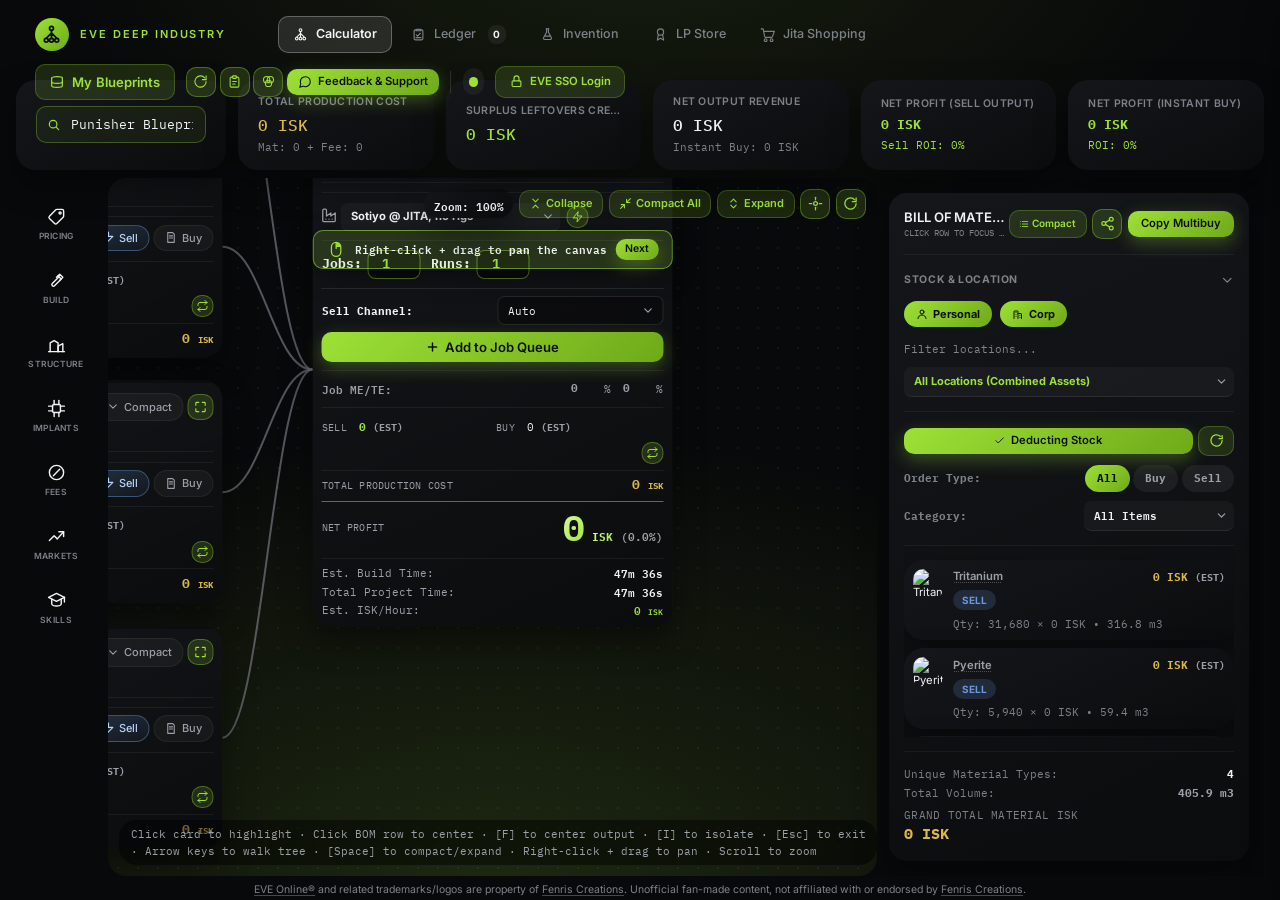
==== commit df2d2d0e: "Update EVE database: 240 new items, 72 new recipes Regenerated eve_db.js from today's SDE/ESI data: " ====
--- a/index.html
+++ b/index.html
@@ -878,12 +878,12 @@
        defer lets the browser fetch all of these in parallel (eve_db.js is the big one) instead of
        serially blocking each download on the previous script finishing, while still guaranteeing
        they execute in this exact order once parsing completes - same behavior, faster to get there. -->
-  <script src="eve_db.js?v=16.5.0" defer></script>
+  <script src="eve_db.js?v=16.7.0" defer></script>
   <script src="js/config.js?v=15.8.40" defer></script>
   <script src="js/esi.js?v=15.8.35" defer></script>
   <script src="js/tree.js?v=15.1.6" defer></script>
   <script src="js/optimizers.js?v=15.4.21" defer></script>
-  <script src="js/app.js?v=15.127.0" defer></script>
+  <script src="js/app.js?v=15.127.2" defer></script>
   <script src="js/custom-select.js?v=1.5.0" defer></script>
 </body>
 </html>
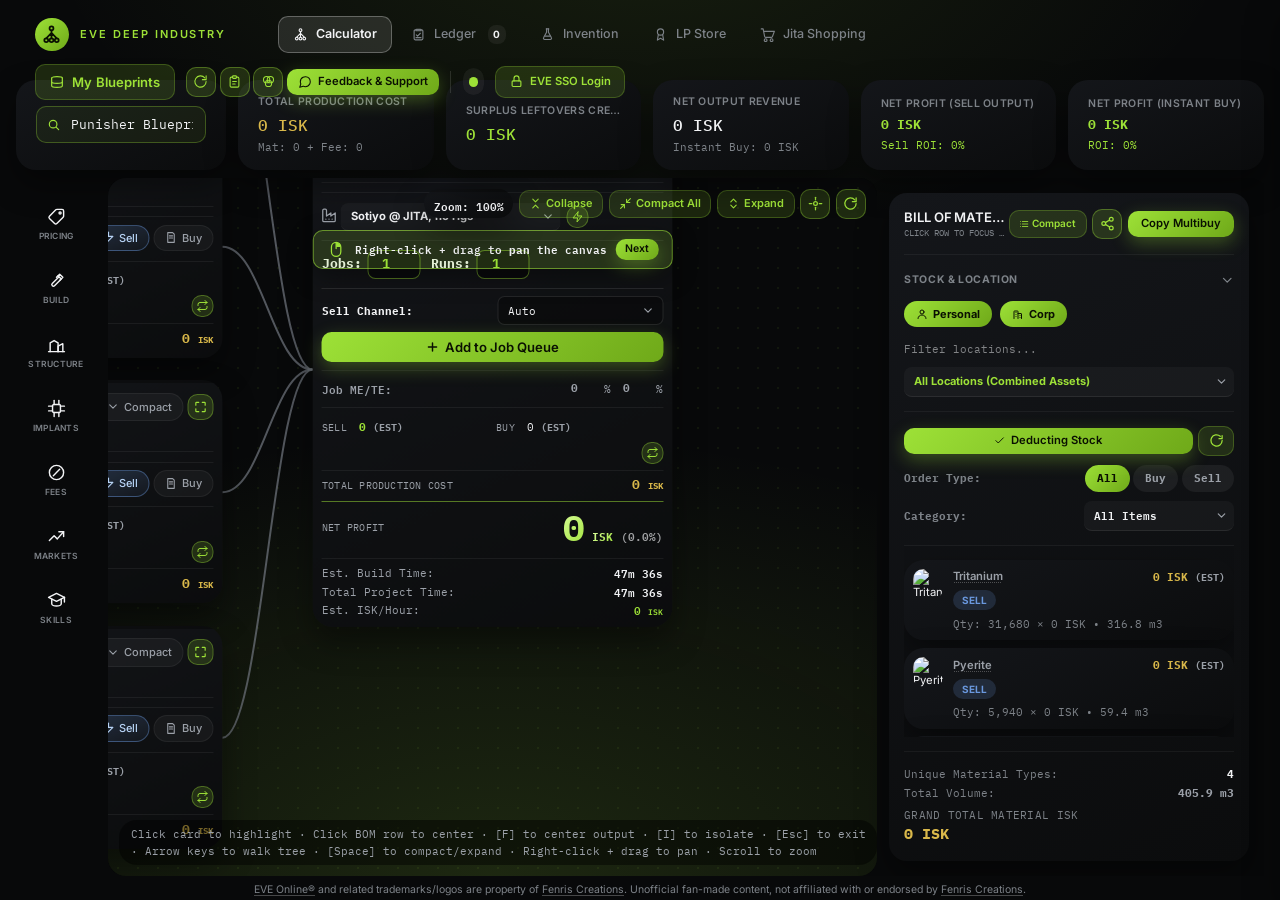
==== commit 0460b2c7: "Add missing-skills check to My Blueprints Flag each owned blueprint the active character lacks the r" ====
--- a/index.html
+++ b/index.html
@@ -792,12 +792,22 @@
           </div>
 
           <div class="fo-group">
+            <label class="lp-label fo-group-label">Skills</label>
+            <div class="flex items-center gap-2">
+              <label class="pill-check" id="blueprint-hide-missing-skills-wrap" title="Log in via EVE SSO (top right) to check your skills against your blueprints.">
+                <input type="checkbox" id="blueprint-hide-missing-skills" onchange="filterBlueprintBrowser()" disabled>
+                <span class="pill-check-face"><svg viewBox="0 0 24 24" fill="none" stroke-width="2" stroke-linecap="round" stroke-linejoin="round"><path d="M22 10v6M2 10l10-5 10 5-10 5z"/><path d="M6 12v5c3 3 9 3 12 0v-5"/></svg>Hide missing skills</span>
+              </label>
+            </div>
+          </div>
+
+          <div class="fo-group">
             <label class="lp-label fo-group-label">Actions</label>
             <div class="grid grid-cols-2 gap-1.5">
               <button onclick="loadBlueprintBrowserData(true)" class="btn-glass btn-glass-muted px-2.5 py-1.5 text-[10px]">Refresh</button>
               <button id="blueprint-scan-btn" onclick="scanBlueprintProfits()" class="btn-glass px-2.5 py-1.5 text-[10px]" title="Computes manufacturing profit for every visible blueprint using its real owned ME/TE/runs - can take a while for large collections"><svg class="ico" viewBox="0 0 24 24" fill="none" stroke="currentColor" stroke-width="2" stroke-linecap="round" stroke-linejoin="round" aria-hidden="true"><line x1="4" y1="20" x2="4" y2="10"/><line x1="12" y1="20" x2="12" y2="4"/><line x1="20" y1="20" x2="20" y2="14"/></svg> Scan Profit</button>
             </div>
-            <button id="blueprint-readiness-btn" onclick="scanBlueprintReadiness()" class="btn-glass w-full px-2.5 py-1.5 text-[10px] flex items-center justify-center gap-1.5 mt-1.5" title="Checks each visible blueprint's direct materials against your current stock - shows which ones you could build right now with zero shopping">
+            <button id="blueprint-readiness-btn" onclick="scanBlueprintReadiness()" class="btn-glass w-full px-2.5 py-1.5 text-[10px] flex items-center justify-center gap-1.5 mt-1.5" title="Checks each visible blueprint's direct materials against your current stock, and its required skills against your active character - shows which ones you could build right now with zero shopping or training">
               <svg viewBox="0 0 24 24" fill="none" stroke="currentColor" stroke-width="2.2" stroke-linecap="round" stroke-linejoin="round" style="width:12px;height:12px;flex-shrink:0;"><polygon points="13 2 3 14 12 14 11 22 21 10 12 10 13 2"/></svg>
               What Can I Build Right Now?
             </button>
@@ -883,7 +893,7 @@
   <script src="js/esi.js?v=15.8.35" defer></script>
   <script src="js/tree.js?v=15.1.6" defer></script>
   <script src="js/optimizers.js?v=15.4.21" defer></script>
-  <script src="js/app.js?v=15.127.2" defer></script>
+  <script src="js/app.js?v=15.128.0" defer></script>
   <script src="js/custom-select.js?v=1.5.0" defer></script>
 </body>
 </html>
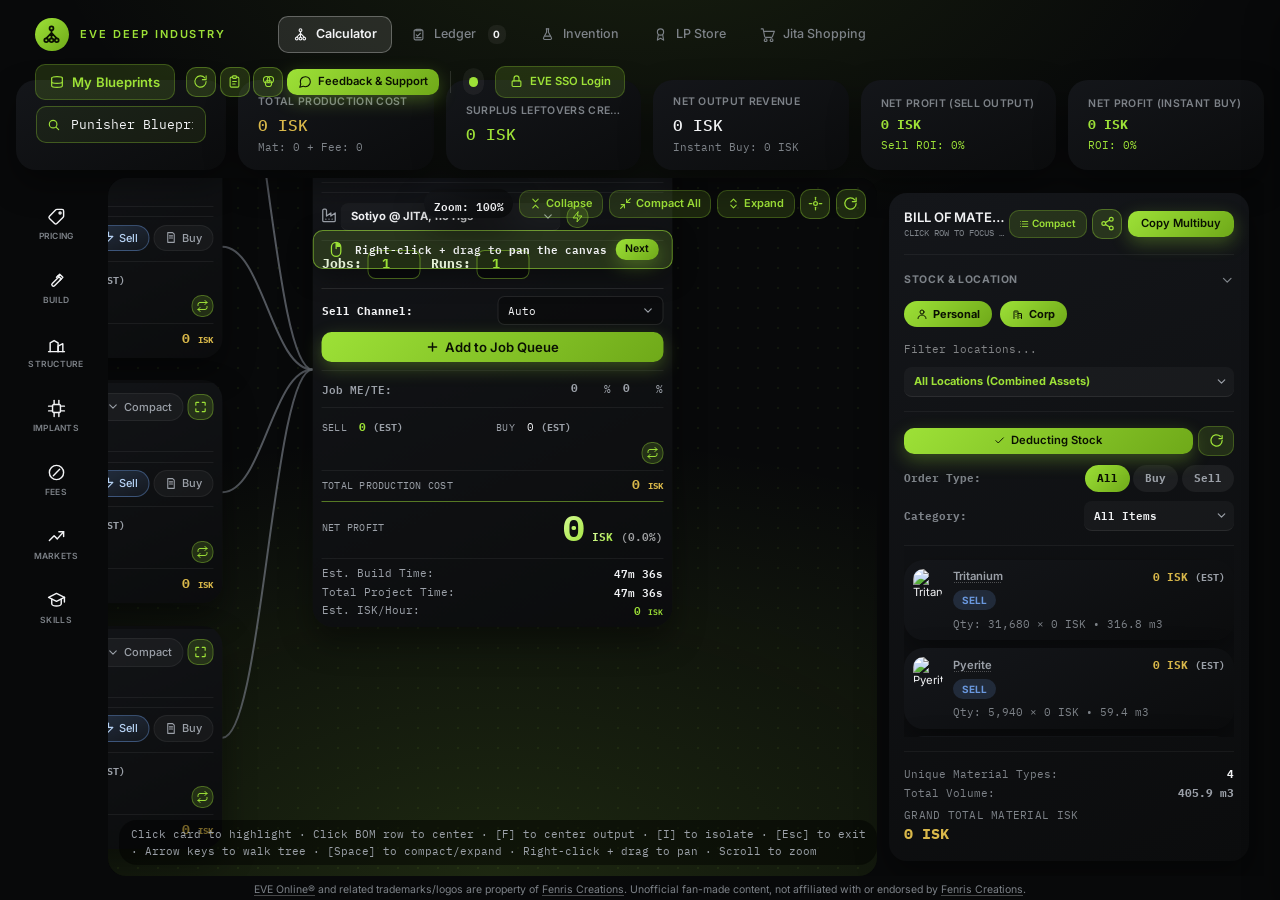
==== commit 40e427d3: "Fix fee, Ledger profit, shopping stock and LP Store cost bugs - A fee set to 0% no longer falls back" ====
--- a/index.html
+++ b/index.html
@@ -889,11 +889,11 @@
        serially blocking each download on the previous script finishing, while still guaranteeing
        they execute in this exact order once parsing completes - same behavior, faster to get there. -->
   <script src="eve_db.js?v=16.7.0" defer></script>
-  <script src="js/config.js?v=15.8.40" defer></script>
+  <script src="js/config.js?v=15.9.0" defer></script>
   <script src="js/esi.js?v=15.8.35" defer></script>
   <script src="js/tree.js?v=15.1.6" defer></script>
   <script src="js/optimizers.js?v=15.4.21" defer></script>
-  <script src="js/app.js?v=15.128.0" defer></script>
+  <script src="js/app.js?v=15.129.0" defer></script>
   <script src="js/custom-select.js?v=1.5.0" defer></script>
 </body>
 </html>
--- a/css/styles.css
+++ b/css/styles.css
@@ -1757,6 +1757,46 @@
 body.page-calc .lp-pill.active .lp-badge-accent {
   background: rgba(10,16,2,0.3);
 }
+/* Invention page: Tech II / Tech III mode switch above the search box - two pills splitting the row. */
+body.page-calc .invention-source-switch {
+  display: grid;
+  grid-template-columns: 1fr 1fr;
+  gap: 6px;
+  margin-bottom: 12px;
+}
+body.page-calc .invention-source-switch .lp-pill { justify-content: center; padding: 7px 8px; white-space: nowrap; }
+/* Relic quality picker (Intact / Malfunctioning / Wrecked) inside the source card, Tech III only. */
+body.page-calc .relic-quality-picker {
+  display: grid;
+  grid-template-columns: repeat(3, 1fr);
+  gap: 5px;
+  margin-top: 10px;
+}
+body.page-calc .relic-quality-picker.hidden { display: none; }
+body.page-calc .relic-quality-btn {
+  display: flex;
+  flex-direction: column;
+  align-items: center;
+  gap: 2px;
+  min-width: 0;
+  padding: 6px 4px;
+  border-radius: 8px;
+  border: 1px solid rgba(255,255,255,0.08);
+  background: rgba(255,255,255,0.04);
+  color: var(--text-soft);
+  cursor: pointer;
+  transition: background 0.15s ease, border-color 0.15s ease, color 0.15s ease;
+}
+body.page-calc .relic-quality-btn:hover { background: rgba(255,255,255,0.08); color: var(--text); }
+body.page-calc .relic-quality-btn:focus-visible { outline: 2px solid var(--accent); outline-offset: 1px; }
+body.page-calc .relic-quality-btn.active {
+  border-color: var(--accent);
+  background: rgba(var(--accent-rgb),0.12);
+  color: var(--text);
+}
+body.page-calc .relic-quality-name { font-size: 11px; font-weight: 700; max-width: 100%; overflow: hidden; text-overflow: ellipsis; white-space: nowrap; }
+body.page-calc .relic-quality-stats { font-size: 10px; color: var(--text-mute); }
+body.page-calc .relic-quality-btn.active .relic-quality-stats { color: var(--accent); }
 body.page-calc .lp-row {
   padding-top: 14px;
   margin-top: 14px;
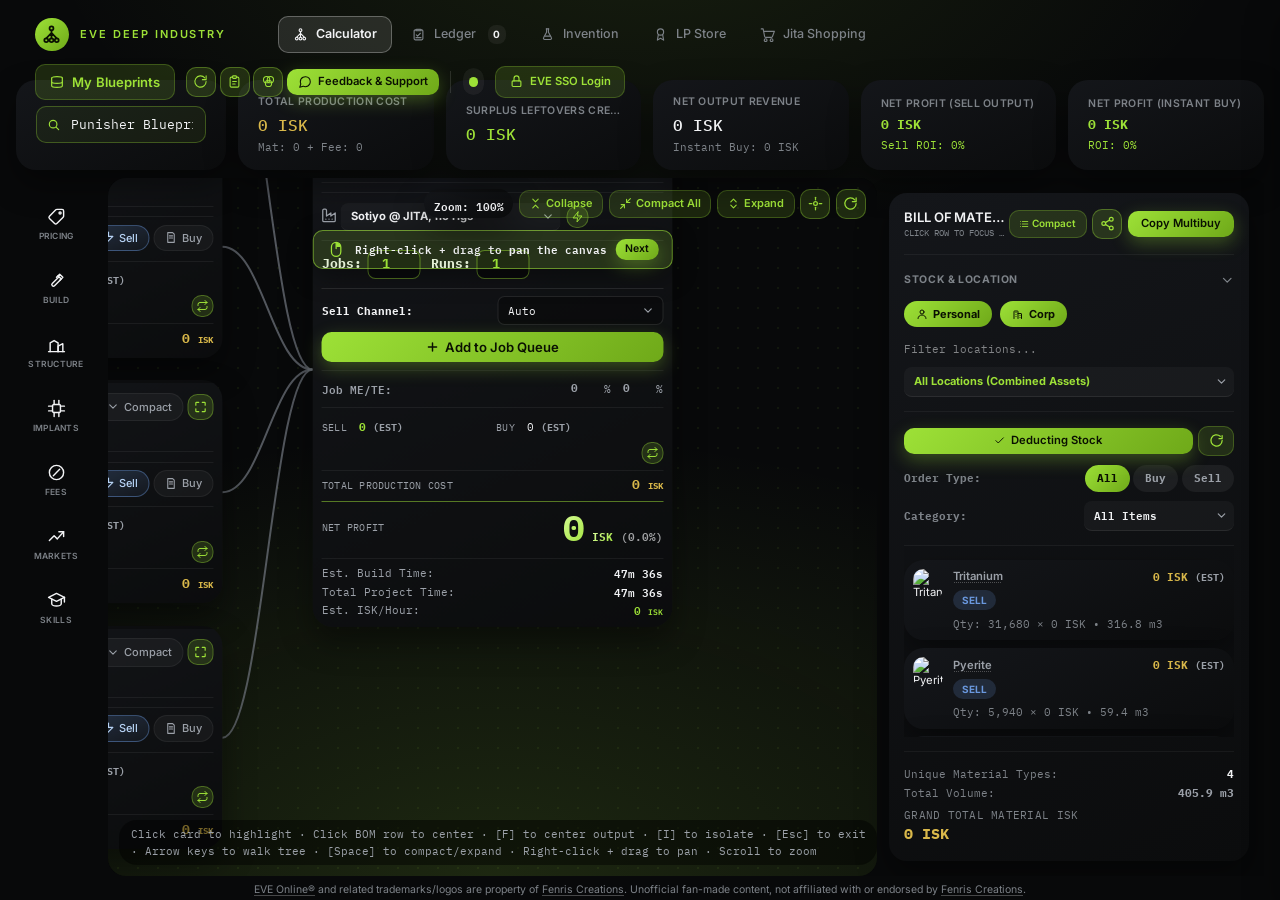
==== commit 9141265c: "Add nearest LP station finder, link previews, SVG icons, packed database - LP Store: Nearest Station" ====
--- a/index.html
+++ b/index.html
@@ -11,9 +11,22 @@
 <meta http-equiv="Pragma" content="no-cache">
 <meta http-equiv="Expires" content="0">
 <title>Eve Deep Industry — Calculator</title>
+  <!-- Link previews (Discord, Slack, X, search results). og-image.png is built by scripts/make_og_image.py. -->
+  <meta name="description" content="Work out what anything in EVE Online costs to build: the full material tree, ME/TE, structure and rig bonuses, job fees, and profit at live Jita prices.">
+  <meta property="og:type" content="website">
+  <meta property="og:site_name" content="Eve Deep Industry">
+  <meta property="og:title" content="Eve Deep Industry — Calculator">
+  <meta property="og:description" content="Work out what anything in EVE Online costs to build: the full material tree, ME/TE, structure and rig bonuses, job fees, and profit at live Jita prices.">
+  <meta property="og:url" content="https://evedeepindustry.com/">
+  <meta property="og:image" content="https://evedeepindustry.com/og-image.png">
+  <meta property="og:image:width" content="1200">
+  <meta property="og:image:height" content="630">
+  <meta property="og:image:alt" content="Eve Deep Industry - industry calculator for EVE Online">
+  <meta name="twitter:card" content="summary_large_image">
+  <meta name="theme-color" content="#d3915a">
 <link rel="icon" type="image/svg+xml" href="data:image/svg+xml,%3Csvg xmlns='http://www.w3.org/2000/svg' viewBox='0 0 24 24' fill='none' stroke='%23d3915a' stroke-width='2.4' stroke-linecap='round' stroke-linejoin='round'%3E%3Ccircle cx='12' cy='5' r='2.6'/%3E%3Ccircle cx='6' cy='18.5' r='2.6'/%3E%3Ccircle cx='12' cy='18.5' r='2.6'/%3E%3Ccircle cx='18' cy='18.5' r='2.6'/%3E%3Cpath d='M12 7.6v2.6M12 10.2L6 15.9M12 10.2v5.7M12 10.2l6 5.7'/%3E%3C/svg%3E">
 <link class="cache-bust" rel="stylesheet" href="css/tailwind-build.css?v=1.0.17">
-<link class="cache-bust" rel="stylesheet" href="css/styles.css?v=27.96.0">
+<link class="cache-bust" rel="stylesheet" href="css/styles.css?v=28.0.0">
 <script>(function(){try{var t=localStorage.getItem('eve_color_theme');if(t&&t!=='lime')document.documentElement.setAttribute('data-theme',t);}catch(e){}})();</script>
 <!-- GoatCounter - privacy-friendly page-view analytics, no cookies/consent banner needed -->
 <script data-goatcounter="https://sublimerage.goatcounter.com/count" async src="//gc.zgo.at/count.js"></script>
@@ -888,8 +901,8 @@
        defer lets the browser fetch all of these in parallel (eve_db.js is the big one) instead of
        serially blocking each download on the previous script finishing, while still guaranteeing
        they execute in this exact order once parsing completes - same behavior, faster to get there. -->
-  <script src="eve_db.js?v=16.7.0" defer></script>
-  <script src="js/config.js?v=15.9.0" defer></script>
+  <script src="eve_db.js?v=16.8.0" defer></script>
+  <script src="js/config.js?v=15.10.0" defer></script>
   <script src="js/esi.js?v=15.8.35" defer></script>
   <script src="js/tree.js?v=15.1.6" defer></script>
   <script src="js/optimizers.js?v=15.4.21" defer></script>
--- a/css/styles.css
+++ b/css/styles.css
@@ -716,6 +716,24 @@
    most obvious there, but all three shared this same unbounded sizing). left/right still handle
    the narrow-screen case, shrinking it below max-width so it never overflows a small viewport. */
 .lpstore-corp-popover { position: absolute; top: 100%; left: 12px; right: 12px; max-width: 520px; margin-top: 8px; z-index: 30; padding: 12px; }
+/* LP Store "Nearest Station" popover (js/lpstore.js renderLPNearestContent). */
+.lp-nearest-suggest {
+  position: absolute; top: 100%; left: 0; right: 0; margin-top: 4px; z-index: 5;
+  background: var(--bg-0); border: 1px solid var(--glass-border); border-radius: var(--radius-input);
+  max-height: 240px; overflow-y: auto; box-shadow: 0 12px 28px rgba(0,0,0,0.45);
+}
+.lp-nearest-suggest button {
+  display: flex; justify-content: space-between; gap: 10px; width: 100%;
+  padding: 8px 12px; text-align: left; font-size: 13px; color: var(--text); cursor: pointer;
+}
+.lp-nearest-suggest button:hover, .lp-nearest-suggest button.active { background: rgba(255,255,255,0.06); }
+.lp-nearest-list { border: 1px solid var(--glass-border); border-radius: var(--radius-input); max-height: 320px; overflow-y: auto; }
+.lp-nearest-row { display: flex; align-items: center; gap: 10px; padding: 9px 12px; }
+.lp-nearest-row + .lp-nearest-row { border-top: 1px solid var(--glass-border); }
+.lp-nearest-row .jumps { font-family: 'IBM Plex Mono', monospace; font-size: 13px; font-weight: 700; min-width: 64px; text-align: right; color: var(--text); flex-shrink: 0; }
+.lp-nearest-row .sec { font-family: 'IBM Plex Mono', monospace; font-size: 11px; font-weight: 700; min-width: 28px; flex-shrink: 0; }
+.lp-nearest-row .name { flex: 1; min-width: 0; font-size: 13px; color: var(--text); overflow: hidden; text-overflow: ellipsis; white-space: nowrap; }
+.lp-nearest-row .note { display: block; font-size: 11px; color: var(--text-mute); }
 .lpstore-corp-list { max-height: 360px; overflow-y: auto; border-radius: var(--radius-input); border: 1px solid var(--glass-border); }
 .lpstore-corp-faction-group + .lpstore-corp-faction-group { border-top: 1px solid var(--glass-border); }
 .lpstore-corp-faction-header {
